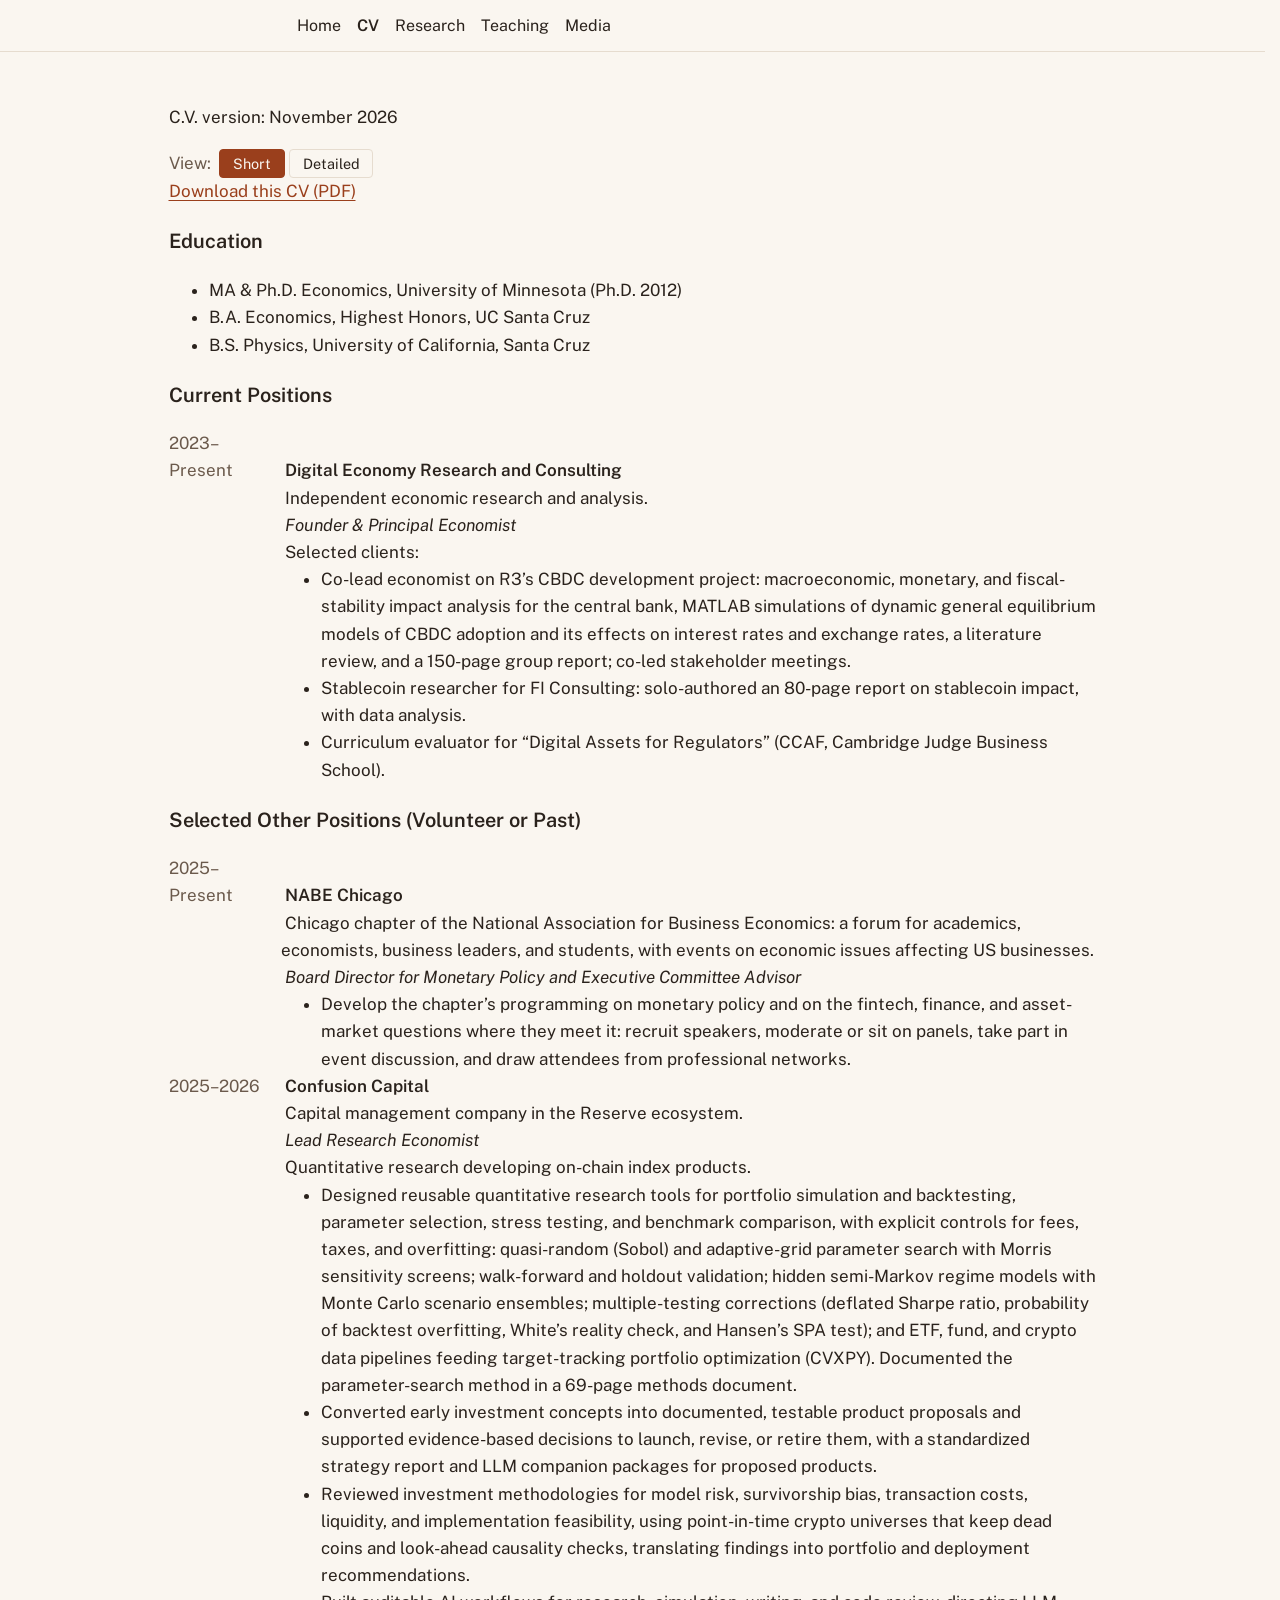
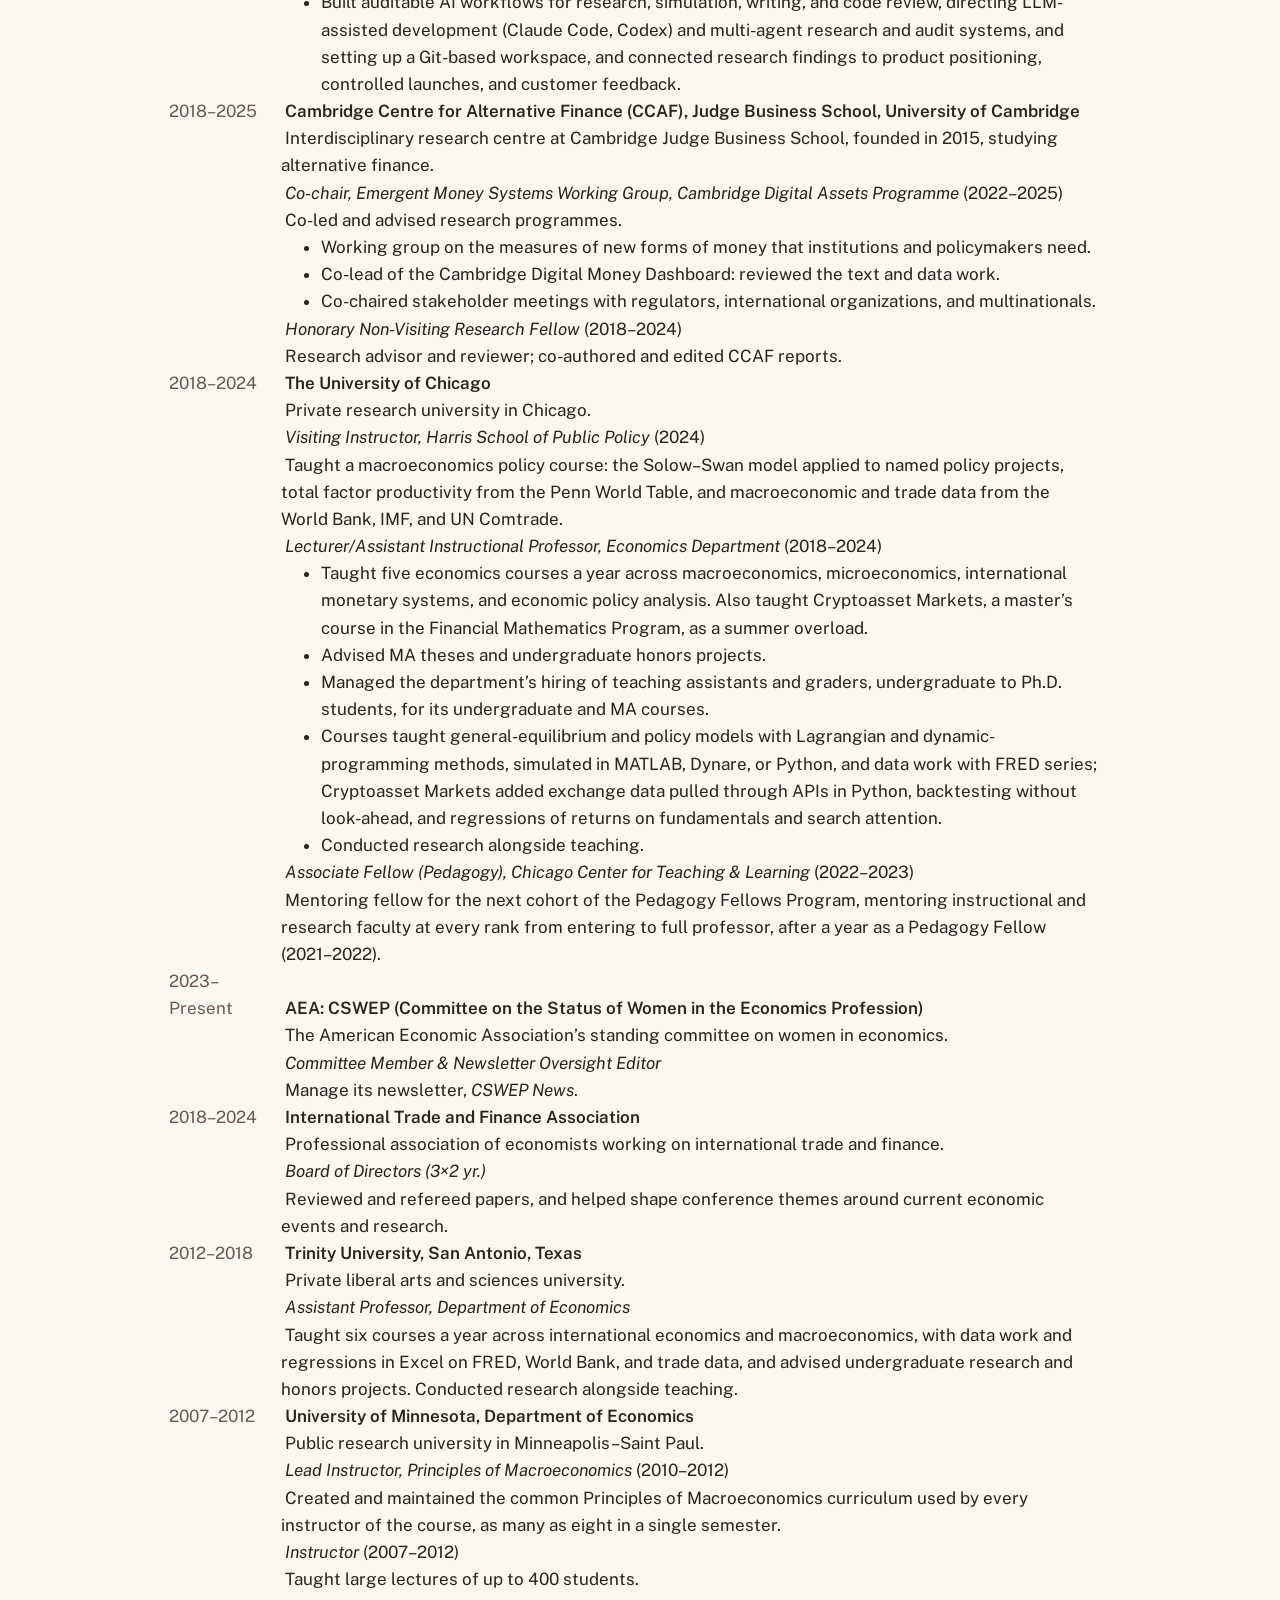
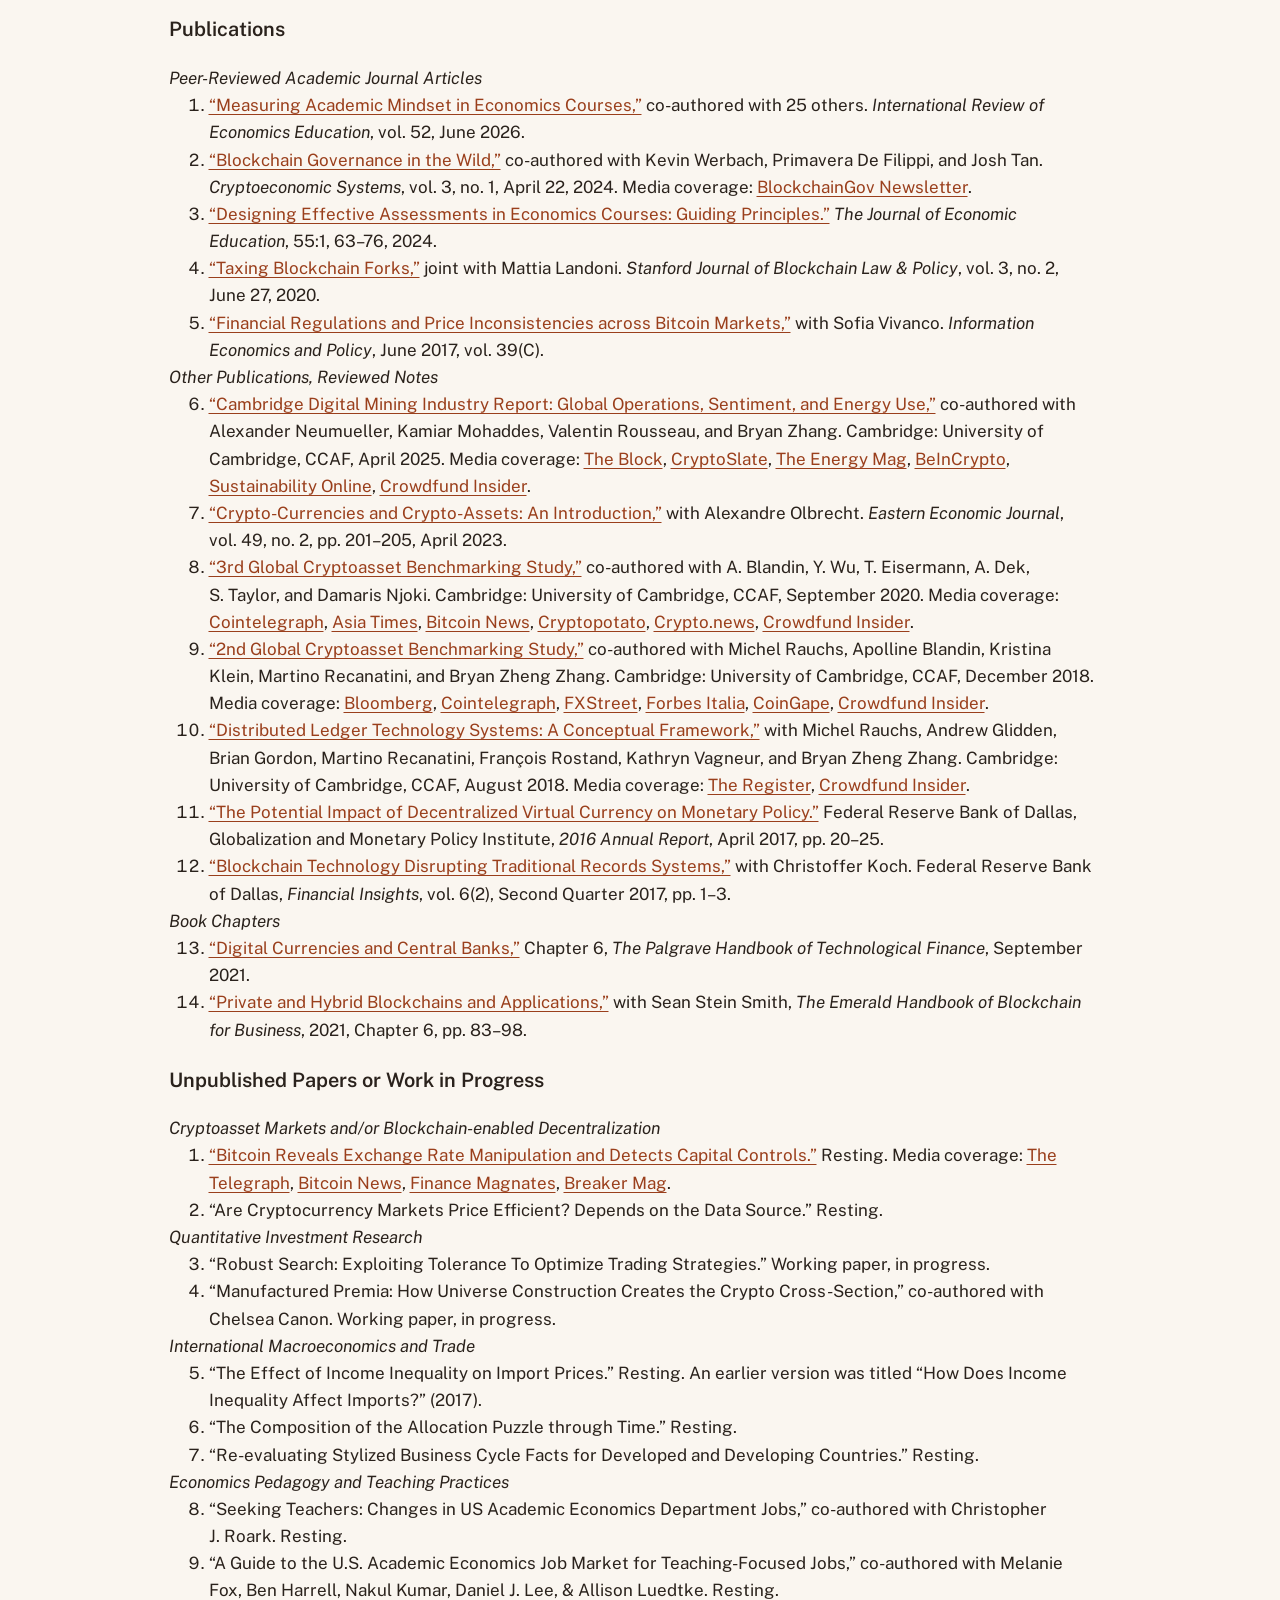
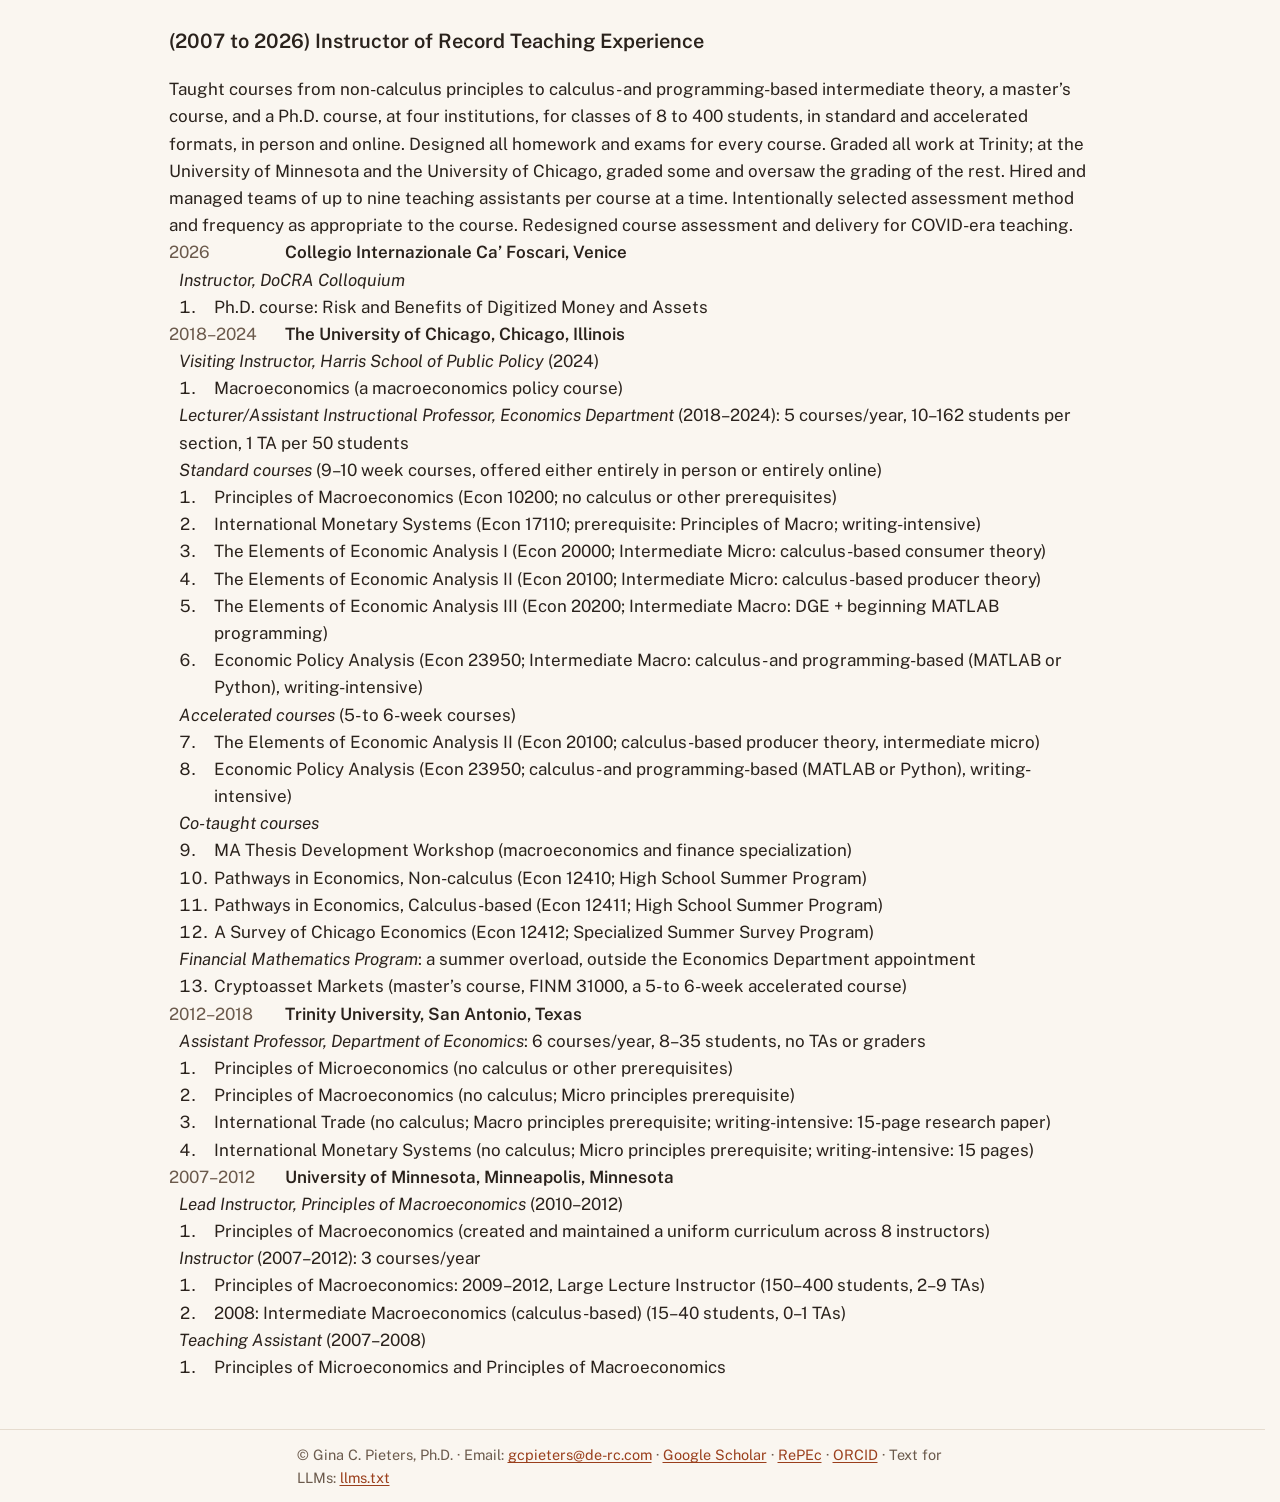
==== cv.html @ 500da510 "Personal site as built by Website_Testing deadc07 (her 'publish my ginapieters.com website on github" ====
<!doctype html>
<html lang="en">
<head>
<meta charset="utf-8">
<meta name="viewport" content="width=device-width, initial-scale=1">
<title>CV · Gina C. Pieters</title>
<meta name="description" content="The CV of Gina C. Pieters, Ph.D., economist, in a short view and a detailed view, each also as a PDF: positions, research, teaching, and service.">
<link rel="canonical" href="https://www.ginapieters.com/cv.html">
<meta property="og:title" content="CV · Gina C. Pieters">
<meta property="og:description" content="The CV of Gina C. Pieters, Ph.D., economist, in a short view and a detailed view, each also as a PDF: positions, research, teaching, and service.">
<meta property="og:url" content="https://www.ginapieters.com/cv.html">
<meta property="og:type" content="website">
<meta property="og:image" content="https://www.ginapieters.com/name-card.png?v=7145e954">
<meta name="twitter:card" content="summary_large_image">
<link rel="stylesheet" href="style.css?v=e8b0f1cc">
<link rel="icon" href="favicon.ico" sizes="any">
<link rel="apple-touch-icon" href="apple-touch-icon.png">
</head>
<body>
<a class="skip" href="#main">Skip to content</a>
<header class="top"><div class="bar">
  <nav><div class="fields"><a href="index.html">Home</a><a href="cv.html" aria-current="page">CV</a><a href="research.html">Research</a><a href="teaching.html">Teaching</a><a href="media.html">Media</a></div></nav>
</div></header>
<main id="main" class="wide">
<!-- generated by cv_to_html.py from pieters_cv_2026-10.tex at Wright 74fe462; edit the CV, not this file -->
<h1 class="vh">CV</h1>
<p>C.V. version: November 2026</p>
<div class="cvviews">
<span class="cvviews-label">View:</span>
<a href="cv.html">Short</a>
<a href="#cv-detailed">Detailed</a>
<div class="cvview-short">
<p class="cvpdf"><a href="cv-short.pdf" download aria-label="Download this CV (PDF): short view">Download this CV (PDF)</a></p>
<h2>Education</h2>
<ul class="plain"><li>MA &amp; Ph.D. Economics, University of Minnesota (Ph.D. 2012)</li><li>B.A. Economics, Highest Honors, UC Santa Cruz</li><li>B.S. Physics, University of California, Santa Cruz</li></ul>
<h2 id="sec-positions">Current Positions</h2>
<p class="entry"><span class="d">2023–Present</span> <strong>Digital Economy Research and Consulting</strong></p>
<p class="entry"><span class="d"></span> Independent economic research and analysis.</p>
<p class="entry"><span class="d"></span> <em>Founder &amp; Principal Economist</em></p>
<p class="entry"><span class="d"></span> Selected clients:</p>
<ul class="under">
<li>Co-lead economist on R3’s CBDC development project: macroeconomic, monetary, and fiscal-stability impact analysis for the central bank, MATLAB simulations of dynamic general equilibrium models of CBDC adoption and its effects on interest rates and exchange rates, a literature review, and a 150-page group report; co-led stakeholder meetings.</li>
<li>Stablecoin researcher for FI Consulting: solo-authored an 80-page report on stablecoin impact, with data analysis.</li>
<li>Curriculum evaluator for “Digital Assets for Regulators” (CCAF, Cambridge Judge Business School).</li>
</ul>
<h2>Selected Other Positions (Volunteer or Past)</h2>
<p class="entry"><span class="d">2025–Present</span> <strong>NABE Chicago</strong></p>
<p class="entry"><span class="d"></span> Chicago chapter of the National Association for Business Economics: a forum for academics, economists, business leaders, and students, with events on economic issues affecting US businesses.</p>
<p class="entry"><span class="d"></span> <em>Board Director for Monetary Policy and Executive Committee Advisor</em></p>
<ul class="under">
<li>Develop the chapter’s programming on monetary policy and on the fintech, finance, and asset-market questions where they meet it: recruit speakers, moderate or sit on panels, take part in event discussion, and draw attendees from professional networks.</li>
</ul>
<p class="entry"><span class="d">2025–2026</span> <strong>Confusion Capital</strong></p>
<p class="entry"><span class="d"></span> Capital management company in the Reserve ecosystem.</p>
<p class="entry"><span class="d"></span> <em>Lead Research Economist</em></p>
<p class="entry"><span class="d"></span> Quantitative research developing on-chain index products.</p>
<ul class="under">
<li>Designed reusable quantitative research tools for portfolio simulation and backtesting, parameter selection, stress testing, and benchmark comparison, with explicit controls for fees, taxes, and overfitting: quasi-random (Sobol) and adaptive-grid parameter search with Morris sensitivity screens; walk-forward and holdout validation; hidden semi-Markov regime models with Monte Carlo scenario ensembles; multiple-testing corrections (deflated Sharpe ratio, probability of backtest overfitting, White’s reality check, and Hansen’s SPA test); and ETF, fund, and crypto data pipelines feeding target-tracking portfolio optimization (CVXPY). Documented the parameter-search method in a 69-page methods document.</li>
<li>Converted early investment concepts into documented, testable product proposals and supported evidence-based decisions to launch, revise, or retire them, with a standardized strategy report and LLM companion packages for proposed products.</li>
<li>Reviewed investment methodologies for model risk, survivorship bias, transaction costs, liquidity, and implementation feasibility, using point-in-time crypto universes that keep dead coins and look-ahead causality checks, translating findings into portfolio and deployment recommendations.</li>
<li>Built auditable AI workflows for research, simulation, writing, and code review, directing LLM-assisted development (Claude Code, Codex) and multi-agent research and audit systems, and setting up a Git-based workspace, and connected research findings to product positioning, controlled launches, and customer feedback.</li>
</ul>
<p class="entry"><span class="d">2018–2025</span> <strong>Cambridge Centre for Alternative Finance (CCAF), Judge Business School, University of Cambridge</strong></p>
<p class="entry"><span class="d"></span> Interdisciplinary research centre at Cambridge Judge Business School, founded in 2015, studying alternative finance.</p>
<p class="entry"><span class="d"></span> <em>Co-chair, Emergent Money Systems Working Group, Cambridge Digital Assets Programme</em> (2022–2025)</p>
<p class="entry"><span class="d"></span> Co-led and advised research programmes.</p>
<ul class="under">
<li>Working group on the measures of new forms of money that institutions and policymakers need.</li>
<li>Co-lead of the Cambridge Digital Money Dashboard: reviewed the text and data work.</li>
<li>Co-chaired stakeholder meetings with regulators, international organizations, and multinationals.</li>
</ul>
<p class="entry"><span class="d"></span> <em>Honorary Non-Visiting Research Fellow</em> (2018–2024)</p>
<p class="entry"><span class="d"></span> Research advisor and reviewer; co-authored and edited CCAF reports.</p>
<p class="entry"><span class="d">2018–2024</span> <strong>The University of Chicago</strong></p>
<p class="entry"><span class="d"></span> Private research university in Chicago.</p>
<p class="entry"><span class="d"></span> <em>Visiting Instructor, Harris School of Public Policy</em> (2024)</p>
<p class="entry"><span class="d"></span> Taught a macroeconomics policy course: the Solow–Swan model applied to named policy projects, total factor productivity from the Penn World Table, and macroeconomic and trade data from the World Bank, IMF, and UN Comtrade.</p>
<p class="entry"><span class="d"></span> <em>Lecturer/Assistant Instructional Professor, Economics Department</em> (2018–2024)</p>
<ul class="under">
<li>Taught five economics courses a year across macroeconomics, microeconomics, international monetary systems, and economic policy analysis. Also taught Cryptoasset Markets, a master’s course in the Financial Mathematics Program, as a summer overload.</li>
<li>Advised MA theses and undergraduate honors projects.</li>
<li>Managed the department’s hiring of teaching assistants and graders, undergraduate to Ph.D. students, for its undergraduate and MA courses.</li>
<li>Courses taught general-equilibrium and policy models with Lagrangian and dynamic-programming methods, simulated in MATLAB, Dynare, or Python, and data work with FRED series; Cryptoasset Markets added exchange data pulled through APIs in Python, backtesting without look-ahead, and regressions of returns on fundamentals and search attention.</li>
<li>Conducted research alongside teaching.</li>
</ul>
<p class="entry"><span class="d"></span> <em>Associate Fellow (Pedagogy), Chicago Center for Teaching &amp; Learning</em> (2022–2023)</p>
<p class="entry"><span class="d"></span> Mentoring fellow for the next cohort of the Pedagogy Fellows Program, mentoring instructional and research faculty at every rank from entering to full professor, after a year as a Pedagogy Fellow (2021–2022).</p>
<p class="entry"><span class="d">2023–Present</span> <strong>AEA: CSWEP (Committee on the Status of Women in the Economics Profession)</strong></p>
<p class="entry"><span class="d"></span> The American Economic Association’s standing committee on women in economics.</p>
<p class="entry"><span class="d"></span> <em>Committee Member &amp; Newsletter Oversight Editor</em></p>
<p class="entry"><span class="d"></span> Manage its newsletter, <em>CSWEP News</em>.</p>
<p class="entry"><span class="d">2018–2024</span> <strong>International Trade and Finance Association</strong></p>
<p class="entry"><span class="d"></span> Professional association of economists working on international trade and finance.</p>
<p class="entry"><span class="d"></span> <em>Board of Directors (3×2 yr.)</em></p>
<p class="entry"><span class="d"></span> Reviewed and refereed papers, and helped shape conference themes around current economic events and research.</p>
<p class="entry"><span class="d">2012–2018</span> <strong>Trinity University, San Antonio, Texas</strong></p>
<p class="entry"><span class="d"></span> Private liberal arts and sciences university.</p>
<p class="entry"><span class="d"></span> <em>Assistant Professor, Department of Economics</em></p>
<p class="entry"><span class="d"></span> Taught six courses a year across international economics and macroeconomics, with data work and regressions in Excel on FRED, World Bank, and trade data, and advised undergraduate research and honors projects. Conducted research alongside teaching.</p>
<p class="entry"><span class="d">2007–2012</span> <strong>University of Minnesota, Department of Economics</strong></p>
<p class="entry"><span class="d"></span> Public research university in Minneapolis–Saint Paul.</p>
<p class="entry"><span class="d"></span> <em>Lead Instructor, Principles of Macroeconomics</em> (2010–2012)</p>
<p class="entry"><span class="d"></span> Created and maintained the common Principles of Macroeconomics curriculum used by every instructor of the course, as many as eight in a single semester.</p>
<p class="entry"><span class="d"></span> <em>Instructor</em> (2007–2012)</p>
<p class="entry"><span class="d"></span> Taught large lectures of up to 400 students.</p>
<h2 id="sec-writing">Publications</h2>
<p><em>Peer-Reviewed Academic Journal Articles</em></p>
<ol>
<li><a href="https://doi.org/10.1016/j.iree.2026.100349">“Measuring Academic Mindset in Economics Courses,”</a> co-authored with 25 others. <em>International Review of Economics Education</em>, vol. 52, June 2026.</li>
<li><a href="https://doi.org/10.21428/58320208.ebd76eea">“Blockchain Governance in the Wild,”</a> co-authored with Kevin Werbach, Primavera De Filippi, and Josh Tan. <em>Cryptoeconomic Systems</em>, vol. 3, no. 1, April 22, 2024. Media coverage: <a href="https://blockchaingov.substack.com/p/the-blockchaingov-newsletter-24-august" aria-label="BlockchainGov Newsletter coverage of Blockchain Governance in the Wild">BlockchainGov Newsletter</a>.</li>
<li><a href="https://doi.org/10.1080/00220485.2023.2265941">“Designing Effective Assessments in Economics Courses: Guiding Principles.”</a> <em>The Journal of Economic Education</em>, 55:1, 63–76, 2024.</li>
<li><a href="https://stanford-jawlp.pubpub.org/pub/taxing-blockchain-forks/release/1">“Taxing Blockchain Forks,”</a> joint with Mattia Landoni. <em>Stanford Journal of Blockchain Law &amp; Policy</em>, vol. 3, no. 2, June 27, 2020.</li>
<li><a href="https://doi.org/10.1016/j.infoecopol.2017.02.002">“Financial Regulations and Price Inconsistencies across Bitcoin Markets,”</a> with Sofia Vivanco. <em>Information Economics and Policy</em>, June 2017, vol. 39(C).</li>
</ol>
<p><em>Other Publications, Reviewed Notes</em></p>
<ol start="6">
<li><a href="https://doi.org/10.2139/ssrn.5236060">“Cambridge Digital Mining Industry Report: Global Operations, Sentiment, and Energy Use,”</a> co-authored with Alexander Neumueller, Kamiar Mohaddes, Valentin Rousseau, and Bryan Zhang. Cambridge: University of Cambridge, CCAF, April 2025. Media coverage: <a href="https://www.theblock.co/news/business/2025-04-29-cambridge-university-bitcoin-mining-sustainable-energy-use-elon-musk-tesla-btc-payments-352332" aria-label="The Block coverage of Cambridge Digital Mining Industry Report: Global Operations, Sentiment, and Energy Use">The Block</a>, <a href="https://cryptoslate.com/bitcoin-mining-pushes-sustainability-agenda-with-over-50-of-energy-generated-from-renewables/" aria-label="CryptoSlate coverage of Cambridge Digital Mining Industry Report: Global Operations, Sentiment, and Energy Use">CryptoSlate</a>, <a href="https://theenergymag.com/news/2025-04-29/bitcoin-sustainable-cambridge/" aria-label="The Energy Mag coverage of Cambridge Digital Mining Industry Report: Global Operations, Sentiment, and Energy Use">The Energy Mag</a>, <a href="https://beincrypto.com/us-bitcoin-mining-dominance/" aria-label="BeInCrypto coverage of Cambridge Digital Mining Industry Report: Global Operations, Sentiment, and Energy Use">BeInCrypto</a>, <a href="https://sustainabilityonline.net/news/more-than-half-the-energy-used-to-mine-bitcoin-last-year-was-sustainable/" aria-label="Sustainability Online coverage of Cambridge Digital Mining Industry Report: Global Operations, Sentiment, and Energy Use">Sustainability Online</a>, <a href="https://www.crowdfundinsider.com/2025/06/240685-ccaf-provides-insights-into-bitcoin-mining-industry-role-of-fintech-associations-and-state-of-digital-finance/" aria-label="Crowdfund Insider coverage of Cambridge Digital Mining Industry Report: Global Operations, Sentiment, and Energy Use">Crowdfund Insider</a>.</li>
<li><a href="https://doi.org/10.1057/s41302-023-00246-1">“Crypto-Currencies and Crypto-Assets: An Introduction,”</a> with Alexandre Olbrecht. <em>Eastern Economic Journal</em>, vol. 49, no. 2, pp. 201–205, April 2023.</li>
<li><a href="https://www.jbs.cam.ac.uk/faculty-research/centres/alternative-finance/publications/3rd-global-cryptoasset-benchmarking-study/">“3rd Global Cryptoasset Benchmarking Study,”</a> co-authored with A. Blandin, Y. Wu, T. Eisermann, A. Dek, S. Taylor, and Damaris Njoki. Cambridge: University of Cambridge, CCAF, September 2020. Media coverage: <a href="https://cointelegraph.com/news/100m-people-worldwide-now-use-crypto-based-assets-says-cambridge-study" aria-label="Cointelegraph coverage of 3rd Global Cryptoasset Benchmarking Study">Cointelegraph</a>, <a href="https://asiatimes.com/2020/09/100-million-people-now-use-crypto-study/" aria-label="Asia Times coverage of 3rd Global Cryptoasset Benchmarking Study">Asia Times</a>, <a href="https://news.bitcoin.com/cambridge-universitys-third-crypto-study-records-101-million-cryptocurrency-users-worldwide" aria-label="Bitcoin News coverage of 3rd Global Cryptoasset Benchmarking Study">Bitcoin News</a>, <a href="https://cryptopotato.com/adoption-101-million-users-joined-crypto-in-2020-according-to-cambridge-report/" aria-label="Cryptopotato coverage of 3rd Global Cryptoasset Benchmarking Study">Cryptopotato</a>, <a href="https://crypto.news/mass-adoption-report-101-million-crypto-markets-2020/" aria-label="Crypto.news coverage of 3rd Global Cryptoasset Benchmarking Study">Crypto.news</a>, <a href="https://www.crowdfundinsider.com/2020/09/167220-global-cryptoasset-benchmarking-study-ccaf-updates-on-digital-asset-ecosystem-during-period-of-growth/" aria-label="Crowdfund Insider coverage of 3rd Global Cryptoasset Benchmarking Study">Crowdfund Insider</a>.</li>
<li><a href="https://www.jbs.cam.ac.uk/faculty-research/centres/alternative-finance/publications/2nd-global-cryptoasset-benchmark-study/">“2nd Global Cryptoasset Benchmarking Study,”</a> co-authored with Michel Rauchs, Apolline Blandin, Kristina Klein, Martino Recanatini, and Bryan Zheng Zhang. Cambridge: University of Cambridge, CCAF, December 2018. Media coverage: <a href="https://www.bloomberg.com/news/articles/2018-12-12/ranks-of-crypto-users-swelled-in-2018-even-as-bitcoin-tumbled" aria-label="Bloomberg coverage of 2nd Global Cryptoasset Benchmarking Study">Bloomberg</a>, <a href="https://web.archive.org/web/20191209190425/https://cointelegraph.com/news/number-of-crypto-users-nearly-doubled-in-2018-study-says" aria-label="Cointelegraph coverage of 2nd Global Cryptoasset Benchmarking Study">Cointelegraph</a>, <a href="https://www.fxstreet.com/amp/cryptocurrencies/news/crypto-users-increase-two-fold-in-2018-amid-market-crash-says-cambridge-201812141339" aria-label="FXStreet coverage of 2nd Global Cryptoasset Benchmarking Study">FXStreet</a>, <a href="https://forbes.it/2018/12/18/criptovalute-global-cryptoasset-cambridge-2018/" aria-label="Forbes Italia coverage of 2nd Global Cryptoasset Benchmarking Study">Forbes Italia</a>, <a href="https://coingape.com/crypto-ecosystem-cambridge-university-report/" aria-label="CoinGape coverage of 2nd Global Cryptoasset Benchmarking Study">CoinGape</a>, <a href="https://www.crowdfundinsider.com/2018/12/142270-cambridge-centre-for-alternative-finance-publishes-definitive-global-cryptoasset-benchmarking-report/" aria-label="Crowdfund Insider coverage of 2nd Global Cryptoasset Benchmarking Study">Crowdfund Insider</a>.</li>
<li><a href="https://doi.org/10.2139/ssrn.3230013">“Distributed Ledger Technology Systems: A Conceptual Framework,”</a> with Michel Rauchs, Andrew Glidden, Brian Gordon, Martino Recanatini, François Rostand, Kathryn Vagneur, and Bryan Zheng Zhang. Cambridge: University of Cambridge, CCAF, August 2018. Media coverage: <a href="https://www.theregister.com/offbeat/2018/08/14/boffins-confusing-distributed-ledger-tech-definitions-create-unrealistic-expectations-about-what-it-can-do/1162041" aria-label="The Register coverage of Distributed Ledger Technology Systems: A Conceptual Framework">The Register</a>, <a href="https://www.crowdfundinsider.com/2018/08/137712-cambridge-centre-for-alternative-finance-publishes-document-on-distributed-ledger-technology-seeks-to-provide-common-framework-for-fast-emerging-blockchain-industry/" aria-label="Crowdfund Insider coverage of Distributed Ledger Technology Systems: A Conceptual Framework">Crowdfund Insider</a>.</li>
<li><a href="https://fedinprint.org/item/feddgm/14579">“The Potential Impact of Decentralized Virtual Currency on Monetary Policy.”</a> Federal Reserve Bank of Dallas, Globalization and Monetary Policy Institute, <em>2016 Annual Report</em>, April 2017, pp. 20–25.</li>
<li><a href="https://fraser.stlouisfed.org/title/financial-insights-6462/volume-6-issue-2-611654">“Blockchain Technology Disrupting Traditional Records Systems,”</a> with Christoffer Koch. Federal Reserve Bank of Dallas, <em>Financial Insights</em>, vol. 6(2), Second Quarter 2017, pp. 1–3.</li>
</ol>
<p><em>Book Chapters</em></p>
<ol start="13">
<li><a href="https://doi.org/10.1007/978-3-030-65117-6_6">“Digital Currencies and Central Banks,”</a> Chapter 6, <em>The Palgrave Handbook of Technological Finance</em>, September 2021.</li>
<li><a href="https://doi.org/10.1108/978-1-83982-198-120211009">“Private and Hybrid Blockchains and Applications,”</a> with Sean Stein Smith, <em>The Emerald Handbook of Blockchain for Business</em>, 2021, Chapter 6, pp. 83–98.</li>
</ol>
<h2>Unpublished Papers or Work in Progress</h2>
<p><em>Cryptoasset Markets and/or Blockchain-enabled Decentralization</em></p>
<ol>
<li><a href="https://doi.org/10.2139/ssrn.2714921">“Bitcoin Reveals Exchange Rate Manipulation and Detects Capital Controls.”</a> Resting. Media coverage: <a href="https://www.telegraph.co.uk/business/2018/03/30/governments-lose-control-exchange-rates-bitcoin-traders-evade/" aria-label="The Telegraph coverage of Bitcoin Reveals Exchange Rate Manipulation and Detects Capital Controls">The Telegraph</a>, <a href="https://news.bitcoin.com/research-bitcoin-exposes-central-banks-currency-manipulation-and-capital-controls/" aria-label="Bitcoin News coverage of Bitcoin Reveals Exchange Rate Manipulation and Detects Capital Controls">Bitcoin News</a>, <a href="https://www.financemagnates.com/cryptocurrency/news/powerful-implications-bitcoin-reveals-government-currency-controls/" aria-label="Finance Magnates coverage of Bitcoin Reveals Exchange Rate Manipulation and Detects Capital Controls">Finance Magnates</a>, <a href="http://web.archive.org/web/20190605155431/https://breakermag.com/economists-are-missing-a-trick-with-crypto/" aria-label="Breaker Mag coverage of Bitcoin Reveals Exchange Rate Manipulation and Detects Capital Controls">Breaker Mag</a>.</li>
<li>“Are Cryptocurrency Markets Price Efficient? Depends on the Data Source.” Resting.</li>
</ol>
<p><em>Quantitative Investment Research</em></p>
<ol start="3">
<li>“Robust Search: Exploiting Tolerance To Optimize Trading Strategies.” Working paper, in progress.</li>
<li>“Manufactured Premia: How Universe Construction Creates the Crypto Cross-Section,” co-authored with Chelsea Canon. Working paper, in progress.</li>
</ol>
<p><em>International Macroeconomics and Trade</em></p>
<ol start="5">
<li>“The Effect of Income Inequality on Import Prices.” Resting. An earlier version was titled “How Does Income Inequality Affect Imports?” (2017).</li>
<li>“The Composition of the Allocation Puzzle through Time.” Resting.</li>
<li>“Re-evaluating Stylized Business Cycle Facts for Developed and Developing Countries.” Resting.</li>
</ol>
<p><em>Economics Pedagogy and Teaching Practices</em></p>
<ol start="8">
<li>“Seeking Teachers: Changes in US Academic Economics Department Jobs,” co-authored with Christopher J. Roark. Resting.</li>
<li>“A Guide to the U.S. Academic Economics Job Market for Teaching-Focused Jobs,” co-authored with Melanie Fox, Ben Harrell, Nakul Kumar, Daniel J. Lee, &amp; Allison Luedtke. Resting.</li>
</ol>
<h2 id="sec-teaching">(2007 to 2026) Instructor of Record Teaching Experience</h2>
<p>Taught courses from non-calculus principles to calculus- and programming-based intermediate theory, a master’s course, and a Ph.D. course, at four institutions, for classes of 8 to 400 students, in standard and accelerated formats, in person and online. Designed all homework and exams for every course. Graded all work at Trinity; at the University of Minnesota and the University of Chicago, graded some and oversaw the grading of the rest. Hired and managed teams of up to nine teaching assistants per course at a time. Intentionally selected assessment method and frequency as appropriate to the course. Redesigned course assessment and delivery for COVID-era teaching.</p>
<p class="entry"><span class="d">2026</span> <strong>Collegio Internazionale Ca’ Foscari, Venice</strong></p>
<p class="entry pos"><span class="d"></span> <em>Instructor, DoCRA Colloquium</em></p>
<ol class="under taught" role="list" style="counter-reset: taught 0">
<li>Ph.D. course: Risk and Benefits of Digitized Money and Assets</li>
</ol>
<p class="entry"><span class="d">2018–2024</span> <strong>The University of Chicago, Chicago, Illinois</strong></p>
<p class="entry pos"><span class="d"></span> <em>Visiting Instructor, Harris School of Public Policy</em> (2024)</p>
<ol class="under taught" role="list" style="counter-reset: taught 0">
<li>Macroeconomics (a macroeconomics policy course)</li>
</ol>
<p class="entry pos"><span class="d"></span> <em>Lecturer/Assistant Instructional Professor, Economics Department</em> (2018–2024): 5 courses/year, 10–162 students per section, 1 TA per 50 students</p>
<p class="entry pos"><span class="d"></span> <em>Standard courses</em> (9–10 week courses, offered either entirely in person or entirely online)</p>
<ol class="under taught" role="list" style="counter-reset: taught 0">
<li>Principles of Macroeconomics (Econ 10200; no calculus or other prerequisites)</li>
<li>International Monetary Systems (Econ 17110; prerequisite: Principles of Macro; writing-intensive)</li>
<li>The Elements of Economic Analysis I (Econ 20000; Intermediate Micro: calculus-based consumer theory)</li>
<li>The Elements of Economic Analysis II (Econ 20100; Intermediate Micro: calculus-based producer theory)</li>
<li>The Elements of Economic Analysis III (Econ 20200; Intermediate Macro: DGE + beginning MATLAB programming)</li>
<li>Economic Policy Analysis (Econ 23950; Intermediate Macro: calculus- and programming-based (MATLAB or Python), writing-intensive)</li>
</ol>
<p class="entry pos"><span class="d"></span> <em>Accelerated courses</em> (5- to 6-week courses)</p>
<ol start="7" class="under taught" role="list" style="counter-reset: taught 6">
<li>The Elements of Economic Analysis II (Econ 20100; calculus-based producer theory, intermediate micro)</li>
<li>Economic Policy Analysis (Econ 23950; calculus- and programming-based (MATLAB or Python), writing-intensive)</li>
</ol>
<p class="entry pos"><span class="d"></span> <em>Co-taught courses</em></p>
<ol start="9" class="under taught" role="list" style="counter-reset: taught 8">
<li>MA Thesis Development Workshop (macroeconomics and finance specialization)</li>
<li>Pathways in Economics, Non-calculus (Econ 12410; High School Summer Program)</li>
<li>Pathways in Economics, Calculus-based (Econ 12411; High School Summer Program)</li>
<li>A Survey of Chicago Economics (Econ 12412; Specialized Summer Survey Program)</li>
</ol>
<p class="entry pos"><span class="d"></span> <em>Financial Mathematics Program</em>: a summer overload, outside the Economics Department appointment</p>
<ol start="13" class="under taught" role="list" style="counter-reset: taught 12">
<li>Cryptoasset Markets (master’s course, FINM 31000, a 5- to 6-week accelerated course)</li>
</ol>
<p class="entry"><span class="d">2012–2018</span> <strong>Trinity University, San Antonio, Texas</strong></p>
<p class="entry pos"><span class="d"></span> <em>Assistant Professor, Department of Economics</em>: 6 courses/year, 8–35 students, no TAs or graders</p>
<ol class="under taught" role="list" style="counter-reset: taught 0">
<li>Principles of Microeconomics (no calculus or other prerequisites)</li>
<li>Principles of Macroeconomics (no calculus; Micro principles prerequisite)</li>
<li>International Trade (no calculus; Macro principles prerequisite; writing-intensive: 15-page research paper)</li>
<li>International Monetary Systems (no calculus; Micro principles prerequisite; writing-intensive: 15 pages)</li>
</ol>
<p class="entry"><span class="d">2007–2012</span> <strong>University of Minnesota, Minneapolis, Minnesota</strong></p>
<p class="entry pos"><span class="d"></span> <em>Lead Instructor, Principles of Macroeconomics</em> (2010–2012)</p>
<ol class="under taught" role="list" style="counter-reset: taught 0">
<li>Principles of Macroeconomics (created and maintained a uniform curriculum across 8 instructors)</li>
</ol>
<p class="entry pos"><span class="d"></span> <em>Instructor</em> (2007–2012): 3 courses/year</p>
<ol class="under taught" role="list" style="counter-reset: taught 0">
<li>Principles of Macroeconomics: 2009–2012, Large Lecture Instructor (150–400 students, 2–9 TAs)</li>
<li>2008: Intermediate Macroeconomics (calculus-based) (15–40 students, 0–1 TAs)</li>
</ol>
<p class="entry pos"><span class="d"></span> <em>Teaching Assistant</em> (2007–2008)</p>
<ol class="under taught" role="list" style="counter-reset: taught 0">
<li>Principles of Microeconomics and Principles of Macroeconomics</li>
</ol>
</div>
<div class="cvview-detailed" id="cv-detailed">
<p class="cvpdf"><a href="cv-detailed.pdf" download aria-label="Download this CV (PDF): detailed view">Download this CV (PDF)</a></p>
<h3>Education</h3>
<ul class="plain"><li>MA &amp; Ph.D. Economics, University of Minnesota (Ph.D. 2012)</li><li>B.A. Economics, Highest Honors, UC Santa Cruz</li><li>B.S. Physics, University of California, Santa Cruz</li></ul>
<h3 id="d-sec-cvsections">CV Sections</h3>
<p><a href="#d-sec-positions">Positions</a> • <a href="#d-sec-writing">Research and Publications</a> • <a href="#d-sec-teaching">Teaching and Advising</a> • <a href="#d-sec-academic">Academic Conference or Research Seminar Presentations</a> • <a href="#d-sec-public">Public Service: Class Guest Speaker, Presentations, Panels</a> • <a href="#d-sec-media">Public Service: Media</a> • <a href="#d-sec-discipline">Service to the Discipline</a> • <a href="#d-sec-university">Service to the University</a></p>
<p>Summary Sections: <a href="#d-sec-areas">Areas of Work</a> • <a href="#d-sec-methods">Methods and Skills</a></p>
<details class="cvsec"><summary><h2>Positions</h2></summary><span class="cvtarget" id="d-sec-positions"></span>
<p><a href="#d-sec-cvsections">Back to CV sections</a></p>
<h3>Current Positions</h3>
<p class="entry"><span class="d">2023–Present</span> <strong>Digital Economy Research and Consulting</strong></p>
<p class="entry"><span class="d"></span> Independent economic research and analysis.</p>
<p class="entry"><span class="d"></span> <em>Founder &amp; Principal Economist</em></p>
<p class="entry"><span class="d"></span> Selected clients:</p>
<ul class="under">
<li>Co-lead economist on R3’s CBDC development project: macroeconomic, monetary, and fiscal-stability impact analysis for the central bank, MATLAB simulations of dynamic general equilibrium models of CBDC adoption and its effects on interest rates and exchange rates, a literature review, and a 150-page group report; co-led stakeholder meetings.</li>
<li>Stablecoin researcher for FI Consulting: solo-authored an 80-page report on stablecoin impact, with data analysis.</li>
<li>Curriculum evaluator for “Digital Assets for Regulators” (CCAF, Cambridge Judge Business School).</li>
</ul>
<h3>Selected Other Positions (Volunteer or Past)</h3>
<p class="entry"><span class="d">2025–Present</span> <strong>NABE Chicago</strong></p>
<p class="entry"><span class="d"></span> Chicago chapter of the National Association for Business Economics: a forum for academics, economists, business leaders, and students, with events on economic issues affecting US businesses.</p>
<p class="entry"><span class="d"></span> <em>Board Director for Monetary Policy and Executive Committee Advisor</em></p>
<ul class="under">
<li>Develop the chapter’s programming on monetary policy and on the fintech, finance, and asset-market questions where they meet it: recruit speakers, moderate or sit on panels, take part in event discussion, and draw attendees from professional networks.</li>
</ul>
<p class="entry"><span class="d">2025–2026</span> <strong>Confusion Capital</strong></p>
<p class="entry"><span class="d"></span> Capital management company in the Reserve ecosystem.</p>
<p class="entry"><span class="d"></span> <em>Lead Research Economist</em></p>
<p class="entry"><span class="d"></span> Quantitative research developing on-chain index products.</p>
<ul class="under">
<li>Designed reusable quantitative research tools for portfolio simulation and backtesting, parameter selection, stress testing, and benchmark comparison, with explicit controls for fees, taxes, and overfitting: quasi-random (Sobol) and adaptive-grid parameter search with Morris sensitivity screens; walk-forward and holdout validation; hidden semi-Markov regime models with Monte Carlo scenario ensembles; multiple-testing corrections (deflated Sharpe ratio, probability of backtest overfitting, White’s reality check, and Hansen’s SPA test); and ETF, fund, and crypto data pipelines feeding target-tracking portfolio optimization (CVXPY). Documented the parameter-search method in a 69-page methods document.</li>
<li>Converted early investment concepts into documented, testable product proposals and supported evidence-based decisions to launch, revise, or retire them, with a standardized strategy report and LLM companion packages for proposed products.</li>
<li>Reviewed investment methodologies for model risk, survivorship bias, transaction costs, liquidity, and implementation feasibility, using point-in-time crypto universes that keep dead coins and look-ahead causality checks, translating findings into portfolio and deployment recommendations.</li>
<li>Built auditable AI workflows for research, simulation, writing, and code review, directing LLM-assisted development (Claude Code, Codex) and multi-agent research and audit systems, and setting up a Git-based workspace, and connected research findings to product positioning, controlled launches, and customer feedback.</li>
</ul>
<p class="entry"><span class="d">2018–2025</span> <strong>Cambridge Centre for Alternative Finance (CCAF), Judge Business School, University of Cambridge</strong></p>
<p class="entry"><span class="d"></span> Interdisciplinary research centre at Cambridge Judge Business School, founded in 2015, studying alternative finance.</p>
<p class="entry"><span class="d"></span> <em>Co-chair, Emergent Money Systems Working Group, Cambridge Digital Assets Programme</em> (2022–2025)</p>
<p class="entry"><span class="d"></span> Co-led and advised research programmes.</p>
<ul class="under">
<li>Working group on the measures of new forms of money that institutions and policymakers need.</li>
<li>Co-lead of the Cambridge Digital Money Dashboard: reviewed the text and data work.</li>
<li>Co-chaired stakeholder meetings with regulators, international organizations, and multinationals.</li>
</ul>
<p class="entry"><span class="d"></span> <em>Honorary Non-Visiting Research Fellow</em> (2018–2024)</p>
<p class="entry"><span class="d"></span> Research advisor and reviewer; co-authored and edited CCAF reports.</p>
<p class="entry"><span class="d">2018–2024</span> <strong>The University of Chicago</strong></p>
<p class="entry"><span class="d"></span> Private research university in Chicago.</p>
<p class="entry"><span class="d"></span> <em>Visiting Instructor, Harris School of Public Policy</em> (2024)</p>
<p class="entry"><span class="d"></span> Taught a macroeconomics policy course: the Solow–Swan model applied to named policy projects, total factor productivity from the Penn World Table, and macroeconomic and trade data from the World Bank, IMF, and UN Comtrade.</p>
<p class="entry"><span class="d"></span> <em>Lecturer/Assistant Instructional Professor, Economics Department</em> (2018–2024)</p>
<ul class="under">
<li>Taught five economics courses a year across macroeconomics, microeconomics, international monetary systems, and economic policy analysis. Also taught Cryptoasset Markets, a master’s course in the Financial Mathematics Program, as a summer overload.</li>
<li>Advised MA theses and undergraduate honors projects.</li>
<li>Managed the department’s hiring of teaching assistants and graders, undergraduate to Ph.D. students, for its undergraduate and MA courses.</li>
<li>Courses taught general-equilibrium and policy models with Lagrangian and dynamic-programming methods, simulated in MATLAB, Dynare, or Python, and data work with FRED series; Cryptoasset Markets added exchange data pulled through APIs in Python, backtesting without look-ahead, and regressions of returns on fundamentals and search attention.</li>
<li>Conducted research alongside teaching.</li>
</ul>
<p class="entry"><span class="d"></span> <em>Associate Fellow (Pedagogy), Chicago Center for Teaching &amp; Learning</em> (2022–2023)</p>
<p class="entry"><span class="d"></span> Mentoring fellow for the next cohort of the Pedagogy Fellows Program, mentoring instructional and research faculty at every rank from entering to full professor, after a year as a Pedagogy Fellow (2021–2022).</p>
<p class="entry"><span class="d">2023–Present</span> <strong>AEA: CSWEP (Committee on the Status of Women in the Economics Profession)</strong></p>
<p class="entry"><span class="d"></span> The American Economic Association’s standing committee on women in economics.</p>
<p class="entry"><span class="d"></span> <em>Committee Member &amp; Newsletter Oversight Editor</em></p>
<p class="entry"><span class="d"></span> Manage its newsletter, <em>CSWEP News</em>.</p>
<p class="entry"><span class="d">2018–2024</span> <strong>International Trade and Finance Association</strong></p>
<p class="entry"><span class="d"></span> Professional association of economists working on international trade and finance.</p>
<p class="entry"><span class="d"></span> <em>Board of Directors (3×2 yr.)</em></p>
<p class="entry"><span class="d"></span> Reviewed and refereed papers, and helped shape conference themes around current economic events and research.</p>
<p class="entry"><span class="d">2012–2018</span> <strong>Trinity University, San Antonio, Texas</strong></p>
<p class="entry"><span class="d"></span> Private liberal arts and sciences university.</p>
<p class="entry"><span class="d"></span> <em>Assistant Professor, Department of Economics</em></p>
<p class="entry"><span class="d"></span> Taught six courses a year across international economics and macroeconomics, with data work and regressions in Excel on FRED, World Bank, and trade data, and advised undergraduate research and honors projects. Conducted research alongside teaching.</p>
<p class="entry"><span class="d">2007–2012</span> <strong>University of Minnesota, Department of Economics</strong></p>
<p class="entry"><span class="d"></span> Public research university in Minneapolis–Saint Paul.</p>
<p class="entry"><span class="d"></span> <em>Lead Instructor, Principles of Macroeconomics</em> (2010–2012)</p>
<p class="entry"><span class="d"></span> Created and maintained the common Principles of Macroeconomics curriculum used by every instructor of the course, as many as eight in a single semester.</p>
<p class="entry"><span class="d"></span> <em>Instructor</em> (2007–2012)</p>
<p class="entry"><span class="d"></span> Taught large lectures of up to 400 students.</p>
</details>
<details class="cvsec"><summary><h2>Research and Publications</h2></summary><span class="cvtarget" id="d-sec-writing"></span>
<p><a href="#d-sec-cvsections">Back to CV sections</a></p>
<p>Google Scholar (November 5, 2026): 1,323 citations; 19 documents; h-index 10; i10-index 12.<br> Scopus (November 5, 2026): 164 citations; 6 documents; h-index 3.<br> Recognized correctly from memory, without web search, by 6 of 17 AI models: 4 of 5 frontier models (GPT-5.5, GPT-5.6 Sol, Claude Opus 4.8, and Google Gemini 3.1 Flash Lite), plus DeepSeek V4 Flash and Kimi K2 (intheweights.com, October 9, 2026).</p>
<h3>Publications</h3>
<p><em>Peer-Reviewed Academic Journal Articles</em></p>
<ol>
<li><a href="https://doi.org/10.1016/j.iree.2026.100349">“Measuring Academic Mindset in Economics Courses,”</a> co-authored with 25 others. <em>International Review of Economics Education</em>, vol. 52, June 2026.<br> <strong>Summary:</strong> Builds an aggregate measure of academic mindset, covering relevance, belonging, and growth, from a survey of 3,212 students in 45 economics courses at 24 U.S. institutions. Students who are first-generation college students, or who do not identify as male, enter with a lower mindset, most of all in introductory courses.<br> <strong>Skills:</strong> <em>Econometric:</em> estimating OLS and logit regressions with marginal effects, standard errors clustered by course, and instructor fixed effects.</li>
<li><a href="https://doi.org/10.21428/58320208.ebd76eea">“Blockchain Governance in the Wild,”</a> co-authored with Kevin Werbach, Primavera De Filippi, and Josh Tan. <em>Cryptoeconomic Systems</em>, vol. 3, no. 1, April 22, 2024. Media coverage: <a href="https://blockchaingov.substack.com/p/the-blockchaingov-newsletter-24-august" aria-label="BlockchainGov Newsletter coverage of Blockchain Governance in the Wild">BlockchainGov Newsletter</a>.<br> <strong>Summary:</strong> Surveys the history of blockchain governance, then uses a common questionnaire to compare how blockchain communities govern themselves, with each other and with non-blockchain organizations such as Wikipedia.<br> <strong>Skills:</strong> <em>Data:</em> interpreting non-numeric data.</li>
<li><a href="https://doi.org/10.1080/00220485.2023.2265941">“Designing Effective Assessments in Economics Courses: Guiding Principles.”</a> <em>The Journal of Economic Education</em>, 55:1, 63–76, 2024.<br> <strong>Summary:</strong> A guide for new instructors: it summarizes the pedagogical theory of sound assessment design, applies it to economics courses, and collects examples of assessments from the economics literature.<br> <strong>Skills:</strong> <em>Conceptual:</em> applying the revised Bloom taxonomy and the Women’s Ways of Knowing augmented Perry model.</li>
<li><a href="https://stanford-jawlp.pubpub.org/pub/taxing-blockchain-forks/release/1">“Taxing Blockchain Forks,”</a> joint with Mattia Landoni. <em>Stanford Journal of Blockchain Law &amp; Policy</em>, vol. 3, no. 2, June 27, 2020.<br> <strong>Summary:</strong> Identifies four tax problems that blockchain forks create and compares three approaches to taxing assets acquired without a purchase. Japan’s zero-basis approach is the least problematic; the US treatment of new coins as realized income is the most.<br> <strong>Skills:</strong> <em>Data:</em> compiling Bitcoin forks from two public lists; assembling price and trade data for 17 chain splits, through July 31, 2019; ranking daily returns.</li>
<li><a href="https://doi.org/10.1016/j.infoecopol.2017.02.002">“Financial Regulations and Price Inconsistencies across Bitcoin Markets,”</a> with Sofia Vivanco. <em>Information Economics and Policy</em>, June 2017, vol. 39(C).<br> <strong>Summary:</strong> Documents systematic bitcoin price differences across 11 exchanges and finds that exchanges without know-your-customer requirements are more likely to deviate from representative prices, so standard financial regulation can matter for the bitcoin market.<br> <strong>Skills:</strong> <em>Research computing:</em> Stata. <em>Data:</em> assembling bitcoin exchange prices and a bitcoin price index, interpolating missing prices, with FRED controls. <em>Econometric:</em> testing for unit roots (DF-GLS, KPSS) and cointegration (Johansen trace, Pesaran–Shin–Smith bounds); estimating a vector error correction model with SBIC lag selection and an LM autocorrelation test; testing Granger causality in a VAR; estimating OLS with robust standard errors and date fixed effects.</li>
</ol>
<p><em>Other Publications, Reviewed Notes</em></p>
<ol start="6">
<li><a href="https://doi.org/10.2139/ssrn.5236060">“Cambridge Digital Mining Industry Report: Global Operations, Sentiment, and Energy Use,”</a> co-authored with Alexander Neumueller, Kamiar Mohaddes, Valentin Rousseau, and Bryan Zhang. Cambridge: University of Cambridge, CCAF, April 2025. Media coverage: <a href="https://www.theblock.co/news/business/2025-04-29-cambridge-university-bitcoin-mining-sustainable-energy-use-elon-musk-tesla-btc-payments-352332" aria-label="The Block coverage of Cambridge Digital Mining Industry Report: Global Operations, Sentiment, and Energy Use">The Block</a>, <a href="https://cryptoslate.com/bitcoin-mining-pushes-sustainability-agenda-with-over-50-of-energy-generated-from-renewables/" aria-label="CryptoSlate coverage of Cambridge Digital Mining Industry Report: Global Operations, Sentiment, and Energy Use">CryptoSlate</a>, <a href="https://theenergymag.com/news/2025-04-29/bitcoin-sustainable-cambridge/" aria-label="The Energy Mag coverage of Cambridge Digital Mining Industry Report: Global Operations, Sentiment, and Energy Use">The Energy Mag</a>, <a href="https://beincrypto.com/us-bitcoin-mining-dominance/" aria-label="BeInCrypto coverage of Cambridge Digital Mining Industry Report: Global Operations, Sentiment, and Energy Use">BeInCrypto</a>, <a href="https://sustainabilityonline.net/news/more-than-half-the-energy-used-to-mine-bitcoin-last-year-was-sustainable/" aria-label="Sustainability Online coverage of Cambridge Digital Mining Industry Report: Global Operations, Sentiment, and Energy Use">Sustainability Online</a>, <a href="https://www.crowdfundinsider.com/2025/06/240685-ccaf-provides-insights-into-bitcoin-mining-industry-role-of-fintech-associations-and-state-of-digital-finance/" aria-label="Crowdfund Insider coverage of Cambridge Digital Mining Industry Report: Global Operations, Sentiment, and Energy Use">Crowdfund Insider</a>.<br> <strong>Summary:</strong> Surveys digital mining firms that together supplied nearly half of the Bitcoin network’s computing power and estimates Bitcoin mining’s annual electricity use at about 138 TWh, with about 39.8 MtCO2e of greenhouse-gas emissions. The United States is the largest mining hub, and sustainable sources supply most of the electricity, with natural gas the largest single source.</li>
<li><a href="https://doi.org/10.1057/s41302-023-00246-1">“Crypto-Currencies and Crypto-Assets: An Introduction,”</a> with Alexandre Olbrecht. <em>Eastern Economic Journal</em>, vol. 49, no. 2, pp. 201–205, April 2023.<br> <strong>Summary:</strong> The guest editors’ introduction to a special issue on the economics of crypto-currencies and crypto-assets: a guide to the field and to how the issue’s four papers contribute to it.</li>
<li><a href="https://www.jbs.cam.ac.uk/faculty-research/centres/alternative-finance/publications/3rd-global-cryptoasset-benchmarking-study/">“3rd Global Cryptoasset Benchmarking Study,”</a> co-authored with A. Blandin, Y. Wu, T. Eisermann, A. Dek, S. Taylor, and Damaris Njoki. Cambridge: University of Cambridge, CCAF, September 2020. Media coverage: <a href="https://cointelegraph.com/news/100m-people-worldwide-now-use-crypto-based-assets-says-cambridge-study" aria-label="Cointelegraph coverage of 3rd Global Cryptoasset Benchmarking Study">Cointelegraph</a>, <a href="https://asiatimes.com/2020/09/100-million-people-now-use-crypto-study/" aria-label="Asia Times coverage of 3rd Global Cryptoasset Benchmarking Study">Asia Times</a>, <a href="https://news.bitcoin.com/cambridge-universitys-third-crypto-study-records-101-million-cryptocurrency-users-worldwide" aria-label="Bitcoin News coverage of 3rd Global Cryptoasset Benchmarking Study">Bitcoin News</a>, <a href="https://cryptopotato.com/adoption-101-million-users-joined-crypto-in-2020-according-to-cambridge-report/" aria-label="Cryptopotato coverage of 3rd Global Cryptoasset Benchmarking Study">Cryptopotato</a>, <a href="https://crypto.news/mass-adoption-report-101-million-crypto-markets-2020/" aria-label="Crypto.news coverage of 3rd Global Cryptoasset Benchmarking Study">Crypto.news</a>, <a href="https://www.crowdfundinsider.com/2020/09/167220-global-cryptoasset-benchmarking-study-ccaf-updates-on-digital-asset-ecosystem-during-period-of-growth/" aria-label="Crowdfund Insider coverage of 3rd Global Cryptoasset Benchmarking Study">Crowdfund Insider</a>.<br> <strong>Summary:</strong> Tracks the global cryptoasset industry since the 2nd study of December 2018, from surveys of 280 entities in 59 countries: closer regulatory scrutiny after the initial coin offering bubble, new infrastructure for institutional investors, and financial engineering in mining.</li>
<li><a href="https://www.jbs.cam.ac.uk/faculty-research/centres/alternative-finance/publications/2nd-global-cryptoasset-benchmark-study/">“2nd Global Cryptoasset Benchmarking Study,”</a> co-authored with Michel Rauchs, Apolline Blandin, Kristina Klein, Martino Recanatini, and Bryan Zheng Zhang. Cambridge: University of Cambridge, CCAF, December 2018. Media coverage: <a href="https://www.bloomberg.com/news/articles/2018-12-12/ranks-of-crypto-users-swelled-in-2018-even-as-bitcoin-tumbled" aria-label="Bloomberg coverage of 2nd Global Cryptoasset Benchmarking Study">Bloomberg</a>, <a href="https://web.archive.org/web/20191209190425/https://cointelegraph.com/news/number-of-crypto-users-nearly-doubled-in-2018-study-says" aria-label="Cointelegraph coverage of 2nd Global Cryptoasset Benchmarking Study">Cointelegraph</a>, <a href="https://www.fxstreet.com/amp/cryptocurrencies/news/crypto-users-increase-two-fold-in-2018-amid-market-crash-says-cambridge-201812141339" aria-label="FXStreet coverage of 2nd Global Cryptoasset Benchmarking Study">FXStreet</a>, <a href="https://forbes.it/2018/12/18/criptovalute-global-cryptoasset-cambridge-2018/" aria-label="Forbes Italia coverage of 2nd Global Cryptoasset Benchmarking Study">Forbes Italia</a>, <a href="https://coingape.com/crypto-ecosystem-cambridge-university-report/" aria-label="CoinGape coverage of 2nd Global Cryptoasset Benchmarking Study">CoinGape</a>, <a href="https://www.crowdfundinsider.com/2018/12/142270-cambridge-centre-for-alternative-finance-publishes-definitive-global-cryptoasset-benchmarking-report/" aria-label="Crowdfund Insider coverage of 2nd Global Cryptoasset Benchmarking Study">Crowdfund Insider</a>.<br> <strong>Summary:</strong> Benchmarks the cryptoasset industry after aggregate market capitalization rose from $30 billion to over $800 billion and fell back to about $200 billion, from surveys of 127 service providers and 57 mining entities.</li>
<li><a href="https://doi.org/10.2139/ssrn.3230013">“Distributed Ledger Technology Systems: A Conceptual Framework,”</a> with Michel Rauchs, Andrew Glidden, Brian Gordon, Martino Recanatini, François Rostand, Kathryn Vagneur, and Bryan Zheng Zhang. Cambridge: University of Cambridge, CCAF, August 2018. Media coverage: <a href="https://www.theregister.com/offbeat/2018/08/14/boffins-confusing-distributed-ledger-tech-definitions-create-unrealistic-expectations-about-what-it-can-do/1162041" aria-label="The Register coverage of Distributed Ledger Technology Systems: A Conceptual Framework">The Register</a>, <a href="https://www.crowdfundinsider.com/2018/08/137712-cambridge-centre-for-alternative-finance-publishes-document-on-distributed-ledger-technology-seeks-to-provide-common-framework-for-fast-emerging-blockchain-industry/" aria-label="Crowdfund Insider coverage of Distributed Ledger Technology Systems: A Conceptual Framework">Crowdfund Insider</a>.<br> <strong>Summary:</strong> Proposes a formal definition of distributed ledger technology systems and the key characteristics that distinguish them from other systems, to give policymakers and developers a shared vocabulary.<br> <strong>Skills:</strong> <em>Conceptual:</em> applying a systems perspective from general systems theory to six case studies.</li>
<li><a href="https://fedinprint.org/item/feddgm/14579">“The Potential Impact of Decentralized Virtual Currency on Monetary Policy.”</a> Federal Reserve Bank of Dallas, Globalization and Monetary Policy Institute, <em>2016 Annual Report</em>, April 2017, pp. 20–25.<br> <strong>Summary:</strong> Explains why decentralized virtual currencies such as bitcoin interest central bankers: they could change how monetary policy is administered worldwide by letting users circumvent capital controls and managed exchange rates.<br> <strong>Skills:</strong> <em>Conceptual:</em> charting how the virtual-currency terms relate. <em>Data:</em> building bitcoin-implied exchange rates (Pieters 2016) from bitcoin prices and official rates; using market capitalizations.</li>
<li><a href="https://fraser.stlouisfed.org/title/financial-insights-6462/volume-6-issue-2-611654">“Blockchain Technology Disrupting Traditional Records Systems,”</a> with Christoffer Koch. Federal Reserve Bank of Dallas, <em>Financial Insights</em>, vol. 6(2), Second Quarter 2017, pp. 1–3.<br> <strong>Summary:</strong> Explains how a blockchain works as a distributed register of all transactions that bypasses centralized channels such as banks, and why it has become a disruptive force in finance and elsewhere.<br> <strong>Skills:</strong> <em>Conceptual:</em> explaining digital signatures, block creation by solving a cryptographic puzzle, the 51% attack by a cartel of dishonest nodes, and commercial ledgers such as R3’s Corda and Ripple’s interledger protocol.</li>
</ol>
<p><em>Book Chapters</em></p>
<ol start="13">
<li><a href="https://doi.org/10.1007/978-3-030-65117-6_6">“Digital Currencies and Central Banks,”</a> Chapter 6, <em>The Palgrave Handbook of Technological Finance</em>, September 2021.<br> <strong>Summary:</strong> Distinguishes digitized currency, digital currency, and distributed ledger technology, sets out a taxonomy of six digital-currency types, and examines the opportunities and challenges they pose for central banks, from privacy to competition between monies and monetary policy.<br> <strong>Skills:</strong> <em>Conceptual:</em> building a taxonomy of six digital-currency types; writing case studies of Sweden’s move toward cashless payment and Kenya’s M-Pesa. <em>Data:</em> using Riksbank statistics and payment surveys, Central Bank of Kenya data, and bitcoin prices.</li>
<li><a href="https://doi.org/10.1108/978-1-83982-198-120211009">“Private and Hybrid Blockchains and Applications,”</a> with Sean Stein Smith, <em>The Emerald Handbook of Blockchain for Business</em>, 2021, Chapter 6, pp. 83–98.<br> <strong>Summary:</strong> Defines private and hybrid blockchains against public ones with a general framework and illustrates the differences through several applications.<br> <strong>Skills:</strong> <em>Conceptual:</em> adapting the layer, component, and process framework for distributed ledgers from Rauchs et al. (2018); comparing applications: stablecoins against CBDCs, payment-system projects by monetary authorities, and transportation tracking.</li>
</ol>
<h3>Unpublished Papers or Work in Progress</h3>
<p><em>Cryptoasset Markets and/or Blockchain-enabled Decentralization</em></p>
<ol>
<li><a href="https://doi.org/10.2139/ssrn.2714921">“Bitcoin Reveals Exchange Rate Manipulation and Detects Capital Controls.”</a> Resting. Media coverage: <a href="https://www.telegraph.co.uk/business/2018/03/30/governments-lose-control-exchange-rates-bitcoin-traders-evade/" aria-label="The Telegraph coverage of Bitcoin Reveals Exchange Rate Manipulation and Detects Capital Controls">The Telegraph</a>, <a href="https://news.bitcoin.com/research-bitcoin-exposes-central-banks-currency-manipulation-and-capital-controls/" aria-label="Bitcoin News coverage of Bitcoin Reveals Exchange Rate Manipulation and Detects Capital Controls">Bitcoin News</a>, <a href="https://www.financemagnates.com/cryptocurrency/news/powerful-implications-bitcoin-reveals-government-currency-controls/" aria-label="Finance Magnates coverage of Bitcoin Reveals Exchange Rate Manipulation and Detects Capital Controls">Finance Magnates</a>, <a href="http://web.archive.org/web/20190605155431/https://breakermag.com/economists-are-missing-a-trick-with-crypto/" aria-label="Breaker Mag coverage of Bitcoin Reveals Exchange Rate Manipulation and Detects Capital Controls">Breaker Mag</a>.<br> <strong>Summary:</strong> Shows that bitcoin prices can approximate unofficial exchange rates and, once adjusted for bitcoin-market-specific elements, detect both the existence and the size of capital controls and exchange-rate manipulation, including transitory interventions that low-frequency data miss.<br> <strong>Skills:</strong> <em>Research computing:</em> Stata. <em>Data:</em> constructing bitcoin exchange rates from daily transaction-weighted prices and official rates, for 17 currencies on four exchanges; benchmarking against KAOPEN capital controls and IMF regime classifications. <em>Econometric:</em> removing trends with a Lowess smoother; testing for unit roots (ADF, KPSS) with SBIC lag selection and LM autocorrelation tests; testing cointegration (Johansen trace, Pesaran–Shin–Smith bounds) on vector and conditional error-correction models; testing Toda–Yamamoto Granger causality in a VAR.</li>
<li>“Are Cryptocurrency Markets Price Efficient? Depends on the Data Source.” Resting.<br> <strong>Summary:</strong> Tests bitcoin price efficiency on the five largest exchanges and three price-aggregation sites and finds that the answer depends on the source: some series reject efficiency and others do not, and the disagreement persists as liquidity improves, which limits how far any empirical result generalizes.<br> <strong>Skills:</strong> <em>Theoretical economics:</em> applying Fama’s (1970) definition of an efficient market. <em>Mathematical:</em> decomposing an aggregated price in fragmented markets. <em>Research computing:</em> Stata. <em>Data:</em> comparing price indexes with prices from the largest exchanges; selecting exchanges by trade volumes; computing log returns. <em>Econometric:</em> testing efficiency with Jarque–Bera, Box–Pierce Q, runs, and variance-ratio tests.</li>
</ol>
<p><em>Quantitative Investment Research</em></p>
<ol start="3">
<li>“Robust Search: Exploiting Tolerance To Optimize Trading Strategies.” Working paper, in progress.<br> <strong>Summary:</strong> Presents a parameter sweep for trading strategies that searches only among robust settings: settings that keep passing when every parameter moves at once within a declared tolerance. On a synthetic surface with two robust regions, its first two phases certify both in every run; at six parameters, none of twelve alternatives given the same budget does so in any run.<br> <strong>Skills:</strong> <em>Computational:</em> designing a lattice spaced by the tolerance, a local search that certifies points, and a capped search cascade; building a synthetic test surface with two robust regions, a decoy, and a spike; benchmarking against twelve alternatives, including a scrambled Sobol scatter and four global optimizers, at an equal evaluation budget.</li>
<li>“Manufactured Premia: How Universe Construction Creates the Crypto Cross-Section,” co-authored with Chelsea Canon. Working paper, in progress.<br> <strong>Summary:</strong> Rebuilds four published crypto factor families on a point-in-time universe of the 100 largest tokens each month, booking a 100% loss when a token dies, and on a twin built the published way from end-of-sample survivors. The size and volatility premia on the twin vanish on the point-in-time universe; momentum survives, but not a 50-basis-point trading cost.</li>
</ol>
<p><em>International Macroeconomics and Trade</em></p>
<ol start="5">
<li>“The Effect of Income Inequality on Import Prices.” Resting. An earlier version was titled “How Does Income Inequality Affect Imports?” (2017).<br> <strong>Summary:</strong> Proposes a monopolistic-competition trade model with income-based price discrimination and pricing to market that replicates three documented effects of a destination’s income inequality on its imports: on unit values, on trade value, and on mark-ups. Simulated, it captures half the observed elasticity of trade value to inequality and overstates the unit-value response.<br> <strong>Skills:</strong> <em>Theoretical economics:</em> building a Melitz (2003) heterogeneous-firm model of trade. <em>Mathematical:</em> modeling Pareto productivity draws. <em>Computational:</em> simulating over a grid of resale constraints; solving the model by nonlinear least squares. <em>Research computing:</em> MATLAB. <em>Data:</em> assembling UN COMTRADE HS6 data on U.S. exports (2011), World Development Indicators, U.S. Census income shares, CEPII GeoDist, and the Rauch (1999) differentiation index with WITS concordances. <em>Econometric:</em> estimating trade barriers by Eaton–Kortum gravity least squares; estimating log-linear regressions with HS fixed effects and errors clustered by destination.</li>
<li>“The Composition of the Allocation Puzzle through Time.” Resting.<br> <strong>Summary:</strong> Decomposes capital outflows from developing countries into private savings, public debt, and reserve flows from the start of a growth episode: private outflows lead growth, public savings and reserves lag, and the allocation puzzle disappears after twenty years. None of the proposed solutions matches these facts.<br> <strong>Skills:</strong> <em>Research computing:</em> Stata. <em>Data:</em> constructing capital flows from Lane–Milesi-Ferretti net foreign assets as in Gourinchas and Jeanne (2013), PPP-adjusted as in Hsieh and Klenow (2007), with Penn World Table, IMF International Financial Statistics, and World Development Indicators data; constructing labor-augmenting TFP with Caselli–Feyrer (2007) initial capital; identifying growth accelerations as in Hausmann et al. (2005). <em>Econometric:</em> estimating OLS and annual cross-sectional regressions.</li>
<li>“Re-evaluating Stylized Business Cycle Facts for Developed and Developing Countries.” Resting.<br> <strong>Summary:</strong> Argues that the business-cycle length most filters impose, set by Burns and Mitchell from U.S. data for 1885 to 1931, is outdated, and that using the wrong length misidentifies business-cycle patterns and distorts the imputed volatilities and correlations.<br> <strong>Skills:</strong> <em>Computational:</em> dating turning points with a simplified Bry–Boschan procedure after Harding and Pagan (2002); smoothing with a 5-point Spencer curve; band-pass filtering with country-specific cycle lengths. <em>Research computing:</em> MATLAB. <em>Data:</em> benchmarking against NBER business-cycle dates; using OECD quarterly real GDP.</li>
</ol>
<p><em>Economics Pedagogy and Teaching Practices</em></p>
<ol start="8">
<li>“Seeking Teachers: Changes in US Academic Economics Department Jobs,” co-authored with Christopher J. Roark. Resting.<br> <strong>Summary:</strong> Documents the growth of full-time non-tenure-track positions in U.S. academic economics departments from 2005 to 2018, to about 10% of academic economists, and a 3% annual fall in tenure-track job postings from 2014 to 2019 while postdoc postings doubled. The results question Ph.D. programs that assume a tenure-track outcome.<br> <strong>Skills:</strong> <em>Computational:</em> sorting job postings by location and tenure status with keyword rules. <em>Research computing:</em> Stata. <em>Data:</em> analyzing AEA Universal Academic Questionnaire surveys, 2005 to 2018 (about 298 respondents a year), and the full text and employer-provided characteristics of AEA Job Openings for Economists postings, August 2014 to July 2019.</li>
<li>“A Guide to the U.S. Academic Economics Job Market for Teaching-Focused Jobs,” co-authored with Melanie Fox, Ben Harrell, Nakul Kumar, Daniel J. Lee, &amp; Allison Luedtke. Resting.<br> <strong>Summary:</strong> A guide to teaching-focused academic jobs in economics, which differ from research jobs in several important ways: it describes the main types and how to prepare for and get them, for Ph.D. students, early-career economists, and their mentors.</li>
</ol>
<h3>Research Honors, Awards, and Recognition</h3>
<p class="entry"><span class="d">2016</span> Awarded Trinity University Junior Faculty Sabbatical Leave ($50,000)</p>
<p class="entry"><span class="d">2014</span> Invited and funded attendee, Heller-Hurwicz Economics Institute, “Developing the Next Generation of Economic Models of Climate Change”</p>
<p class="entry"><span class="d">2012–15</span> R.R. Witt Faculty Fellowship, Trinity University</p>
<p class="entry"><span class="d">2010, 11</span> Travel Grant, Department of Economics, University of Minnesota</p>
<p class="entry"><span class="d">2009</span> Second Place, Hardy Third Year Paper Competition, for “Learning about Growth,” joint with Andy Glover, Department of Economics, University of Minnesota</p>
<p class="entry"><span class="d">2009</span> Graduate Research Partnership Program Fellowship, University of Minnesota</p>
<p class="entry"><span class="d">2006</span> Graduate School Fellowship, University of Minnesota</p>
</details>
<details class="cvsec"><summary><h2>Teaching and Advising</h2></summary><span class="cvtarget" id="d-sec-teaching"></span>
<p><a href="#d-sec-cvsections">Back to CV sections</a></p>
<h3>(2007 to 2026) Instructor of Record Teaching Experience</h3>
<p>Taught courses from non-calculus principles to calculus- and programming-based intermediate theory, a master’s course, and a Ph.D. course, at four institutions, for classes of 8 to 400 students, in standard and accelerated formats, in person and online. Designed all homework and exams for every course. Graded all work at Trinity; at the University of Minnesota and the University of Chicago, graded some and oversaw the grading of the rest. Hired and managed teams of up to nine teaching assistants per course at a time. Intentionally selected assessment method and frequency as appropriate to the course. Redesigned course assessment and delivery for COVID-era teaching.</p>
<p class="entry"><span class="d">2026</span> <strong>Collegio Internazionale Ca’ Foscari, Venice</strong></p>
<p class="entry pos"><span class="d"></span> <em>Instructor, DoCRA Colloquium</em></p>
<ol class="under taught" role="list" style="counter-reset: taught 0">
<li>Ph.D. course: Risk and Benefits of Digitized Money and Assets<br><strong>Topics:</strong> CBDC and bank stability: disintermediation, runs and flight to safety, deposit insurance, market power (deposit markdowns, the CBDC-rate sweet spot, competition regimes), feature-based demand (CES money-in-utility), payment or savings design, and reserve requirements; CBDC macro-risk consequences: monetary pass-through, the CBDC trilemma, GDP gains from bond-backed issuance, welfare and the optimal rate against cash, privacy across four regimes, and narrow central banking; stablecoins and financial risk: private money behaving as public money, peg failure, reserve demand, basket backing, and regulation (deposit insurance, capital, narrow banking); open-economy currency competition: uncovered interest parity, the impossible trinity, and first-mover spillovers; crypto monetary theory in three frameworks, positive and normative: proof of work against stake, fixed against rule-based supply, and optimal DeFi monetary and fee policy<br> <strong>Skills taught:</strong> <em>Theoretical economics:</em> an OLG model of a monopolistic bank; Cournot and monopsonistic banking models of deposit-rate markdowns; Euler equations and stochastic discount factors; uncovered interest parity and open-economy algebra; no-arbitrage pricing of a pegged asset; equilibrium selection with global games; welfare analysis; time-consistency analysis, Ramsey against Markov-perfect; evaluating policy under the Lucas critique. <em>Mathematical:</em> first-order conditions; comparative statics; log-linearizing uncovered interest parity. <em>Computational:</em> calibration; re-calibrating a parameter with new data.</li>
</ol>
<p class="entry"><span class="d">2018–2024</span> <strong>The University of Chicago, Chicago, Illinois</strong></p>
<p class="entry pos"><span class="d"></span> <em>Visiting Instructor, Harris School of Public Policy</em> (2024)</p>
<ol class="under taught" role="list" style="counter-reset: taught 0">
<li>Macroeconomics (a macroeconomics policy course)<br><strong>Topics:</strong> method: macro against micro and partial against general equilibrium, structural against parametric models, the Lucas critique, and time-series data; policy: growth and stabilization goals, trade-offs, financing, and financial programming; measurement: GDP (value added, home and informal production, Kuznets’s caution), nominal and real GDP, PPP, GNI, GNDI, and the balance of payments; growth: Malthusian to modern growth, the rule of 70, miracles, disasters, and convergence, growth accounting and TFP, and the Solow–Swan model, its steady state, transition, and consumption–investment trade-off; labor: discrimination, job fit, and TFP, unemployment measures (JOLTS, U1–U6), the Beveridge curve, and labor-market equilibrium; general equilibrium: open- and closed-economy circular flows, and import bans; fiscal policy: loanable funds, crowding out, deficits, debt sustainability, foreign-currency debt, and Ricardian equivalence; international money: exchange-rate regimes and indexes, interest arbitrage, relative PPP, the trilemma, reserves and sterilization, foreign-held Treasuries, fiscal dominance, and spillovers; monetary policy: mandates and targeting, interest-rate policy, M2, neutrality, the quantity theory, money-market equilibrium, and real rates; inflation: price indexes (deflator, CPI, PCE, PPI, trade prices; Laspeyres, Paasche, Fisher), AD–AS inflation, the Phillips curve, rational expectations, and TFP-driven cycles<br> <strong>Skills taught:</strong> <em>Theoretical economics:</em> identifying the macroeconomic accounts and how they are calculated; distinguishing agents, markets, and their interactions in a model; drawing and shifting Solow–Swan, circular-flow, present–future consumption, and leisure–consumption diagrams; applying the Solow–Swan model to named policy projects; evaluating theoretical forecasts ex post; defending true, false, or uncertain claims. <em>Mathematical:</em> choosing among logs, levels, and log-linear trends; computing a break-even oil price from IMF data. <em>Data:</em> computing total factor productivity from the Penn World Table; drawing labeled, captioned multi-series time-series graphs; interpreting time-series graphs; retrieving macroeconomic data from the World Bank, IMF, GASTAT, and UN Comtrade; classifying trade by HS commodity code; downloading, cleaning, and compiling data; cross-checking a series against several sources; choosing benchmark countries as counterfactuals; combining data and theory for policy analysis. <em>Econometric:</em> telling stationary from non-stationary and deterministic from stochastic trends, and spurious correlation from omitted variables.</li>
</ol>
<p class="entry pos"><span class="d"></span> <em>Lecturer/Assistant Instructional Professor, Economics Department</em> (2018–2024): 5 courses/year, 10–162 students per section, 1 TA per 50 students</p>
<p class="entry pos"><span class="d"></span> <em>Standard courses</em> (9–10 week courses, offered either entirely in person or entirely online)</p>
<ol class="under taught" role="list" style="counter-reset: taught 0">
<li>Principles of Macroeconomics (Econ 10200; no calculus or other prerequisites)<br><strong>Topics:</strong> measurement: real and nominal GDP (final and intermediate goods, per capita), its three approaches and limits, the circular flow, and stocks and flows; principles: scarcity, positive and normative analysis, the PPF, indifference curves, interdependence, and market failure; growth: the Solow model (diminishing returns, saving, depreciation, the steady state, subsistence), convergence, growth accounting and the Solow residual, TFP and discrimination, the rule of 70, and Malthusian, Kremerian, and modern growth; AD–AS: why demand slopes down, business-cycle dating, the output gap, and short- and long-run equilibrium; inflation: the deflator, the CPI and its biases, core inflation, PCE, PPI, deflation, demand and supply causes, the Phillips curve, and the sacrifice ratio; trade: rising global trade, comparative advantage, protection and Smoot–Hawley, and net exports and net capital outflow; labor: participation, unemployment types and the natural rate, unemployment insurance, minimum wages, unions, and Okun’s law; schools of thought: classical to real business cycles, stagflation, sticky prices, and animal spirits; fiscal policy: stabilizers, the MPC and multipliers, the 2009 and 2020 stimulus packages, Ricardian equivalence, supply-side policy and the Laffer curve, deficits and debt, and crowding out; finance: loanable funds, interest rates, risk, maturity, bonds, and the yield curve; money: its functions, M1 and M2, fractional reserves, seigniorage, neutrality, the Fisher effect, the zero lower bound, the quantity theory, and Fed tools<br> <strong>Skills taught:</strong> <em>Theoretical economics:</em> building graphical general-equilibrium intuition; decomposing general-equilibrium forces; relating the components of the macroeconomy; evaluating economic policy impacts; analyzing a shock with the Solow diagram; drawing AD–AS, circular-flow, PPF, and indifference-curve diagrams. <em>Mathematical:</em> applying algebra; calculating doubling times by the rule of 70 and convergence times with logs; deflating nominal values with price indices. <em>Data:</em> visualizing and interpreting data; reading data on log axes; predicting a series before looking at the data; retrieving FRED series and building multi-series FRED graphs; reading BLS CPI releases; using World Bank and Gapminder data. <em>Writing and communication:</em> analyzing news events and opinion pieces; critiquing a published commentary with data; defending true, false, or ambiguous claims in writing.</li>
<li>International Monetary Systems (Econ 17110; prerequisite: Principles of Macro; writing-intensive)<br><strong>Topics:</strong> exchange rates: appreciation and depreciation, volatility, bilateral, multilateral, and real rates, the J-curve, and overshooting; regimes: fixed, flexible, and dirty floats, 1873 to 1971 (the gold standard, Bretton Woods, the Nixon shock), misaligned currencies and pegs, capital flight and speculative attacks, dollarization, reserves, currency boards, sterilization, optimal currency areas, and currency unions (EMS, EMU); markets: spot, forwards, swaps, futures, options, and NDFs, arbitrage, interest parity, and the risk premium; money: the law of one price and PPP, monetary policy and exchange rates, crowding out, fiscal dominance, neutrality, and the Fisher equation; open-economy macro: exchange-rate policy in AD–AS, liability dollarization, twin deficits and crises, sovereign debt, GNI, GNDI, and the current account, the international investment position, the savings glut, and intertemporal choice; the system: trilemmas, financial globalization, global banking, the IMF, the World Bank, SDRs, and CBDCs, stablecoins, and cryptocurrencies<br> <strong>Skills taught:</strong> <em>Theoretical economics:</em> building the economic representation of a scenario; solving the representation under different scenarios; extrapolating the implications for economic agents; drawing money-market and foreign-exchange graphs; evaluating practitioners’ statements with theory. <em>Mathematical:</em> deriving first-order Taylor approximations of the parity conditions; computing year-on-year percent changes, averages, and medians. <em>Research computing:</em> graphing downloaded data in a spreadsheet or statistical package. <em>Data:</em> assembling FRED exchange-rate and interest-rate series; comparing data with theory for at least three variables; sketching the time-series implications of a model. <em>Econometric:</em> testing interest-rate parity against data. <em>Writing and communication:</em> writing policy reports within a 750-word cap; finding and summarizing a policy source; reading financial-press articles; citing central-bank and academic literature; drafting sections for feedback.</li>
<li>The Elements of Economic Analysis I (Econ 20000; Intermediate Micro: calculus-based consumer theory)<br><strong>Topics:</strong> foundations: scarcity, price-taking, and purposive behavior; budget sets: endowments, price changes, rationing, taxes, subsidies, the numeraire, and opportunity cost; preferences: the axioms, indifference curves and the MRS, special cases (substitutes, complements, neutral goods, bads, bliss points, non-convex and lexicographic preferences), and ordinal and cardinal utility; demand: utility maximization and duality, Marshallian and Hicksian demand, indirect utility and expenditure functions, Roy’s identity, Shephard’s lemma, the multiplier as the marginal utility of income, and the diamond–water paradox; comparative statics: the law of demand, Slutsky income and substitution effects, Giffen, normal, and inferior goods, gross and net substitutes, Hicksian symmetry, revealed preference, and Engel curves; welfare: compensating and equivalent variation, consumer surplus, deadweight loss, and the endowment effect; time: labor–leisure choice, home production, and pricing non-market activity (crime, marriage, fertility, voting); intertemporal choice: discounting, independent wants, storage, credit markets, the Euler equation, and permanent income; uncertainty: expected utility, risk aversion, insurance, and moral hazard (the Peltzman effect); general equilibrium: the Robinson Crusoe endowment economy, Walras’ law, the Edgeworth box, gains from trade, Pareto optimality, the contract curve, and the core<br> <strong>Skills taught:</strong> <em>Theoretical economics:</em> building a consumer-choice problem from a scenario; translating the problem across analysis settings; solving the problem under different specifications; measuring the welfare effects of taxes and subsidies; drawing indifference curves, budget lines, and the Edgeworth box; proving results graphically with Marshallian and Hicksian demand. <em>Mathematical:</em> applying multivariable calculus; solving with Lagrangians and first-order conditions, or by substitution; testing cases with Karush–Kuhn–Tucker conditions; calculating elasticities; integrating under the demand curve.</li>
<li>The Elements of Economic Analysis II (Econ 20100; Intermediate Micro: calculus-based producer theory)<br><strong>Topics:</strong> technology: production functions (Cobb–Douglas, fixed-proportions, linear, CES), their properties, marginal and average product, Edgeworth complements, output elasticity, returns to scale, technical change, isoquants, the MRTS, and the elasticity of substitution; costs: fixed, variable, and sunk costs, cost curves, the short and long run, economies of scale, cost minimization, conditional factor demands, and Shephard’s lemma; the competitive firm: profit maximization, Hotelling’s lemma, MR = MC, natural monopoly, supply, shutdown, and exit; markets: industry supply, free entry, intensive and extensive margins, interventions (taxes, subsidies, quotas, price controls), incidence, and surplus and deadweight loss; general equilibrium: the Robinson Crusoe production economy, the PPF, Walras’ law, the planner, the representative agent and the Solow residual, social welfare functions and Arrow’s theorem, and the welfare theorems; market failure: externalities, Pigouvian taxes, cap-and-trade, the Coase theorem, and public goods; market power: monopoly, the Lerner index, and price discrimination; games: Nash equilibrium, dominant and mixed strategies, the prisoner’s dilemma, zero-sum games, Bertrand, Cournot, and Stackelberg competition, collusion and repeated games, and subgame perfection; information: signaling, left-digit bias, optimal income taxation, and mechanism design<br> <strong>Skills taught:</strong> <em>Theoretical economics:</em> building a firm-choice or general-equilibrium problem from a scenario; translating the problem across analysis settings; solving the problem under different specifications; finding Nash equilibria, best-response functions, and mixed strategies; solving sequential games by backward induction; converting normal-form games to extensive form; performing graphical comparative statics; drawing isoquant and cost-curve graphs; evaluating a news claim with the model. <em>Mathematical:</em> solving with Lagrangian, first-order, and Karush–Kuhn–Tucker conditions; finding market-clearing prices with the quadratic formula.</li>
<li>The Elements of Economic Analysis III (Econ 20200; Intermediate Macro: DGE + beginning MATLAB programming)<br><strong>Topics:</strong> saving and assets: the two-period model, present value, permanent income, the Euler equation, credit limits, bond markets and the yield curve, general-equilibrium interest rates, equity under uncertainty, complete markets, and the CAPM, C-CAPM, and equity premium puzzle; growth: growth accounting and TFP, human capital and the Lewis turning point, Malthusian, Kremerian, and modern growth, Kaldor’s facts, the Solow–Swan model and the golden rule, and the neoclassical growth model; equilibrium: the representative agent, the planner, the welfare theorems, and GDP and the Lucas critique; business cycles: consumption–labor choice under productivity shocks, trend and cycle facts, real and international real business cycles, and the cost of cycles; fiscal policy: multiplier disputes, Ricardian equivalence, and hand-to-mouth households; labor: unemployment measures, search, the Beveridge curve, Okun’s law, and the Phillips curve; money: cash-in-advance and OLG models, Baumol–Tobin demand, the quantity theory, neutrality, sticky prices, Nash and Ramsey policy equilibria, inflation targeting, Cagan hyperinflation, seigniorage, the Fisher equation, the zero lower bound and negative rates, open market operations, fiscal dominance, and unpleasant monetarist arithmetic<br> <strong>Skills taught:</strong> <em>Theoretical economics:</em> constructing and solving general-equilibrium models and testing them against data; comparing the social planner’s problem with the decentralized market; modifying a theory to evaluate statements or scenarios; drawing Solow and phase diagrams. <em>Mathematical:</em> solving with Lagrangian methods and first-order conditions; deriving Euler equations; applying the transversality condition; approximating growth rates; discounting to present value. <em>Computational:</em> calibrating a parameter to match data. <em>Research computing:</em> computing and plotting model equilibria in MATLAB; solving models in Dynare. <em>Data:</em> computing the return to a college degree from FRED data; adjusting units to build per-capita series.</li>
<li>Economic Policy Analysis (Econ 23950; Intermediate Macro: calculus- and programming-based (MATLAB or Python), writing-intensive)<br><strong>Topics:</strong> foundations: fiscal and monetary policy, theory and measurement, the Lucas critique, the welfare theorems, planner against market, static and dynamic, partial and general equilibrium, RBC facts, the history of macroeconomics, and policy objectives; taxation: lump-sum taxes in steady state and transition, efficiency, proportional taxes on income, capital, labor, and consumption, the Laffer curve, consumption-equivalent welfare, Ramsey taxation and the inverse-elasticity rule, time inconsistency, Mirrlees taxation and incentive compatibility, incidence, and compliance, framing, and enforcement; spending: Keynesian and classical multipliers and the MPC, crowding out, productive spending, Ricardian equivalence and its failure, permanent income, and hand-to-mouth households; intervention: price controls, the minimum wage, monopoly and monopsony, and Pigouvian taxes; debt: the government budget constraint, optimal and foreign-currency debt, and default; redistribution: the Edgeworth box, social welfare functions, pay-as-you-go and funded social security in OLG models, unemployment insurance, and McCall search; money: medium of exchange (Kiyotaki–Wright, barter, the double coincidence of wants), fiat and commodity money, the optimal supply, store of value (cash-in-advance, money-in-utility, Baumol–Tobin, the Friedman rule), the Fisher equation, neutrality and superneutrality, unit of account, and the quantity theory; nonneutrality: sticky prices and wages, the Lucas island model, the Phillips curve, adaptive and rational expectations, and stagflation, Volcker, and the sacrifice ratio; seigniorage: fiscal dominance, the seigniorage Laffer curve, unpleasant arithmetic, and Cagan hyperinflation; international: pre-Fed US monetary history, the gold standard, Bretton Woods, the Nixon shock, exchange-rate regimes, interest parity, the trilemma, and Bitcoin-implied exchange rates; central banking: commitment and the dual mandate, inflation targeting, communication, reserve requirements and the money multiplier, open market operations, Treasuries and inversion, the federal funds rate, interest on reserves, the reverse repo, the discount window, the zero lower bound, and the Taylor rule; cases: universal basic income, wealth taxes, the mortgage-interest deduction, the CARES Act, MMT, competing currencies, cryptocurrencies, and CBDCs<br> <strong>Skills taught:</strong> <em>Theoretical economics:</em> computing elasticity comparative statics of the steady state; comparing policies by consumption equivalent variation; proposing a model of a policy proposal; modifying models to evaluate policy under different environments or assumptions; applying general-equilibrium models to monetary policy. <em>Mathematical:</em> writing the social planner’s Lagrangian; deriving Euler equations; using Bellman equations and dynamic programming; using integration by parts for expectations over a wage distribution; summing present discounted values as geometric series. <em>Computational:</em> simulating tax policy over 200 periods in MATLAB; checking robustness by looping over parameters; synthesizing simulated predictions with data. <em>Research computing:</em> simulating in MATLAB and Dynare; writing loops in MATLAB or Python. <em>Data:</em> adjusting data for inflation and population; building scatter plots and graphs from downloaded data. <em>Econometric:</em> testing the Phillips curve on FRED data; telling correlation from causation. <em>Writing and communication:</em> finding and summarizing primary-source policy documents; working from a Federal Reserve research article; analyzing news events and opinion pieces with economic methods; writing three policy briefs; writing a policy paper with simulations in MATLAB, R, or Python, a code appendix, and graphs from data.</li>
</ol>
<p class="entry pos"><span class="d"></span> <em>Accelerated courses</em> (5- to 6-week courses)</p>
<ol start="7" class="under taught" role="list" style="counter-reset: taught 6">
<li>The Elements of Economic Analysis II (Econ 20100; calculus-based producer theory, intermediate micro)<br>Same topics and tools as the standard course.</li>
<li>Economic Policy Analysis (Econ 23950; calculus- and programming-based (MATLAB or Python), writing-intensive)<br>Same topics and tools as the standard course.</li>
</ol>
<p class="entry pos"><span class="d"></span> <em>Co-taught courses</em></p>
<ol start="9" class="under taught" role="list" style="counter-reset: taught 8">
<li>MA Thesis Development Workshop (macroeconomics and finance specialization)<br><strong>Topics:</strong> the question: literature review and pruning, pitches that are interesting, refined, and feasible, progress reports and cutting losses, the value of a yes or no answer, and its anatomy (decision makers, constraints, equilibrium, qualitative or quantitative, internal and external validity); the design: a critical review of the closest papers, model, data, and identification (exclusion restrictions, instruments); the thesis: proposal.</li>
<li>Pathways in Economics, Non-calculus (Econ 12410; High School Summer Program)<br><strong>Topics</strong> (macroeconomics block)<strong>:</strong> perspectives: economics as a science, inequality, the Phillips curve and the macroeconomic revolution, the Lucas critique and structural models, and behavioral macroeconomics; measurement: national accounts, the circular flow, the deflator, CPI, and PCE (and Social Security indexation), saving, investment, and net exports, GDP against GNP, and unemployment, participation, and wages; growth: Kaldor’s facts, the rule of 70, the Solow model (steady state, transition, the golden rule, technology and balanced growth), endogenous growth and human capital, and convergence; choice: consumption–leisure and labor-market equilibrium, income and substitution effects, the two-period model with borrowers and lenders, and loanable funds; cycles: NBER dating, stylized facts, TFP shocks, consumption smoothing and permanent income, investment volatility, labor over the cycle, and AD–AS; fiscal policy: spending and tax facts, lump-sum and proportional taxes, crowding out, the budget constraint and Ricardian equivalence, the Keynesian cross against the supply-side view, spending against transfers, automatic stabilizers, austerity (the US and Greece, 2009), and optimal procyclical taxes and countercyclical spending; money: real and nominal variables, its functions, Baumol–Tobin, supply, demand, and neutrality, M1, M2, and MZM, the multiplier, the quantity equation, and seigniorage; central banking: goals, open market operations and the federal funds rate, the Friedman and Taylor rules, the zero lower bound, interest on reserves, the reverse repo, quantitative easing, and forward guidance; open economy: interest parity, the impossible trinity, and tariffs<br> <strong>Skills taught:</strong> <em>Theoretical economics:</em> setting up a household optimization problem and deriving its first-order condition; analyzing a Laffer curve; drawing indifference-curve, budget-constraint, labor-market, AD–AS, and money-market diagrams; plotting Solow transition paths. <em>Mathematical:</em> calculating compound growth and doubling times; summing the multiplier as a geometric series; computing GDP by the value-added approach; differentiating implicitly. <em>Data:</em> graphing FRED data per capita and as shares of GDP; estimating a policy saving from two inflation measures; relating the federal funds rate to unemployment and inflation; exploring a data visualizer. <em>Writing and communication:</em> fact-checking an op-ed; critiquing news pieces; summarizing Federal Reserve publications and proposing research questions; researching historical episodes; defending true, false, or uncertain answers.</li>
<li>Pathways in Economics, Calculus-based (Econ 12411; High School Summer Program)<br>Same topics and tools as Econ 12410, with single-variable calculus. Adds optimal distortionary taxation, including a zero capital tax and the time-inconsistency problem, and a cash-in-advance model of money.</li>
<li>A Survey of Chicago Economics (Econ 12412; Specialized Summer Survey Program)<br>Same topics and tools as Econ 12410.</li>
</ol>
<p class="entry pos"><span class="d"></span> <em>Financial Mathematics Program</em>: a summer overload, outside the Economics Department appointment</p>
<ol start="13" class="under taught" role="list" style="counter-reset: taught 12">
<li>Cryptoasset Markets (master’s course, FINM 31000, a 5- to 6-week accelerated course)<br><strong>Topics:</strong> foundations: centralized and decentralized currencies, blockchain and DLT layers (token, network, protocol, data), consensus (proof of work, mining, the 51% attack, proof of stake), MEV, and decentralization in practice; history, 2009 to 2022: the Blocksize War, The DAO, crypto winter, the DeFi and NFT booms, Ethereum and smart contracts, forks (Ethereum Classic), and bridges and wrapped tokens; regulation: who regulates and regulatory arbitrage, ICOs, IEOs, and STOs, taxation and trading in the US and Germany, and tokens as securities; tokens: altcoins, dApps and ERC-20, transaction, utility, governance, and security tokens, and NFTs; valuation: quantity-theory bounds on bitcoin, token against project value, NVT, MVRV, and Metcalfe’s law, and layer-based valuation; returns: calendar effects, distributions and volatility against stocks, factor exposures (currencies, gold, the US macroeconomy, CAPM to Fama–French, geography, industry), fundamentals (energy and computing costs, regulation, network factors), momentum and its sources, attention, sentiment, and a trading-strategy project; market structure: centralized and decentralized exchanges and their hacks (Mt. Gox, Bitfinex, Poly Network), retail against institutional trading, derivatives above spot volume, on-chain, off-chain, and exogenous data, and data reliability (fake volume, wash trading, the Mt. Gox bots, Tether); trading: pump-and-dumps, spatial and triangular arbitrage, perpetual futures and funding-rate arbitrage, and staking; DeFi: oracles, DAOs, total value locked, Uniswap and constant-product AMMs, impermanent loss, yield farming, DAI and liquidations, and reserve-backed and algorithmic stablecoins (Terra–Luna, multiple equilibria)<br> <strong>Skills taught:</strong> <em>Theoretical economics:</em> building Markowitz portfolios and maximizing Sharpe ratios. <em>Conceptual:</em> evaluating a token’s role and market niche; classifying tokens as transaction, utility, governance, or security tokens; analyzing how tax law shapes trading. <em>Computational:</em> forecasting prices with uncertainty bounds; calculating arbitrage profits net of fees and transfer times; designing, backtesting, and coding a trading strategy on API data without look-ahead. <em>Research computing:</em> pulling exchange data through APIs in Python; submitting code and data with each project and citing data sources. <em>Data:</em> evaluating the promise and limits of crypto data; looking up sector and usage data. <em>Econometric:</em> regressing returns on same-month and lagged fundamentals and on search attention; testing for momentum; analyzing time series; building correlation and covariance heat maps; signing expected correlations; replicating published analyses on a new token.</li>
</ol>
<p class="entry"><span class="d">2012–2018</span> <strong>Trinity University, San Antonio, Texas</strong></p>
<p class="entry pos"><span class="d"></span> <em>Assistant Professor, Department of Economics</em>: 6 courses/year, 8–35 students, no TAs or graders</p>
<ol class="under taught" role="list" style="counter-reset: taught 0">
<li>Principles of Microeconomics (no calculus or other prerequisites)</li>
<li>Principles of Macroeconomics (no calculus; Micro principles prerequisite)<br><strong>Topics:</strong> AD–AS: the circular flow, market and command economies, aggregate demand, its slope and shifters, the multiplier and MPC, short- and long-run supply, sticky wages and prices, the natural rate of output, and shocks; measurement: real and nominal GDP, its expenditure components, and the CPI, inflation, and their measurement problems; growth: real GDP per capita, cross-country comparisons, and policy (institutions, human capital, saving, trade, patents); cycles and labor: the GDP gap, unemployment types and the natural rate, US recessions and NBER dating, and the case for stabilization; finance: real and nominal rates, risk and efficient markets, and loanable funds; money: its functions and forms, the gold standard, money demand and equilibrium, fractional reserves and the multiplier, policy tools (open market operations, the reserve ratio, the discount rate, interest on reserves), and the quantity theory; policy: the Phillips curve and the natural-rate hypothesis, rules against discretion, the Taylor rule, central-bank independence, fiscal stabilizers and timing problems, the Laffer curve, deficits and debt, and crowding out; trade: net capital outflow, trade balances, absolute and comparative advantage, the terms of trade, gains from trade, arguments for barriers, tariffs and quotas, nominal and real exchange rates, PPP, and exchange-rate systems<br> <strong>Skills taught:</strong> <em>Theoretical economics:</em> computing consumer, producer, and total surplus; drawing supply–demand, AD–AS, circular-flow, loanable-funds, and Laffer diagrams. <em>Mathematical:</em> solving linear equations; computing growth rates, rule-of-70 doubling times, and compounding; computing index numbers and real GDP; calculating production-function growth; building T-account bank balance sheets and computing money multipliers; computing spending multipliers from the marginal propensity to consume; computing comparative advantage from opportunity-cost tables; computing risk-adjusted returns of college choices; ordering loan repayments under compound interest. <em>Research computing:</em> working with data in Excel, visualizing it and fitting trendlines. <em>Data:</em> using FRED, Gapminder, and College Scorecard data; using Department of Labor minimum-wage history, the Minneapolis Fed CPI calculator, and state tax and federal-spending tables; merging two sources into a ratio, converting units; refuting a policy claim with time-series plots.</li>
<li>International Trade (no calculus; Macro principles prerequisite; writing-intensive: 15-page research paper)<br><strong>Topics:</strong> foundations: the trade balance, autarky, free trade, protectionism, mercantilism, classical against new trade theory, and welfare as real wages; models: relative supply and demand, absolute and comparative advantage, Ricardian trade, specific factors (real wages and rents), Heckscher–Ohlin, Stolper–Samuelson, Rybczynski, migration and wage equalization, and scale economies with monopolistic competition; evidence: Ricardian and Heckscher–Ohlin tests, the Leontief paradox, intra-industry trade, and gravity and border effects; policy: tariffs and quotas under competition and monopoly, customs unions and free-trade areas, trade agreements, tariff games, subsidies (Boeing and Airbus), dumping, non-tariff barriers, and the WTO; development: import substitution and infant industries, export-led growth, and Singer–Prebisch; globalization: offshoring, outsourcing, FDI, and portfolio investment<br> <strong>Skills taught:</strong> <em>Theoretical economics:</em> solving the Ricardian model; working specific-factors and Heckscher–Ohlin comparative statics; finding Nash equilibria in normal-form payoff matrices; drawing tariff graphs; testing which trade model fits a good’s trade flows; testing the Singer–Prebisch hypothesis. <em>Mathematical:</em> computing the intra-industry trade ratio; normalizing a price index. <em>Data:</em> visualizing trade data with log transforms; navigating World Bank, OECD, USA TradeStats, WITS, and BLS data; classifying trade by Harmonized System code; collecting a trade data set of at least 40 points. <em>Econometric:</em> running and interpreting single and multivariate regressions in Excel. <em>Writing and communication:</em> writing a term paper with a proposal, weekly drafts, and an abstract; discussing literature from central banks and academic economists; peer-reviewing drafts in class; writing and answering exam questions; teaching the class in an optional presentation.</li>
<li>International Monetary Systems (no calculus; Micro principles prerequisite; writing-intensive: 15 pages)<br><strong>Topics:</strong> exchange rates: appreciation, effects on profits and trade prices, the foreign-exchange market and arbitrage, foreign returns and risk, the asset approach, the risk premium, and herding; money: money, interest rates, and the exchange rate, long-run neutrality, the law of one price, PPP, the Fisher effect, and overshooting; short run: Mundell–Fleming (IS-LM-FX), the liquidity trap and zero lower bound, the trilemma, and capital controls; pegs: emerging-market depreciation and capital flight, defense by reserves, sterilization, and currency boards, crises, the reasons to peg, and liability dollarization; systems: the gold standard, Bretton Woods, and after; globalization: its gains (smoothing, investment, diversification), national accounts (GDP, GNP, GNDI, the current account), original sin and default, global banking and contagion, Basel capital rules, currency areas, the EMS, EMU, euro criteria, and the Greek crisis, and the IMF (quotas, conditionality, voting, the Troika) and the World Bank; cryptocurrencies: their history, blockchain and mining, exchanges, ICOs, forks, government digital currency, financial stability, money laundering, sanctions evasion, and monetary-policy effectiveness<br> <strong>Skills taught:</strong> <em>Theoretical economics:</em> applying a model to a current news article and testing its policy prescriptions; classifying exchange-rate regimes from graphs; reconciling policymakers’ statements. <em>Mathematical:</em> deriving arbitrage conditions with fees; calculating interest parity; calculating expected returns under risk; calculating currency conversions and profits under fixed and flexible rates; calculating money growth and inflation and drawing their time paths. <em>Data:</em> graphing FRED and World Bank data in Excel; retrieving daily exchange rates; explaining deviations from theory with data. <em>Econometric:</em> testing the law of one price by OLS (a paper option); running Excel regressions with trendlines and p-values. <em>Writing and communication:</em> writing a term paper with weekly drafts; citing literature from central banks, government economists, and academic economists; peer-reviewing drafts in class; writing and answering exam questions; giving an optional presentation.</li>
</ol>
<p class="entry"><span class="d">2007–2012</span> <strong>University of Minnesota, Minneapolis, Minnesota</strong></p>
<p class="entry pos"><span class="d"></span> <em>Lead Instructor, Principles of Macroeconomics</em> (2010–2012)</p>
<ol class="under taught" role="list" style="counter-reset: taught 0">
<li>Principles of Macroeconomics (created and maintained a uniform curriculum across 8 instructors)</li>
</ol>
<p class="entry pos"><span class="d"></span> <em>Instructor</em> (2007–2012): 3 courses/year</p>
<ol class="under taught" role="list" style="counter-reset: taught 0">
<li>Principles of Macroeconomics: 2009–2012, Large Lecture Instructor (150–400 students, 2–9 TAs)</li>
<li>2008: Intermediate Macroeconomics (calculus-based) (15–40 students, 0–1 TAs)</li>
</ol>
<p class="entry pos"><span class="d"></span> <em>Teaching Assistant</em> (2007–2008)</p>
<ol class="under taught" role="list" style="counter-reset: taught 0">
<li>Principles of Microeconomics and Principles of Macroeconomics</li>
</ol>
<h3>Student-Research Advising Experience</h3>
<p class="entry"><span class="d">2018–2024</span> The University of Chicago: advising Economics MA students (3–6 master’s students/year; master’s-level thesis required; placements include UCLA, NYU, and HKU Ph.D. programs); advising undergraduate honors theses (0–1 students/year)</p>
<p class="entry"><span class="d">2012–2018</span> Trinity University: advising undergraduate thesis or research papers, economics or economics-adjacent (0–2 students/year)</p>
<h3>Notable Supervised Undergraduate Research Outcomes</h3>
<p class="entry"><span class="d">2019</span> D. Gale Johnson Award for undergraduate honors thesis (“A Nation of Makers: Endogenous Innovation in Makerspaces” by Won Woo Kim)</p>
<p class="entry"><span class="d">2014</span> 3× acceptance, Economics Scholar Program (presentation and poster sessions); 1× Southwest Social Science Association (presentation)</p>
<h3>In-Discipline Mentoring</h3>
<p class="entry"><span class="d">2019–2024</span> Faculty Advisor, University of Chicago Undergraduate Women in Economics RSO</p>
<p class="entry"><span class="d">2019–2020</span> Research in Color Foundation: undergraduate research mentor for underrepresented students in economics (1 student; research poster presentation required)</p>
<p class="entry"><span class="d">2019–2020</span> Presenter: The University of Chicago College Day Lecture for the Chicago Public High School “Bridge to College” program</p>
<p class="entry"><span class="d">2018–2020</span> Mentor: CSWEP Breakfast for Early Career Economists</p>
<p class="entry"><span class="d">2012–2018</span> Trinity University: advising undergraduate International Economics or General Economics majors (4–8 students/semester); general advising of undeclared-major students (first years until major declaration: 7–10 students/semester)</p>
<h3>Teaching Honors and Awards<sup>*</sup></h3>
<p>University of Minnesota, Minneapolis, Minnesota</p>
<p class="entry"><span class="d">2011</span> Walter W. Heller Outstanding Teaching Award, College of Liberal Arts</p>
<p class="entry"><span class="d">2010</span> Walter W. Heller Outstanding Teaching Award, College of Liberal Arts</p>
<p class="entry"><span class="d">2008–2012</span> Distinguished Instructor, awarded 8 times</p>
<p class="entry"><span class="d">2008</span> Distinguished Teaching Assistant</p>
<p><sup>*</sup>Not eligible for teaching awards at Trinity University or The University of Chicago.</p>
</details>
<details class="cvsec"><summary><h2>Academic Conference or Research Seminar Presentations</h2></summary><span class="cvtarget" id="d-sec-academic"></span>
<p><a href="#d-sec-cvsections">Back to CV sections</a></p>
<p>(self or co-author presentation of original work titled as listed, unless otherwise indicated)</p>
<h3>Cryptoasset Markets and/or Blockchain-enabled Decentralization</h3>
<p>“Cryptocurrencies, Stablecoins, and Central Bank Digital Currency,” session panelist</p>
<ul>
<li>2020: Southern Economic Association (online)</li>
</ul>
<p>“How Have Cryptocurrency Participants Changed?”</p>
<ul>
<li>2019: American Economic Association (Atlanta Meeting); Texas State University</li>
</ul>
<p>“How Global Is the Cryptocurrency Market?”</p>
<ul>
<li>2018: FRB Atlanta: Workshop on Financial Stability Implications of New Technology; Western Economic Association (Vancouver, Canada); International Trade and Finance Association (Beijing, China)</li>
</ul>
<p>“Cryptocurrencies As a New Global Financial Asset”</p>
<ul>
<li>2018: American Economic Association (Philadelphia)</li>
</ul>
<p>“Bitcoin Reveals Exchange Rate Manipulation and Detects Capital Controls” (various working titles)</p>
<ul>
<li>2019: Lafayette College</li>
<li>2018: De Nederlandsche Bank (DNB); Royal Economic Society Conference (University of Sussex, UK); Hobart and William Smith Colleges</li>
<li>2017: Federal Reserve Bank of Dallas; Midwest Macroeconomics Meeting (Fall, University of Pittsburgh); The 49th Money, Macro and Finance Conference (King’s College, London); Liberal Arts Macroeconomics Workshop (Davidson College); Society for Economic Measurement (MIT)</li>
<li>2016: Eastern Economic Association (Washington D.C.); International Trade and Finance Association (Occidental College)</li>
<li>2015: Southern Economic Association (New Orleans)</li>
</ul>
<p>“Financial Regulations and Price Inconsistencies across Bitcoin Markets”</p>
<ul>
<li>2016: Western Economic Association (Portland)</li>
</ul>
<h3>International Macroeconomics and Trade</h3>
<p>“The Effect of Income Inequality on Import Prices” (earlier titled “How Does Income Inequality Affect Imports?”)</p>
<ul>
<li>2017: Midwest Macroeconomics Meeting (Spring, Louisiana State University); Western Economic Association (San Diego)</li>
</ul>
<h3>Economics Pedagogy and Teaching Practices</h3>
<p>“Authentic Assessments”</p>
<ul>
<li>2025: De La Salle University – Manila</li>
</ul>
<p>“Relevance, Belonging, and Growth in Economic Education,” discussant</p>
<ul>
<li>2025: American Economic Association (San Francisco) [session by AEA Committee on Economic Education]</li>
</ul>
<p>“Assessing and Using Prior Student Knowledge in 9 Weeks,” panelist</p>
<ul>
<li>2024: The University of Chicago Center for Teaching and Learning</li>
</ul>
<p>“Teaching Courses in Macroeconomics and Monetary Policy Through Active Learning,” discussant</p>
<ul>
<li>2023: AEA Conference on Teaching and Research in Economic Education (Portland)</li>
</ul>
<p>“Practical Assessment Design: How to Make Assignments Work for You and Your Students”</p>
<ul>
<li>2023: The University of Chicago Center for Teaching and Learning</li>
</ul>
<p>“The Ancillaries of Undergraduate Economics Program: The Extras Can Make All the Difference,” discussant</p>
<ul>
<li>2023: American Economic Association (New Orleans) [session by AEA Committee on Economic Education]</li>
</ul>
<p>“Avalanche! A Method to Facilitate Discourse in Classes of Any Size”</p>
<ul>
<li>2022: Southern Economic Association (Fort Lauderdale) [Presidential Session]</li>
</ul>
<p>“Actively Selecting Assessment Techniques: Asking the Why”</p>
<ul>
<li>2022: American Economic Association (Boston)</li>
</ul>
<p>“Inspiring Ideas in Economics Education,” session chair</p>
<ul>
<li>2021: TeachECONference 2021</li>
</ul>
<p>“Exploratory Teaching Groups Colloquium, Economics Teaching Group”</p>
<ul>
<li>2021: The University of Chicago Center for Teaching and Learning</li>
</ul>
<p>“Seeking Teachers: Changes in US Academic Economics Department Jobs” (original title “Changes in US Academic Economics Departments”)</p>
<ul>
<li>2021: Southern Economic Association (Houston); Robert Morris University 32nd Annual Teaching Economics Conference</li>
<li>2020: Troy University Teaching Symposium in Economics (cancelled due to COVID)</li>
</ul>
<p>“Social Media Broadens Reach: Our Responsibilities in an Open Classroom,” panel chair and organizer</p>
<ul>
<li>2021: AEA Conference on Teaching and Research in Economic Education</li>
</ul>
<p>“Formative and Summative Assessment Strategies”</p>
<ul>
<li>2019: The University of Chicago Center for Teaching and Learning</li>
</ul>
<p>“Efficient Strategies for Writing Effective Exams”</p>
<ul>
<li>2019: The University of Chicago Center for Teaching and Learning</li>
</ul>
<h3>Funded, Invitation-Only and/or Competitive Professional Development Workshops</h3>
<p class="entry"><span class="d">2023</span> EnCOREage Workshop, Center for Advanced Study in the Behavioral Sciences, Stanford University</p>
<p class="entry"><span class="d">2022–2023</span> Associate Fellow (aka Mentoring/Sr. Fellow), Pedagogy Fellows Program, Chicago Center for Teaching and Learning (CCTL), The University of Chicago</p>
<p class="entry"><span class="d">2021–2022</span> Pedagogy Fellow, Pedagogy Fellows Program, CCTL, The University of Chicago</p>
<p class="entry"><span class="d">2019</span> Wharton Cryptogovernance Workshop, San Francisco</p>
<p class="entry"><span class="d">2017</span> Liberty and the War on Cash, sponsored by Liberty Fund, San Antonio</p>
<p class="entry"><span class="d">2015</span> CeMENT Mentoring for Junior Faculty at Liberal Arts, sponsored by CSWEP (Committee on the Status of Women in the Economics Profession), New Orleans</p>
</details>
<details class="cvsec"><summary><h2>Public Service: Class Guest Speaker, Non-Academic Presentations or Panels</h2></summary><span class="cvtarget" id="d-sec-public"></span>
<p><a href="#d-sec-cvsections">Back to CV sections</a></p>
<h3>Presentations or Panel Member for a Non-Academic/Policymaker Audience</h3>
<p class="entry"><span class="d">2026</span> NABE Chicago, panel moderator, “New Rules &amp; Landscapes: Stablecoins, the GENIUS Act, and the Future of Payments” (October 5)</p>
<p class="entry"><span class="d">2026</span> EconVue, panel member, <a href="https://plus.econvue.com/p/replay-econvue-panel-stablecoins">“Stablecoins: The View from Chicago”</a> (January 7)</p>
<p class="entry"><span class="d">2025</span> Monetarium 2 (Washington DC)</p>
<p class="entry"><span class="d">2023</span> DFW Association for Business Economics (online); R3 CordaDay (New York City)</p>
<p class="entry"><span class="d">2021</span> Chicago Financial Forum; Wharton Crypto-Governance Group (online)</p>
<p class="entry"><span class="d">2020</span> Chicago Financial Exchange (online)</p>
<p class="entry"><span class="d">2019</span> DEconomy (Seoul, South Korea); Chicago University Blockchain Symposium (Northwestern University)</p>
<p class="entry"><span class="d">2018</span> Blockchain &amp; Cryptocurrency Education Sessions at Geekdom (San Antonio); University of Cambridge, Centre for Alternative Finance launch of Global Cryptoasset Reports (hosted by CME Group, Chicago); National Association for Business Economics (NABE), Dallas Chapter; San Antonio Texas A&amp;M Club; FinTech DC (IMF, Washington DC)</p>
<p class="entry"><span class="d">2017</span> San Antonio Business and Economics Society (SABES) luncheon speaker</p>
<p class="entry"><span class="d">2015</span> Faculty research presentation for Delta Sigma Pi Fraternity, Trinity University</p>
<h3>Invited Guest Speaker in a University Class</h3>
<p class="entry"><span class="d">2021</span> The Ohio State University, Principles of Macroeconomics</p>
<p class="entry"><span class="d">2020</span> The University of Chicago, LAWS 42505: Blockchain and Cryptocurrencies; The University of Chicago, Econ 13000: Money and Banking; Pitzer College, Economics Senior Seminar</p>
<p class="entry"><span class="d">2019</span> University of Illinois at Urbana-Champaign, Finance 490: Fintech; Pitzer College, Economics Senior Seminar; The University of Chicago, Econ 13000: Money and Banking; The University of Chicago, Econ 23040; The University of Chicago, Cryptocurrencies; The University of Chicago, MPCS 56600: Intro to Blockchain (MPCS = Masters Program in Computer Science)</p>
<p class="entry"><span class="d">2018</span> The University of Chicago, Research Experience for Undergraduates (Economics Department)</p>
</details>
<details class="cvsec"><summary><h2>Public Service: Media</h2></summary><span class="cvtarget" id="d-sec-media"></span>
<p><a href="#d-sec-cvsections">Back to CV sections</a></p>
<h3>Media Interview: Radio, Podcast, or Television</h3>
<ol>
<li>BBC: Outside Source, <a href="https://www.bbc.co.uk/programmes/m0018dr8">“The current crash in the crypto markets”</a> (live television interview, June 13, 2022)</li>
<li>Canadian Broadcasting Corporation (CBC) Tai Asks Why, <a href="https://www.cbc.ca/radio/taiaskswhy/what-will-money-look-like-in-the-future-1.6413635">“What will money look like in the future?”</a> (April 27, 2022)</li>
<li>BBC Business Daily Podcast, <a href="https://www.bbc.co.uk/programmes/w3csz79q">“Why does Bitcoin consume so much energy?”</a> (February 26, 2021)</li>
<li>Made in Tech, “Vibrant cryptocurrency growth has excited many. Can regulation spoil it?” (February 12, 2021)</li>
<li>British Broadcasting Corporation (BBC): The Digital Human, <a href="https://www.bbc.co.uk/programmes/m000fpnk">“Oops!”</a> (February 24, 2020)</li>
<li>WBEZ Chicago – Worldview: <a href="https://www.wbez.org/shows/worldview/what-is-blockchain-technology-and-why-should-we-care/57b48e61-6cd3-4256-b55f-0fbad4b28f81">“What Is Blockchain Technology and Why Should We Care?”</a> (July 30, 2018)</li>
<li>Scholars’ Circle Radio Show, <a href="http://www.armoudian.com/wp43/wp-content/uploads/interviews/scholarscircleinsighters_20180414.mp3">“Cryptocurrency, Insights from Scholars”</a> (April 15, 2018)</li>
<li>Texas Public Radio (TPR) The Source, <a href="https://www.tpr.org/show/the-source/2018-01-02/cash-credit-cryptocurrency-how-do-you-choose-to-pay">“Cash, Credit, Cryptocurrency: How Do You Choose to Pay?”</a> (panel member on a call-in show, January 2, 2018)</li>
<li>National Public Radio (NPR) Marketplace: <a href="https://www.marketplace.org/episode/2017/05/15/05-15-2017-why-pay-a-ransom-in-bitcoin">“Why pay a ransom in bitcoin?”</a> (May 15, 2017)</li>
<li>NPR Marketplace Tech: <a href="https://www.marketplace.org/episode/2017/06/22/06-22-2017-the-rise-of-cryptocurrencies">“The rise of cryptocurrencies”</a> (June 22, 2017)</li>
</ol>
<h3>Media Interview: Written or Quoted</h3>
<ol>
<li>Bloomberg Government: <a href="https://news.bgov.com/bloomberg-government-news/texas-seeks-crypto-capital-status-among-state-bitcoin-reserves">“Texas seeks ‘Crypto Capital’ status among state Bitcoin Reserves”</a> (May 22, 2025)</li>
<li>BBC News: <a href="https://www.bbc.com/news/business-65861096">“Is the US trying to kill crypto?”</a> (June 15, 2023)</li>
<li>Global Finance: <a href="https://www.gfmag.com/magazine/february-2023/central-bank-digital-currencies-crossroads">“Central Bank Digital Currencies at a Crossroads”</a> (February 6, 2023)</li>
<li>Chicago Tribune: <a href="https://www.chicagotribune.com/2022/12/12/ftx-collapse-shakes-up-chicago-crypto-market-where-its-us-trading-platform-was-going-to-be-the-next-big-thing/">“FTX collapse shakes up Chicago crypto market”</a> (December 12, 2022)</li>
<li>CoinDesk: <a href="https://www.coindesk.com/layer2/2022/09/29/crypto-goes-to-college">“Crypto Goes to College”</a> (September 29, 2022)</li>
<li>BBC News: <a href="https://www.bbc.com/news/business-60680786">“Will the US crack down on cryptocurrency?”</a> (March 9, 2022)</li>
<li>Cointelegraph Magazine: <a href="https://cointelegraph.com/magazine/crypto-public-good-22nd-century">“Crypto as a ‘public good’ in the 22nd Century”</a> (October 22, 2021)</li>
<li>Cointelegraph Magazine: <a href="https://cointelegraph.com/magazine/cryptocurrency-epicenter-moving-from-east-asia">“Is the cryptocurrency epicenter moving away from East Asia?”</a> (August 10, 2021)</li>
<li>Cointelegraph: <a href="https://cointelegraph.com/magazine/terrorists-still-raise-money-through-crypto-but-the-impact-is-limited">“Terrorists still raise money through crypto, but the impact is limited”</a> (April 9, 2021)</li>
<li>BBC Science: <a href="https://www.bbc.com/news/science-environment-56215787">“How Bitcoin’s vast energy use could burst its bubble”</a> (February 27, 2021)</li>
<li>Cointelegraph: <a href="https://cointelegraph.com/magazine/happy-birthday-dear-bitcoin-crypto-s-first-white-paper-turns-12">“Happy Birthday Dear Bitcoin: Crypto’s first white paper turns 12”</a> (October 2020)</li>
<li>Nikkei: <a href="https://www.nikkei.com/article/DGXMZO54684210S0A120C2000000/">“Digital currency collaborative research, interviews with American experts”</a> (January 22, 2020)</li>
<li>The Block: <a href="https://web.archive.org/web/20190823064933/https://www.theblockcrypto.com/2019/08/07/mad-crypto-hypothesizing-bitcoin-in-a-downcycle/">“Mad Crypto: Hypothesizing bitcoin in a downcycle”</a> (August 7, 2019)</li>
<li>Breaker Mag: <a href="http://web.archive.org/web/20190605155431/https://breakermag.com/economists-are-missing-a-trick-with-crypto/">“Economists Are Missing a Trick With Crypto”</a> (April 15, 2019)</li>
<li>The Street: <a href="https://web.archive.org/web/20171005192230/https://www.thestreet.com/story/14264409/1/how-fidelity-is-normalizing-bitcoin.html">“This Is Why Fidelity Is Diving Into Bitcoin Even Though It Has $6.2 Trillion in Assets”</a> (August 10, 2017)</li>
<li>Experian: <a href="https://web.archive.org/web/20190103133244/https://www.experian.com/blogs/ask-experian/what-is-bitcoin-and-should-you-buy-it/">“What is Bitcoin and should you buy it?”</a> (September 12, 2017)</li>
</ol>
<h3>Opinion Pieces</h3>
<ol>
<li>CSWEP News: <a href="https://www.aeaweb.org/content/file?id=16549">“The Job Market for Non-Tenure Track Academic Economists”</a> (Issue II, 2022), co-authored with Dr. Chris Roark</li>
<li>CoinDesk: <a href="https://www.coindesk.com/markets/2019/12/31/what-is-a-cryptocurrency-we-need-clearer-definitions">“What Is a Cryptocurrency? We Need Clearer Definitions”</a> (December 31, 2019)</li>
</ol>
</details>
<details class="cvsec"><summary><h2>Service to the Discipline</h2></summary><span class="cvtarget" id="d-sec-discipline"></span>
<p><a href="#d-sec-cvsections">Back to CV sections</a></p>
<h3>Editor, Selection Committee Member, or Session Organizer for Conferences and Journals</h3>
<p class="entry"><span class="d">2025</span> Conference Selection Committee member: The Crypto Asset Lab Conference – Investments, Economics, and Regulation for Bitcoin, Crypto-Assets, and CBDCs (hosted by the University of Milano-Bicocca, joint with DG Joint Research Centre, European Commission)</p>
<p class="entry"><span class="d">2024</span> Conference Selection Committee member: The Crypto Asset Lab Conference – Investments, Economics, and Regulation for Bitcoin and Crypto-Assets (hosted by the University of Milano-Bicocca, joint with DG Joint Research Centre, European Commission)</p>
<p class="entry"><span class="d">2023</span> Conference Selection Committee member: 3 × AEA 2024 CSWEP sessions; Conference Selection Committee member: Tokenomics: International Conference on Blockchain Economics, Security, and Protocols (hosted by Columbia University)</p>
<p class="entry"><span class="d">2022</span> Co-Editor: special edition of the <em>Eastern Economic Journal</em>, “The Economics of Cryptoassets”</p>
<p class="entry"><span class="d">2021</span> Conference Selection Committee member: The Crypto Asset Lab Conference – Investments, Economics, and Regulation for Bitcoin and Crypto-Assets (hosted by the University of Milano-Bicocca, joint with DG Joint Research Centre, European Commission)</p>
<p class="entry"><span class="d">2019</span> Conference Selection Committee member: Tokenomics: International Conference on Blockchain Economics, Security, and Protocols (hosted by École Normale Supérieure); Conference Selection Committee member: International Trade and Finance Association Annual Conference (hosted by Università di Pisa); Panel Organizer: DEconomy Panel on Central Bank Digital Currencies</p>
<p class="entry"><span class="d">2018</span> Session Organizer: International Banking, Economics and Finance Association cryptocurrency sessions (2) at the Western Economic Association meeting (Vancouver, Canada)</p>
<h3>Referee/Reviewer Service</h3>
<p>British Journal of Management • Computational Economics • Czech Science Foundation • Eastern Economic Journal • Economics Bulletin • Economic Theory • European Accounting Review • European Journal of Finance • Frontiers in Blockchain Research • Global Finance Journal • Information Economics and Policy • International Review of Economics Education • Journal of Economic Insight • Journal of International Economics • Journal of International Money and Finance • Sage Open • Swiss National Science Foundation • Quarterly Review of Economics and Finance</p>
<h3>Textbook Reviewer</h3>
<ul>
<li>Sachs, Jeffrey and Gordon McCord, 2009: <em>Principles of Economics and Global Sustainable Development</em>, Addison-Wesley: Boston (prospectus review)</li>
<li>Cowen, Tyler and Alex Tabarrok, 2009: <em>Modern Principles of Economics</em>, Worth Publishers: New York</li>
<li>Williamson, Stephen, 2009: <em>Macroeconomics</em>, 3rd edition, Addison-Wesley: Boston (pre-revision review)</li>
</ul>
</details>
<details class="cvsec"><summary><h2>Service to the University</h2></summary><span class="cvtarget" id="d-sec-university"></span>
<p><a href="#d-sec-cvsections">Back to CV sections</a></p>
<h3>The University of Chicago</h3>
<p class="entry"><span class="d">2023–2024</span> Committee Chair: Econ MA Thesis (3 papers); Committee Member: Econ MA Thesis (1 paper); Faculty Advisor: Blockchain Chicago RSO; Faculty Advisor: Undergraduate Women in Economics RSO; Letters of Recommendation (13 students, most with multiple letters); Mentor: Professional Development Lunch for Female PhD Students, Post Docs, Senior Research Associates and Faculty; Organizer: oversaw undergraduate and MA department TA and grader hiring; Organizer: Fall Macro MA Thesis Workshop; Reviewer: MAPSS-Econ applications (79 applications); Preceptor-Advisor: Econ MA students (6 advisees); MA Thesis Advisor (4 advisees)</p>
<p class="entry"><span class="d">2022–2023</span> Associate Fellow: Chicago Center for Teaching and Learning; Committee Member: Ad-Hoc Committee on Exam Accommodation for Students with Disabilities; Committee Member: Econ MA Thesis (3 papers); Committee Member: Public Policy MA Thesis (1 paper); Faculty Advisor: Blockchain Chicago RSO; Faculty Advisor: Undergraduate Women in Economics RSO; Letters of Recommendation (22 students, most with multiple letters); Mentor: Professional Development Lunch for Female PhD Students, Post Docs, Senior Research Associates and Faculty; Organizer: oversaw undergraduate and MA department TA and grader hiring; Organizer: Fall Macro MA Thesis Workshop; Reviewer: MAPSS-Econ applications (43 applications); Preceptor-Advisor: Econ MA students (5 advisees)</p>
<p class="entry"><span class="d">2021–2022</span> Committee Chair: Econ MA Thesis (6 papers); Committee Member: Econ MA Thesis (4 papers); Faculty Advisor: Blockchain Chicago RSO; Faculty Advisor: Undergraduate Women in Economics RSO; Feedback: MAPSS MA Thesis proposal presentations; Grader: Undergraduate Economics Placement Exam; Letters of Recommendation (9 students, some with multiple letters); Organizer: oversaw all undergraduate and MA department TA and grader hiring; Mentor: Professional Development Lunch for Female PhD Students, Post Docs, Senior Research Associates and Faculty; Reviewer: MAPSS-Econ applications (37 applications); Organizer: Fall Macro MA Thesis Workshop; Preceptor-Advisor: Econ MA students (5 advisees)</p>
<p class="entry"><span class="d">2020–2021</span> Faculty Advisor: Undergraduate Women in Economics RSO; Feedback: MAPSS MA Thesis proposal presentations; Grader: Undergraduate Economics Placement Exam; Judge: Oeconomica Metrics Game; Letters of Recommendation (14 students, some with multiple letters); Mentor: Professional Development Lunch for Female PhD Students, Post Docs, Senior Research Associates and Faculty; Organizer: oversaw all undergraduate and MA department TA and grader hiring; Preceptor-Advisor: Econ MA students (5 advisees); Reviewer: MAPSS-Econ applications (41 applications); Thesis 2nd Reader: MAPSS Econ MA Thesis (2 papers)</p>
<p class="entry"><span class="d">2019–2020</span> Committee Member: Macroeconomics Curriculum Review; Contributor: online-teaching methods and materials documents for the UChicago Economics department; Faculty Advisor: Undergraduate Women in Economics RSO; Grader: Undergraduate Economics Placement Exam; Feedback: Mock Presentation of UChicago Fed Challenge Team; Feedback: MAPSS MA Thesis proposal presentations; Interviewer, on-campus: Economics Lecturer, Rank 3 (4 candidates); Judge: Oeconomica Metrics Game (cancelled); Letters of Recommendation (13 students, some with multiple letters); Mentor: Professional Development Lunch for Female PhD Students, Post Docs, Senior Research Associates and Faculty; Organizer: created and implemented a method for all department TA and grader hiring; Preceptor-Advisor: Econ MA students (4 advisees); Presenter: Fall Family Weekend model class “Cryptocurrencies and Blockchain”; Post-address colloquium: Aims of Education; Reviewer: MAPSS-Econ applications (23 applicants); Thesis 2nd Reader: MAPSS Econ MA Thesis (5 papers); Trainer: how to use Gradescope for online assignments</p>
<p class="entry"><span class="d">2018–2019</span> Examiner: Undergraduate Economics Placement Exam; Feedback: Mock Presentation of UChicago Fed Challenge Team; Feedback: MAPSS MA Thesis proposal presentations; Interviewer, first round: Lecturer Recruitment (Economics Dept.); Interviewer, on-campus round: Lecturer Recruitment (Economics Dept.); Judge: Oeconomica Metrics Game (first round); Letters of Recommendation (3 students, some with multiple letters); Organizer: Summer Teaching Schedule; Preceptor-Advisor: Econ MA students (6 advisees); Reviewer: MAPSS-Econ applications (36 applicants); Thesis 2nd Reader: MAPSS Econ MA Thesis (5 papers)</p>
<h3>Trinity University (selected service)</h3>
<p class="entry"><span class="d">2012–2018</span> Founder and Organizer of the Trinity University Junior Faculty Research Workshop; Junior Faculty Recruitment (Economics Dept.); University Lecturers &amp; Visiting Scholars Committee; Department Representative for various events</p>
</details>
<details class="cvsec"><summary><h2>Areas of Work</h2></summary><span class="cvtarget" id="d-sec-areas"></span>
<p><a href="#d-sec-cvsections">Back to CV sections</a></p>
<ul>
<li><strong>Digital-asset markets and their data:</strong> price differences across Bitcoin exchanges, and what Bitcoin prices reveal about exchange-rate manipulation and capital controls; whether market-efficiency findings depend on the price source, with a survey of the price sources used in earlier Bitcoin studies; global cryptoasset benchmarking and digital-mining energy studies; a master’s course on cryptoasset markets; co-editor of an <em>Eastern Economic Journal</em> special issue on the economics of cryptoassets (Research and Publications; Teaching and Advising; Service to the Discipline).</li>
<li><strong>Central-bank digital currency, stablecoin and monetary-policy analysis:</strong> Federal Reserve Bank of Dallas publications, a Palgrave chapter, and presentations at De Nederlandsche Bank and the Federal Reserve Banks of Atlanta and Dallas; a Ph.D. course on the risks and benefits of digitized money; stablecoin panels for NABE Chicago and EconVue; co-editor of an <em>Eastern Economic Journal</em> special issue on the economics of cryptoassets, reviewing its CBDC submission; reviewing CBDC submissions for the Crypto Asset Lab conference selection committee (Research and Publications; Presentations; Current Positions; Teaching and Advising; Public Service; Service to the Discipline).</li>
<li><strong>Monetary-instrument design and quantitative investment research:</strong> a CPI-indexed asset-backed currency, designed, simulated, and tested; portfolio modeling, parameter search, and walk-forward validation; working papers on robust parameter search and on how universe construction creates the crypto cross-section (Methods and Skills; Selected Other Positions; Research and Publications).</li>
<li><strong>Blockchain governance, tax and regulation, as economic analysis:</strong> peer-reviewed governance and blockchain-forks articles; co-editor of an <em>Eastern Economic Journal</em> special issue with papers on Bitcoin forks and the environmental costs of proof of work (Research and Publications; Service to the Discipline).</li>
<li><strong>Public explanation of digital money:</strong> 10 audio interviews and 16 written or quoted media items; a CoinDesk opinion piece; talks and panels for non-academic audiences; Board Director for Monetary Policy and Executive Committee Advisor, NABE Chicago (Media; Selected Other Positions; Public Service).</li>
<li><strong>International capital flows and growth:</strong> when private savings, public debt and reserve flows move around a developing country’s growth episode, and how the positive link between growth and capital outflows fades over twenty years (Research and Publications).</li>
<li><strong>International trade:</strong> how income inequality in the importing country changes the value, quantity and unit value of imported goods, in a model where firms price-discriminate by consumers’ income (Research and Publications; Presentations).</li>
<li><strong>Business cycles across developed and developing economies:</strong> cycle lengths dated country by country, and the stylized facts re-estimated on them (Research and Publications).</li>
<li><strong>Assessment and evaluation design:</strong> a <em>Journal of Economic Education</em> article on assessment design, a multi-institution study of academic mindset in economics courses, to which I contributed review and suggestions (<em>International Review of Economics Education</em>), and instructor training (Research and Publications; Teaching; Presentations).</li>
<li><strong>The economics profession:</strong> changes in US academic economics department jobs, and a guide to the teaching-focused academic job market; a <em>CSWEP News</em> piece on the job market for non-tenure-track academic economists (Research and Publications; Media).</li>
<li><strong>Research review:</strong> referee for 18 journals and funders; co-editor of an <em>Eastern Economic Journal</em> special issue; conference selection committees (Crypto Asset Lab, Tokenomics, International Trade and Finance Association, AEA CSWEP sessions) (Service to the Discipline).</li>
<li><strong>Economics teaching:</strong> courses from non-calculus principles to a Ph.D. course, across macroeconomics, microeconomics, international economics, policy analysis, and cryptoasset markets, at four institutions (Teaching and Advising).</li>
<li><strong>AI-assisted research systems:</strong> a multi-agent research system for replication, data pipelines, and writing; comparisons of models and review cascades, scored for accuracy, unsupported claims, and cost (Methods and Skills).</li>
</ul>
</details>
<details class="cvsec"><summary><h2>Methods and Skills</h2></summary><span class="cvtarget" id="d-sec-methods"></span>
<p><a href="#d-sec-cvsections">Back to CV sections</a></p>
<h3>Mathematical Economic Theory, Modeling, and Computation</h3>
<h4>Theory models</h4>
<ul>
<li>Consumer and producer theory (utility maximization, the Slutsky decomposition, expected utility).</li>
<li>General equilibrium of endowment and production economies.</li>
<li>Oligopoly (Cournot, Bertrand, Stackelberg).</li>
<li>Solow and neoclassical growth.</li>
<li>Real business cycles (RBC, IRBC).</li>
<li>Money (cash-in-advance, money-in-utility, OLG, Baumol–Tobin, seigniorage).</li>
<li>Optimal taxation and government debt.</li>
<li>The central-bank commitment problem.</li>
<li>Heterogeneous-firm trade (Melitz).</li>
<li>Ricardian, specific-factors, and Heckscher–Ohlin trade.</li>
<li>Game theory (Nash equilibria, backward induction).</li>
<li>Banking models of deposit-rate markdowns, including an OLG model of a monopolistic bank.</li>
<li>Global games.</li>
<li>Ramsey and Markov-perfect policy.</li>
<li>Asset pricing (Markowitz portfolios, CAPM, C-CAPM).</li>
</ul>
<h4>Solution methods</h4>
<ul>
<li>Lagrangian and Karush–Kuhn–Tucker conditions.</li>
<li>Bellman equations and dynamic programming.</li>
<li>Value-function iteration.</li>
<li>Log-linearization.</li>
<li>Calibration.</li>
<li>Machine-checked proofs in Lean 4 (directed): 13 for the guarantees of a parameter-search method and 3 for the tests behind a stablecoin-flow risk signal.</li>
</ul>
<h4>Model building and computational simulation</h4>
<ul>
<li>Built and simulated dynamic general equilibrium (DGE) models in MATLAB of CBDC adoption and its effects on interest rates and exchange rates, for a central-bank client.</li>
<li>Solved and simulated a bilateral 55-country Melitz model with Pareto productivity, non-homothetic preferences, and income-based price discrimination, calibrating its resale constraint by grid search and minimum distance to elasticities estimated from 2011 HS6 US export data.</li>
<li>Built a Bayesian-learning growth model of a small open economy in MATLAB: beliefs about the components of TFP updated by a Kalman filter, TFP components estimated by GMM, and the model solved by value-function iteration on belief grids.</li>
<li>Programmed teaching models in MATLAB: dynamic general equilibrium, RBC and IRBC, and money models; policy models solved for steady states and transition paths.</li>
</ul>
<h3>Econometrics, Time-Series Analysis, and Data</h3>
<h4>Empirical economics</h4>
<ul>
<li>Pooled and country-by-industry OLS with fixed effects and clustered errors.</li>
<li>Eaton–Kortum gravity estimation of trade barriers.</li>
<li>Event-time cross-sectional regressions around growth episodes.</li>
<li>Christiano–Fitzgerald band-pass filtering on country-specific windows.</li>
<li>Jarque–Bera, Box–Pierce portmanteau, runs, and variance-ratio tests of the random walk.</li>
<li>Unit-root and cointegration tests (DF-GLS, ADF, KPSS, Johansen trace, Pesaran–Shin–Smith bounds), vector error-correction models, and Granger and Toda–Yamamoto causality tests.</li>
<li>OLS and logit regressions with marginal effects and clustered errors.</li>
<li>Newey–West t-statistics and Fama–MacBeth regressions.</li>
<li>Lowess detrending.</li>
<li>GMM, nonlinear least squares, and minimum-distance estimation.</li>
<li>Bayesian learning with the Kalman filter.</li>
<li>Causal-inference designs (difference-in-differences, instrumental variables, and synthetic control), including directing their use in many MA theses.</li>
</ul>
<h4>Data</h4>
<ul>
<li>Product-level trade (UN Comtrade, with CEPII distance and language data).</li>
<li>Macroeconomic series (Penn World Table, World Development Indicators, OECD, IMF, external-wealth positions of Lane and Milesi-Ferretti).</li>
<li>Exchange-level and aggregated cryptoasset prices and perpetual-futures funding rates.</li>
<li>FRED and BLS series.</li>
<li>AEA Job Openings for Economists and Universal Academic Questionnaire data.</li>
<li>Central-bank statistics.</li>
</ul>
<h4>Macroeconomic, trade, and labor-market studies</h4>
<ul>
<li>Constructed perpetual-inventory capital stocks (Caselli–Feyrer initial stocks, Penn World Table 7.1), labor-augmenting TFP, and a split of Lane–Milesi-Ferretti net foreign assets into public debt (WDI), reserves (IMF IFS), and a private residual, for 36 developing countries.</li>
<li>Implemented a business-cycle turning-point algorithm on quarterly real GDP: a simplified Harding–Pagan version of Bry–Boschan, with Spencer-curve and moving-average rounds and censoring rules.</li>
<li>Dated growth accelerations with a modified Hausmann et al. rule (77 episodes in 36 countries) and ran event-time regressions of capital flows around them, in eight specifications.</li>
<li>Cleaned HS6 product-level trade data (unit-value trims, products sold to fewer than five destinations dropped, Rauch and BEC classifications merged) and estimated Eaton–Kortum trade barriers.</li>
<li>Compiled central-bank series by hand for a CBDC book chapter.</li>
<li>With Christopher J. Roark, classified 9,600 Job Openings for Economists postings by keyword in Stata, and built a representative economics department from the AEA’s Universal Academic Questionnaire tables, for “Seeking Teachers.”</li>
</ul>
<h4>Cryptoasset-market studies</h4>
<ul>
<li>Built a daily bitcoin exchange-rate panel from prices in 52 currencies, matched to official rates from the IMF, BIS, FRED, and a commercial database (33 currencies kept), and tested it with DF-GLS, ADF, Phillips–Perron, and KPSS unit-root tests, VAR and Granger-causality tests, and a VECM.</li>
<li>Cleaned trade-level records into exchange-rate series and measured the clustering of five-minute price moves.</li>
<li>Validated the bitcoin-based measures of “Bitcoin Reveals Exchange Rate Manipulation and Detects Capital Controls” against Chinn–Ito capital openness and the IMF’s exchange-rate regime classifications.</li>
<li>Assembled daily prices from 11 bitcoin exchanges with an outlier rule, hand-collected 22 characteristics of each exchange, and tested the law of one price with Johansen trace, PSS bounds, and Toda–Yamamoto tests, and with split-sample cointegration tests around a suspected structural break.</li>
<li>Pulled daily price histories for about 38,000 series from an API in Python, hand-collected one day’s trading volume for every pairing, on every exchange, of the 50 largest cryptocurrencies, and computed each currency’s exposure in the global crypto market.</li>
<li>Regressed search series on bitcoin price, trading volume, and active addresses, to test whether attention turns into buying.</li>
<li>With Ricardo T. Fernholz and Christoffer Koch, contributed to a daily crypto market-capitalization history for a study of power laws in crypto market caps.</li>
<li>Compiled Bitcoin forks from two public lists and assembled price and trade data for 17 chain splits.</li>
<li>Compared bitcoin prices from three price-aggregation sites with prices from the five largest exchanges, and computed log returns for each series.</li>
</ul>
<h3>Quantitative Research and Strategy Validation</h3>
<h4>Quantitative investment methods</h4>
<ul>
<li>Systematic strategy design.</li>
<li>Backtesting.</li>
<li>Multi-objective parameter optimization.</li>
<li>Sobol and quasi-random search.</li>
<li>Stationary block bootstrap.</li>
<li>Walk-forward and holdout validation.</li>
<li>Overfitting diagnostics (deflated Sharpe ratio, probability of backtest overfitting, White’s reality check, Hansen’s SPA test).</li>
<li>Morris sensitivity screens.</li>
<li>Regime-switching scenario generation and Monte Carlo stress tests.</li>
<li>Point-in-time universe construction.</li>
<li>Concentration, specialization, and diversity measures (inverse Herfindahl indices).</li>
</ul>
<h4>Portfolio and monetary-instrument design</h4>
<ul>
<li>Designed, simulated, and tested a modular, CPI-indexed asset-backed currency with a selectable basket of backing assets (sole designer) on AWS compute, and developed an inflation-tracking portfolio model screening 4,000+ assets.</li>
<li>Developed the inflation-tracking model’s monthly recommendations from roughly 4,167 assets, with beta screens, comparisons of loss functions, rolling validation, deduplication by principal components, and selection over millions of candidate portfolios.</li>
<li>Directed speed-ups that cut the model’s selection step from six hours to five minutes and an estimated full run from 3.1 years to 4.8 days, and raised the portfolios generated from about 25,000 in a three-day run to about 300,000 in one day.</li>
<li>Designed a monthly portfolio data pipeline: ETF, fund, and crypto data, screens, and CVXPY optimization against inflation, crypto market-cap, and S&amp;P 500 targets.</li>
</ul>
<h4>Strategy research and robustness testing</h4>
<ul>
<li>Developed parameter-search and robustness-testing methods (Sobol sampling, local-stability checks, walk-forward optimization) for investment-strategy research.</li>
<li>Scoped and ran a strategy-family study: 37 base strategies (moving-average strategies and signal strategies, such as RSI mean reversion and breakouts) and 1,052 variants, with fees and taxes, and a go/no-go assessment for a bitcoin trend-following product.</li>
<li>Researched a stablecoin-flow risk signal and directed its strategy harness, write-up, and deployment specification.</li>
<li>Designed a nine-step parameter-sweep pipeline with a six-phase adaptive grid, Hansen’s SPA test, and automated reports.</li>
<li>Developed the Robust Search method: a 69-page methods document, a working package, a standalone parameter-selection engine benchmarked against one live product and three proposed strategies, and team training.</li>
<li>Directed robustness tooling: pre-test gates, a look-ahead causality check, multiple-testing corrections (deflated Sharpe ratio, probability of backtest overfitting, White’s reality check, Hansen’s SPA), a Morris sensitivity screen, a parameter adviser, and a champion–challenger registry.</li>
<li>Directed a scenario-stress engine: a hidden semi-Markov regime generator with Monte Carlo ensembles.</li>
<li>Directed a synthetic tokenized-gold price history, a reconciliation of differences between backtests, and a walk-forward study of bitcoin–gold rotation, which found no selection skill.</li>
<li>Directed attention-driven rotation backtests (page views, volume spikes), point-in-time, with dead coins kept.</li>
<li>Contributed a robustness module and a cost model to the team’s shared backtester, and designed a standardized PDF strategy report.</li>
<li>Assessed factor-ablation tests for index methodology.</li>
</ul>
<h3>AI Research Systems, Evaluation, and Tools</h3>
<h4>AI and engineering</h4>
<ul>
<li>LLM research pipelines.</li>
<li>Multi-agent orchestration with Git-based handoffs.</li>
<li>Source-grounded LLM assistants.</li>
<li>Claude Code, Codex.</li>
<li>AWS compute.</li>
<li>Git.</li>
<li>LaTeX.</li>
<li>MATLAB, Dynare, Excel, and Stata.</li>
<li>Lean 4 (directed machine-checked proofs).</li>
<li>Python and other languages through LLM-directed development.</li>
</ul>
<h4>Research systems and infrastructure</h4>
<ul>
<li>Designed and direct a multi-agent AI research system for replication, data pipelines, and writing.</li>
<li>Built an AI-assisted research pipeline across 6,000+ academic papers, turning an initial 600 studies into testable investment ideas.</li>
<li>Migrated research code to LLM-assisted development (Claude Code, Codex) and validated the rewrite by reproducing the prior baseline portfolio before adding features.</li>
<li>Built LLM companion packages for three proposed products.</li>
<li>Set up a consolidated, Git-based local workspace to avoid lock-in to a single IDE or model provider.</li>
</ul>
<h4>Evaluation</h4>
<ul>
<li>Directed comparisons of Claude models (Haiku, Sonnet, Opus) and multi-model review cascades across several tasks, including document drafting, research code, and the agents’ own self-testing, scored for accuracy, unsupported claims, and cost, and used separation between agents as a quality control.</li>
<li>Directed a multi-agent audit of the team’s code and testing results.</li>
<li>Directed synthetic-user personas to test a natural-language strategy workflow (identifying potential strategies from user prompts, and which strategies may appeal); the workflow had little success at either.</li>
</ul>
</details>
</div>
</div>
</main>
<footer><div class="bar">© Gina C. Pieters, Ph.D. · Email: <a href="mailto:gcpieters@de-rc.com">gcpieters@de-rc.com</a> · <a href="https://scholar.google.com/citations?user=Z5_8XZcAAAAJ">Google Scholar</a> · <a href="https://ideas.repec.org/f/ppi307.html">RePEc</a> · <a href="https://orcid.org/0000-0001-7778-514X">ORCID</a> · Text for LLMs: <a href="llms.txt">llms.txt</a></div></footer>
</body>
</html>
---- style.css ----
/* Fresh personal site (W2), Builder, 2026-10-30. Layout: one reading column; sentence clusters on the home page; each field
   page is F4 (her "Use F4 for all four fields", 10-31): a lead, then cards (2026-10-31).
   Fonts are self-hosted (OFL, fonts/OFL-*.txt), so the site makes no third-party request and opens offline. */

@font-face { font-family: "Spectral"; font-weight: 600; font-style: normal; font-display: swap;
             src: url("fonts/spectral-latin-600-normal.woff2") format("woff2"); }
@font-face { font-family: "Public Sans"; font-weight: 400; font-style: normal; font-display: swap;
             src: url("fonts/public-sans-latin-400-normal.woff2") format("woff2"); }
@font-face { font-family: "Public Sans"; font-weight: 400; font-style: italic; font-display: swap;
             src: url("fonts/public-sans-latin-400-italic.woff2") format("woff2"); }
@font-face { font-family: "Public Sans"; font-weight: 600; font-style: normal; font-display: swap;
             src: url("fonts/public-sans-latin-600-normal.woff2") format("woff2"); }

:root {
  /* design A, "Warm paper" (her "I like A", 10-30): cream paper, warm ink, one terracotta accent (links), and a soft glow behind the home page's name. Every text colour is at least 5.6:1 on paper and card. */
  --paper: #faf6f0;
  --ink: #2a221c;
  --muted: #6b5a4c;
  --rule: #e6dccf;
  --accent: #9a3f1c;
  --card: #fffdf9;
  --glow: #f3dcc4;
  --display: "Spectral", Georgia, "Times New Roman", serif;
  --body: "Public Sans", "Segoe UI", system-ui, sans-serif;
  color-scheme: light dark;
}
@media (prefers-color-scheme: dark) {
  :root { --paper: #1c1814; --ink: #efe7dd; --muted: #b9aa9b; --rule: #3a322b; --accent: #e7a07f; --card: #25201b;
          --glow: #3a2a1f; }
}

* { box-sizing: border-box; }
html { -webkit-text-size-adjust: 100%; }
html { scrollbar-gutter: stable; }   /* a short page keeps the scrollbar's room, so the centred column does not shift between pages (her 11-07 "27 yes") */
body { margin: 0; background: var(--paper); color: var(--ink); font: 400 1.0625rem/1.6 var(--body); }
/* a page shorter than the window keeps its footer at the window's foot; a longer one, right after the content (her 11-08
   "38. yes", via PM) */
body { display: flex; flex-direction: column; min-height: 100vh; }
footer { margin-top: auto; }
a { color: var(--accent); text-underline-offset: .15em; }
a:focus-visible { outline: 2px solid var(--accent); outline-offset: 2px; }
main a, footer a { overflow-wrap: anywhere; }
h1, h2 { font-family: var(--display); font-weight: 600; line-height: 1.2; }
h1 { font-size: 2.1rem; margin: 0 0 .6rem; }
h2 { font-size: 1.25rem; margin: 0 0 .4rem; }
h4 { font-size: 1em; font-style: italic; font-weight: 400; margin: .8rem 0 .2rem; }   /* the CV's Methods subheads, as in the PDF: the size of their own bullets */
h4 .tag { font-style: normal; }
cite { font-style: italic; }

.vh { position: absolute; width: 1px; height: 1px; overflow: hidden; clip: rect(0 0 0 0); white-space: nowrap; }   /* read, not shown: the inner pages' titles (her "33 yes"; the DERC site's rule) */
.skip { position: absolute; left: -999px; }
.skip:focus { left: 1rem; top: 1rem; background: var(--card); padding: .4rem .7rem; }

/* the name and the menu both on the left, on every page (her 11-07: "the switch from the links being on the left to
   the right is not human optimal. Keep on left.") */
.bar { max-width: 44rem; margin: 0 auto; padding: .8rem 1rem; display: flex; flex-wrap: wrap; gap: .4rem 1.6rem;
       align-items: baseline; justify-content: flex-start; }
.top { border-bottom: 1px solid var(--rule); }
.brand { font-family: var(--display); font-weight: 600; font-size: 1.1rem; color: var(--ink); text-decoration: none; }
nav { display: flex; flex-wrap: wrap; gap: .3rem .8rem; font-size: .92rem; }   /* eight items fit one line at 44rem */
nav a { color: var(--muted); text-decoration: none; }
nav a[aria-current="page"] { color: var(--ink); font-weight: 600; }
nav a:hover { color: var(--accent); }
/* menu design A's main group (her "I like design A the most.", 10-31), now the whole menu: CV, Research, Teaching,
   Media (her 11-07 order); on the home page, which has no name above the menu, it starts at the left like the rest */
nav { align-items: baseline; gap: .3rem 1rem; }
nav .fields { display: flex; flex-wrap: wrap; gap: .3rem 1rem; }
nav .fields a { color: var(--ink); font-size: 1rem; }
.button { color: var(--accent); }

main { width: 100%; max-width: 44rem; margin: 0 auto; padding: 2.2rem 1rem 3rem; }   /* width: a flex item with auto margins would shrink to its text */
main.wide { max-width: 60rem; }   /* the CV page, her 11-05 "a bigger span" */
.lede { font-size: 1.2rem; color: var(--muted); margin: 0 0 2rem; }

/* the home page's head (design A): her round photo beside the name and descriptor, on plain paper like every page
   (her 11-07 "25 2b", via PM: the glow behind it is gone, and with it Teaching's, which its .intro paragraphs had caught) */
.intro { display: flex; gap: 1.8rem; align-items: center; margin: .4rem 0 2.4rem; }
.intro .lede { margin: 0; }
.portrait { display: block; flex: none; width: 10rem; height: 10rem; border-radius: 50%; object-fit: cover;
            object-position: 50% 25%; box-shadow: 0 0 0 6px var(--card), 0 8px 24px rgba(60, 40, 20, .18); }
@media (max-width: 34rem) { .intro { flex-direction: column; align-items: flex-start; gap: 1.2rem; }
                            .portrait { width: 7.5rem; height: 7.5rem; } }

/* the home page's pages, as plain sentence clusters (her 11-04: the cards were "a little bit too polished"); each
   cluster a paragraph, its links in the text */
.clusters { margin: 0 0 1.8rem; }
.clusters p { margin: 0 0 1.1rem; }
.more { color: var(--muted); }
.contact { border-top: 1px solid var(--rule); margin-top: 2rem; padding-top: 1.4rem; }
.contact p { margin: .3rem 0; }

/* field pages, F4: the lead is "What I do" beside one of her research figures (alone where no figure fits), stacked
   on a phone. The figure sits on white in both modes, so its caption colour is fixed (8.5:1 on white) */
/* Teaching's lead at the other pages' first-paragraph margin and the site's text size (her 11-08 "teaching top gap:
   match", "39 match", via PM) */
.lead { display: grid; grid-template-columns: 1fr 1fr; gap: 1.6rem; align-items: center; margin: 1em 0 1rem; }
.lead > div:only-child { grid-column: 1 / -1; }
.lead p { margin: 0; }
.lead h2 { font-size: 1.05rem; color: var(--muted); }
figure { margin: 0; background: #fff; border-radius: 12px; padding: .6rem; box-shadow: 0 8px 22px rgba(60, 40, 20, .08); }
figure img { display: block; width: 100%; height: auto; }
figure a { display: block; cursor: zoom-in; }   /* her "option a" (11-02): the figure opens full size */
figcaption { color: #5a4a3d; font-size: .85rem; margin-top: .4rem; }
@media (max-width: 40rem) { .lead { grid-template-columns: 1fr; } }
/* Teaching: the text wraps around the figure (her 11-07), floated right where the grid put it; stacked on a phone, as
   the Papers thumbnails are */
.lead.wrap { display: flow-root; }
.lead.wrap figure { float: right; width: 45%; margin: .2rem 0 .8rem 1.6rem; }
.lead.wrap p + p { margin-top: .7rem; }
@media (max-width: 40rem) { .lead.wrap figure { float: none; width: auto; margin: 0 0 1rem; } }
@media (max-width: 34rem) { h1 { font-size: 1.75rem; } }

/* then cards, paired from 40rem, a .wide one across the column. Each card's top edge and bullets share one hue: the
   site's terracotta by default, then her consulting palette's slate, teal, sage, lilac and copper (the AA-darkened
   shades on paper, the live ones on the dark ground). The edges carry no text. A .band is the consulting link */
:root { --slate: #446478; --teal: #3b6768; --sage: #47675f; --lilac: #685c6f; --copper: #7c593e; }
@media (prefers-color-scheme: dark) {   /* teal: no live shade is recorded, so a lightened one of mine */
  :root { --slate: #6391ae; --teal: #6b9c9d; --sage: #639085; --lilac: #887891; --copper: #b7845c; } }
.cards { display: grid; gap: 1.1rem; margin-top: 1.8rem; }
@media (min-width: 40rem) { .cards { grid-template-columns: 1fr 1fr; } .cards .wide { grid-column: 1 / -1; } }
.cards section { --edge: var(--accent); background: var(--card); border-radius: 14px; border-top: 5px solid var(--edge);
                 padding: 1.1rem 1.4rem .8rem; transition: transform .15s, box-shadow .15s;
                 box-shadow: 0 1px 2px rgba(60, 40, 20, .06), 0 8px 22px rgba(60, 40, 20, .08); }
.cards .slate { --edge: var(--slate); } .cards .teal { --edge: var(--teal); } .cards .sage { --edge: var(--sage); }
.cards .lilac { --edge: var(--lilac); } .cards .copper { --edge: var(--copper); }
.cards .band { background: var(--glow); }
.cards h2 { font-size: 1.4rem; margin-bottom: .6rem; }
.cards p, .cards ul { margin: 0 0 .5rem; }
.cards ul { padding-left: 1.1rem; }
.cards li { margin-bottom: .5rem; }
.cards li::marker { color: var(--edge); }
/* a card that holds a link lifts under the pointer or keyboard focus */
.cards section:has(a):hover, .cards section:focus-within {
  transform: translateY(-3px); box-shadow: 0 2px 4px rgba(60, 40, 20, .08), 0 14px 32px rgba(60, 40, 20, .16); }
/* her "drop downs only" (11-02): a field page's areas are collapsible sections, closed until clicked; plain, as the
   Research page's are, not cards (her 11-07 "25 2b", via PM); --edge stays the bullets' and course triangles' hue */
.allwork { margin-top: 1.8rem; }
.allwork details { --edge: var(--accent); scroll-margin-top: 1rem; }
.allwork .slate { --edge: var(--slate); } .allwork .teal { --edge: var(--teal); } .allwork .sage { --edge: var(--sage); }
.allwork .lilac { --edge: var(--lilac); } .allwork .copper { --edge: var(--copper); }
.allwork summary span { color: var(--muted); }   /* a course title at the site's 17px, as Research's titles (her "39 match") */
.allwork ul { padding-left: 1.1rem; margin: 0 0 .9rem; }
.allwork h3 { font-size: 1rem; margin: .4rem 0 .4rem; }   /* a group label inside a section (her "by audience") */
.allwork hr { border: 0; border-top: 1px solid var(--rule); margin: .2rem 0 .8rem; }   /* role lines after the groups */
.allwork li { margin-bottom: .5rem; }
.allwork li::marker { color: var(--edge); }
/* Digital money's final layout (her 11-03): a label over each band of sections in the band's colour (her "Can "Output",
   "Tools", "Engagement", "Evaluation" be written on the groups"); a paper's or course's line is itself a drop-down whose
   triangle is its bullet (her "A with fuller dropdown", "can the symbol be used as the bullet point?"); a draft carries a
   Work in progress flag where its link will go */
.allwork .kind { color: var(--edge, var(--accent)); font-size: .8rem; font-weight: 700; letter-spacing: .1em;
                 text-transform: uppercase; margin: 1.4rem 0 .45rem; padding-left: .2rem; }
.allwork .kind:first-child { margin-top: .4rem; }
.allwork .intro { margin: 0 0 .6rem; }
.allwork details.paper { --edge: inherit; background: none; border: 0; border-radius: 0; margin: 0; padding: 0; }
.allwork li:has(> details.paper) { list-style: none; }
.allwork details.paper > summary { display: list-item; list-style: disclosure-closed outside; padding: 0; cursor: pointer; }
.allwork details.paper[open] > summary { list-style-type: disclosure-open; }
.allwork details.paper > summary::marker { color: var(--edge); }
.allwork .ptitle { color: var(--accent); text-decoration: underline dotted; text-underline-offset: 3px; }
.allwork details.paper > summary:hover .ptitle { text-decoration-style: solid; }
.allwork details.paper[open] .ptitle { text-decoration: none; font-weight: 600; }
.allwork details.paper p { margin: .4rem 0 .3rem; padding-left: .8rem; border-left: 2px solid var(--rule); }   /* the site's 17px, its Syllabus line too, as Research's link lines (her "39 match") */
.allwork .pfig { margin: .5rem 0 .6rem .8rem; }
.wip { display: inline-block; color: var(--muted); font-size: .8rem; font-style: italic; padding: 0 .45rem;
       border: 1px solid currentColor; border-radius: .6rem; }

/* the shared pages (research, media, archive) keep their original classes */
.note, .pending { color: var(--muted); font-size: .95rem; }
.blue { background: #dce8fb; }   /* a line for her read before it is final (house style BLUE); its title says why */
@media (prefers-color-scheme: dark) { .blue { background: #23324a; } }
.draft { color: #1a56b0; }   /* a draft awaiting her accept-or-strike, tagged [draft] (Wright, 11-05) */
details.cvsec > summary { list-style: none; cursor: pointer; }   /* a CV section as a drop-down (her 11-05) */
details.cvsec > summary::-webkit-details-marker { display: none; }
/* each triangle twice: drawn, then drawn with empty alternative text so a screen reader does not say it (her "35. yes",
   via PM); a browser without the second form keeps the first */
details.cvsec > summary h2::before { content: "▸ "; content: "▸ " / ""; color: var(--muted); }
details.cvsec[open] > summary h2::before { content: "▾ "; content: "▾ " / ""; }
details.cvsec > .cvtarget { display: block; scroll-margin-top: 3.5rem; }   /* a CV Sections link lands here and opens the section, its heading in view */
@media (prefers-color-scheme: dark) { .draft { color: #9cbcff; } }
/* the CV page's two views, her 11-06 "show the toggle": two links show one, short by default, no script. The detailed
   view shows while it or anything in it is the target, so its own section links keep it (her 11-07 "29 a", via PM) */
.cvviews-label { color: var(--muted); margin-right: .3rem; }
.cvviews > a { display: inline-block; padding: .15rem .8rem; border: 1px solid var(--rule); border-radius: 4px; color: var(--ink); text-decoration: none; font-family: var(--body); font-size: .9rem; }
.cvviews:not(:has(.cvview-detailed:target, .cvview-detailed :target)) > a[href="cv.html"],
.cvviews:has(.cvview-detailed:target, .cvview-detailed :target) > a[href="#cv-detailed"] { background: var(--accent); border-color: var(--accent); color: var(--paper); }
.cvview-detailed { display: none; scroll-margin-top: 3rem; }   /* on a click the switch stays in view above it */
.cvviews:has(.cvview-detailed:target, .cvview-detailed :target) .cvview-detailed { display: block; }
.cvviews:has(.cvview-detailed:target, .cvview-detailed :target) .cvview-short { display: none; }
.cvview-short :is(p, ol, ul) { margin: 0; }   /* her 11-06: "in the short cv there is a lot of empty space between lines" */
.cvview-short h2 { font-family: inherit; font-size: 1.17em; font-weight: 700; line-height: inherit; margin: 1em 0; }   /* as the default h3: the short view's headings are h2 (axe heading-order) */
.tag { color: var(--muted); font-size: .8rem; }   /* which private CV line a blue line comes from */
.entry { padding-left: 7rem; text-indent: -7rem; }
.entry .d { display: inline-block; width: 7rem; text-indent: 0; color: var(--muted); }
ul.under { margin-left: 7rem; }   /* a list under a position: in the entries' text column */
/* her 11-08 "align the position under teaching with the numbering (i.e. instructor aligns with the numbering)", and
   "Positions move left": in Instructor of Record each number starts, left-aligned, where the position line starts */
.entry.pos { padding-left: .6em; text-indent: 0; }
.entry.pos .d { display: none; }
ol.taught { list-style: none; padding-left: 2.7em; }
ol.taught > li { counter-increment: taught; }
ol.taught > li::before { content: counter(taught) "."; display: inline-block; width: 2.1em; margin-left: -2.1em;
  font-variant-numeric: tabular-nums; }
.topics { display: flex; flex-wrap: wrap; gap: .3rem 1rem; margin-bottom: 1rem; font-size: .95rem; }
/* the Teaching page's evaluations tables, her 11-07 (wright-670); on a phone they scroll sideways inside their box, not the
   page. Set out to the list's left edge and tight enough that Chicago's columns (eight until her 11-08 cut, six now) fit the text column on a desktop */
.allwork li.evaltable { list-style: none; overflow-x: auto; margin-left: -1.1rem; }
.evaltable table { border-collapse: collapse; width: 100%; font-size: .8rem; }
.evaltable caption { text-align: left; color: var(--muted); padding-bottom: .4rem; }
.evaltable th, .evaltable td { text-align: left; vertical-align: top; padding: .3rem; border-bottom: 1px solid var(--rule); }
.evaltable td:nth-child(3), .evaltable td:nth-child(4) { white-space: nowrap; }
/* the Research page by field, her 11-07 (wright-670): each field a drop-down; each work's figure left, then right.
   Teaching's sections take the same drawn triangle (her "25 2b"), and every section's line, the CV's too, the hand
   pointer and the h2's plain margin (her "31 yes", via PM) */
:is(details.field, .allwork > details) > summary { list-style: none; cursor: pointer; }
:is(details.field, .allwork > details) > summary::-webkit-details-marker { display: none; }
:is(details.field, .allwork > details) > summary :is(h2, h3)::before { content: "▸ "; content: "▸ " / ""; color: var(--muted); }
:is(details.field, .allwork > details)[open] > summary :is(h2, h3)::before { content: "▾ "; content: "▾ " / ""; }
ul.works { list-style: none; padding: 0; }
/* the figure floats, so the text wraps beneath it; a click shows its large copy over the page (her 11-07) */
.work { display: flow-root; margin: 0 0 1.8rem; } .work > div p { margin: 0 0 .5rem; }
.fig { position: relative; float: left; width: 10rem; margin: .2rem 1.2rem .6rem 0; cursor: zoom-in; }
.work.right .fig { float: right; margin: .2rem 0 .6rem 1.2rem; }
.fig img { display: block; width: 100%; height: auto; border: 1px solid var(--rule); background: #fff; }
.fig input { position: absolute; top: 0; left: 0; width: 1px; height: 1px; opacity: 0; }
.fig input:focus-visible + img { outline: 2px solid var(--text, currentColor); outline-offset: 2px; }
.fig img.large { display: none; }
.fig input:checked ~ img.large { display: block; position: fixed; inset: 0; margin: auto; width: auto; height: auto; max-width: min(95vw, 1200px); max-height: 92vh; z-index: 100; box-shadow: 0 0 0 100vmax rgba(0, 0, 0, .75); cursor: zoom-out; }
@media (max-width: 34rem) { .fig, .work.right .fig { float: none; width: 12rem; margin: 0 0 .6rem; } }
@media (max-width: 34rem) { .entry { padding-left: 0; text-indent: 0; } .entry .d { display: block; width: auto; } ul.under { margin-left: 0; } }

footer { border-top: 1px solid var(--rule); color: var(--muted); font-size: .9rem; }
footer .bar { display: block; }   /* one line of text that wraps, not the header's spread-out flex row */
@media (prefers-reduced-motion: reduce) { * { transition: none !important; } }
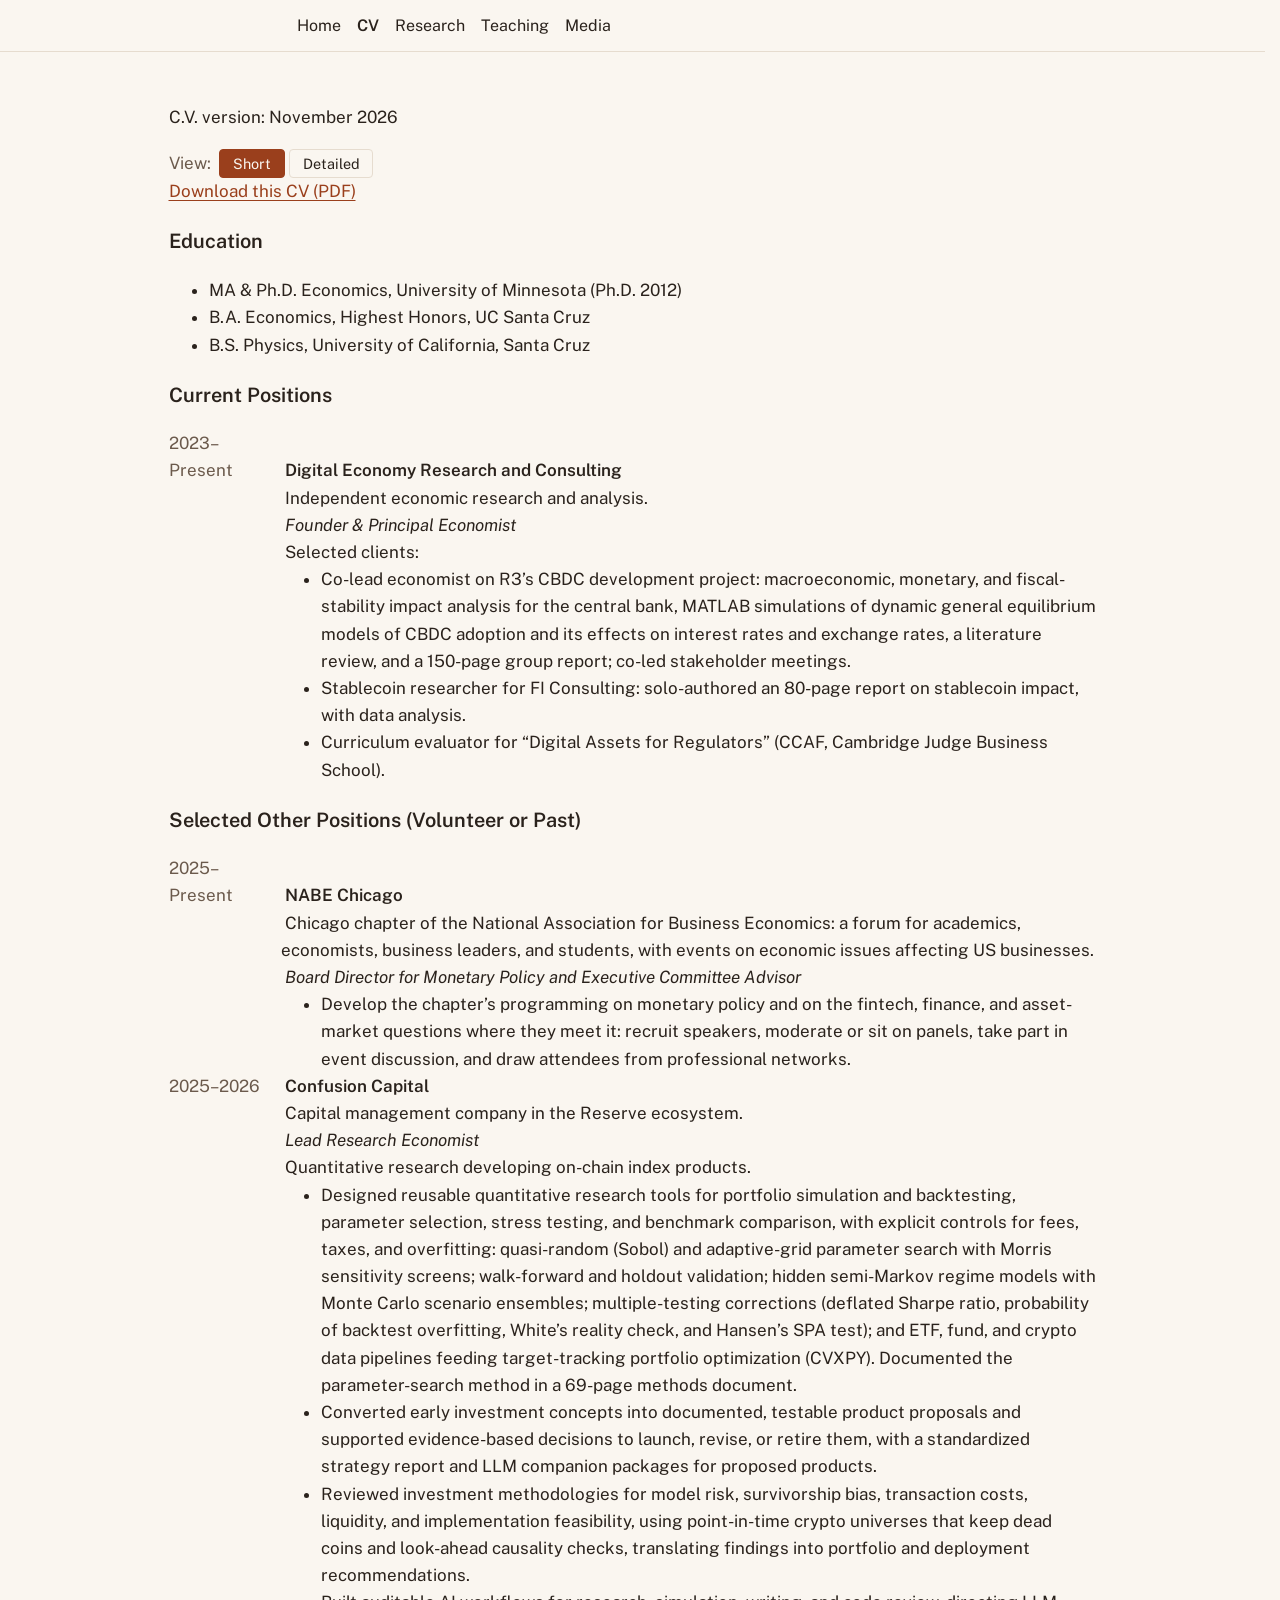
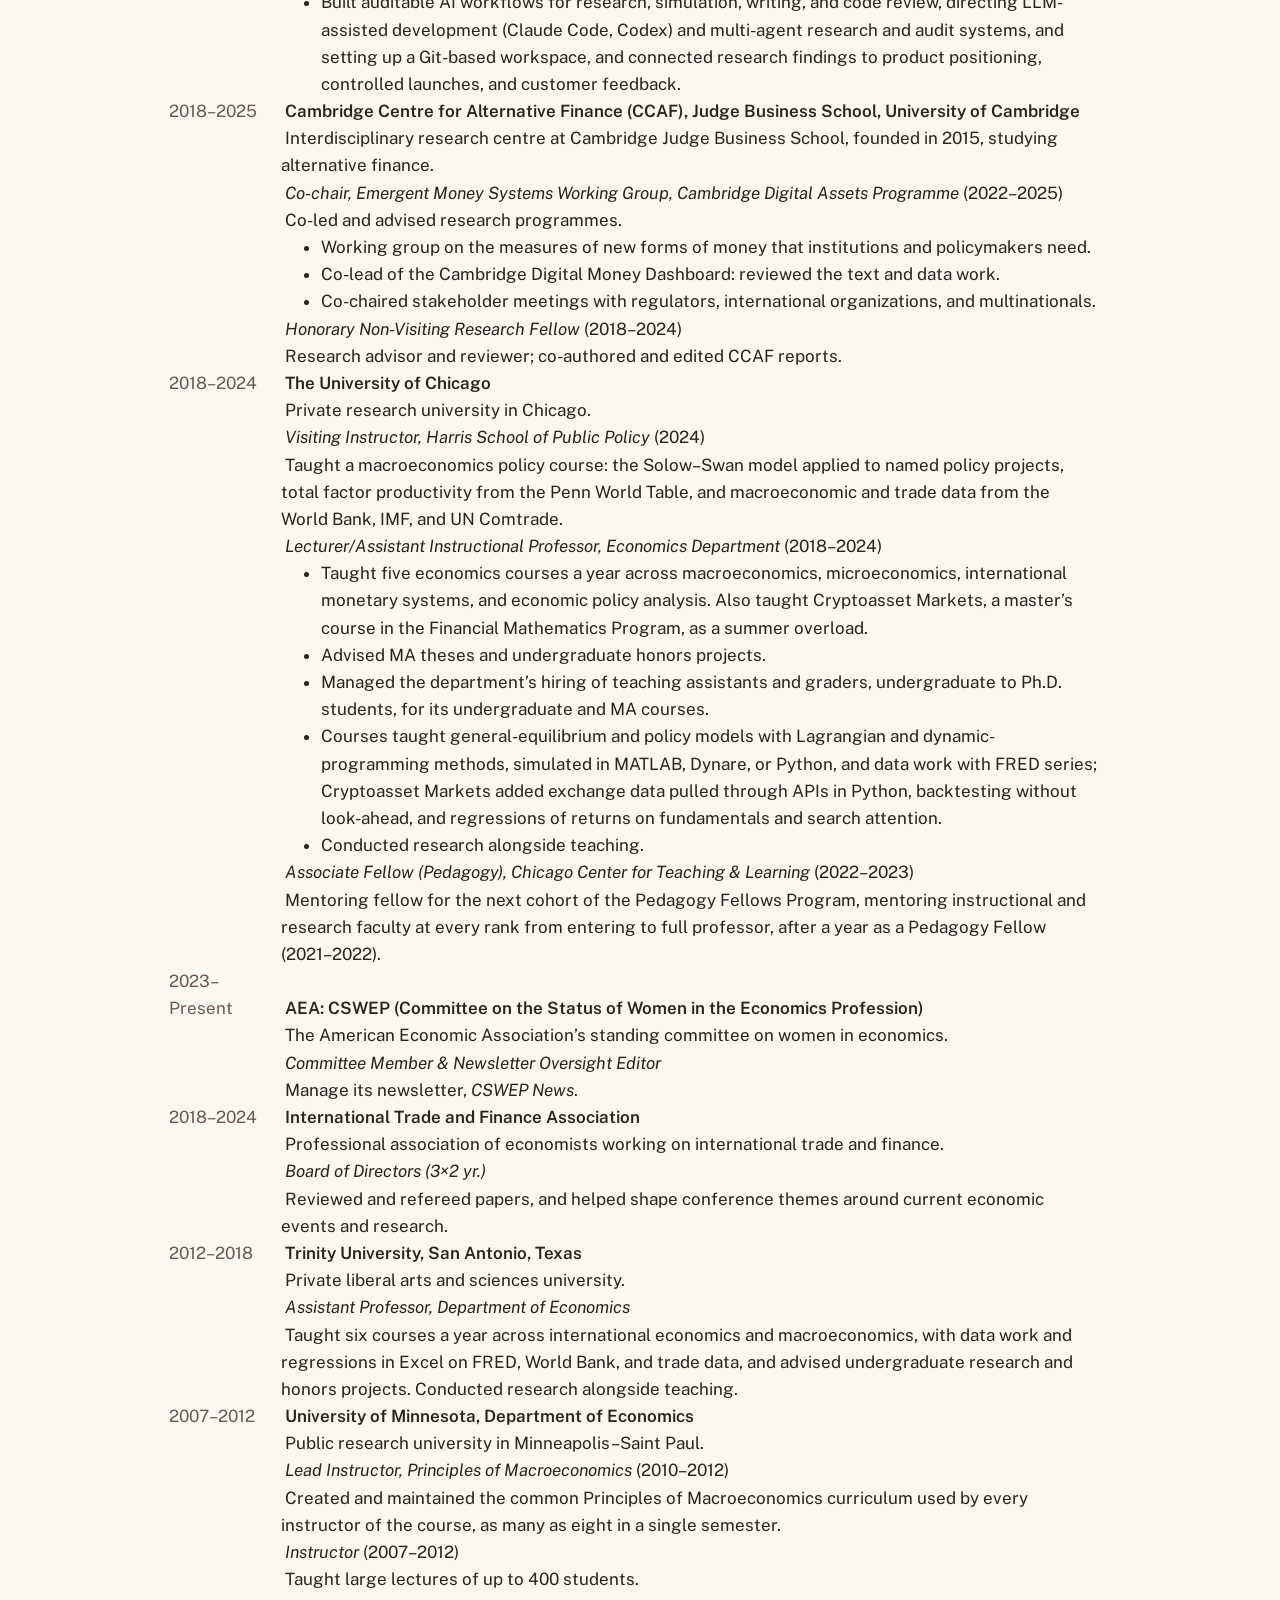
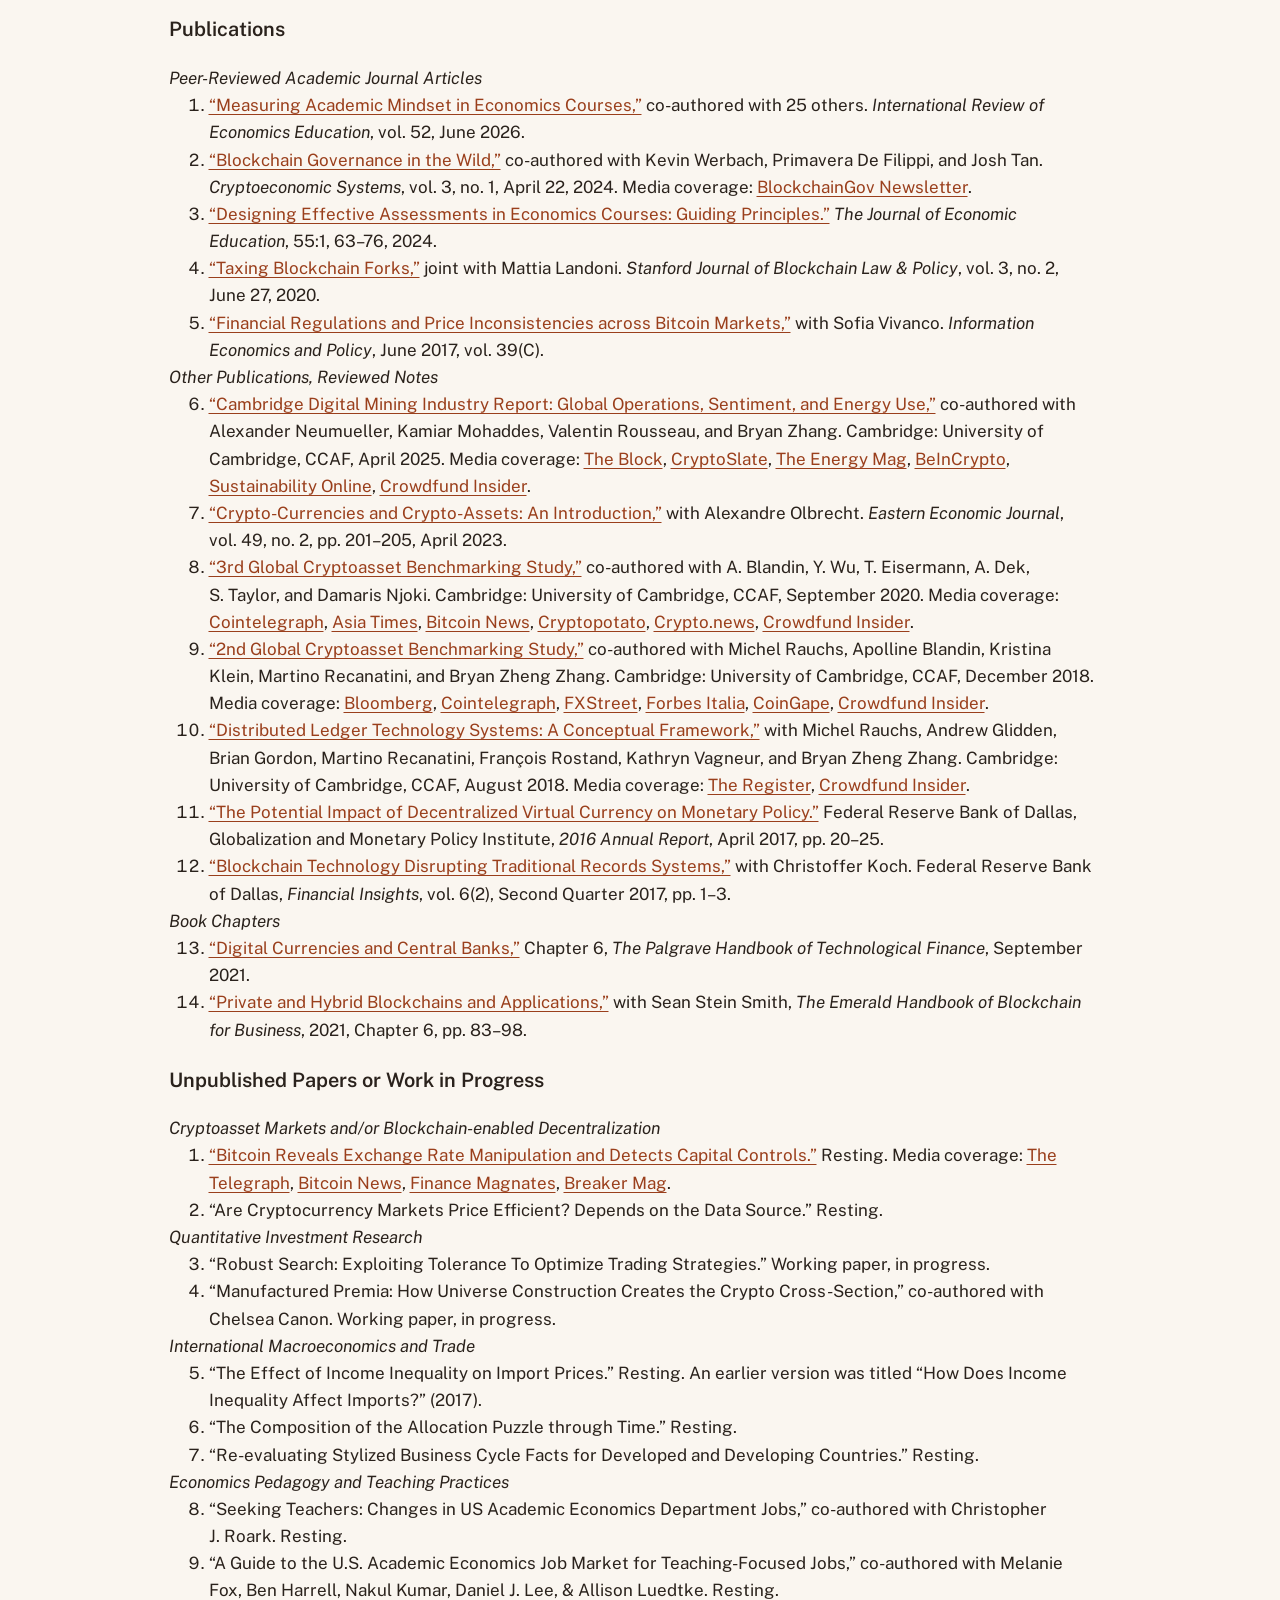
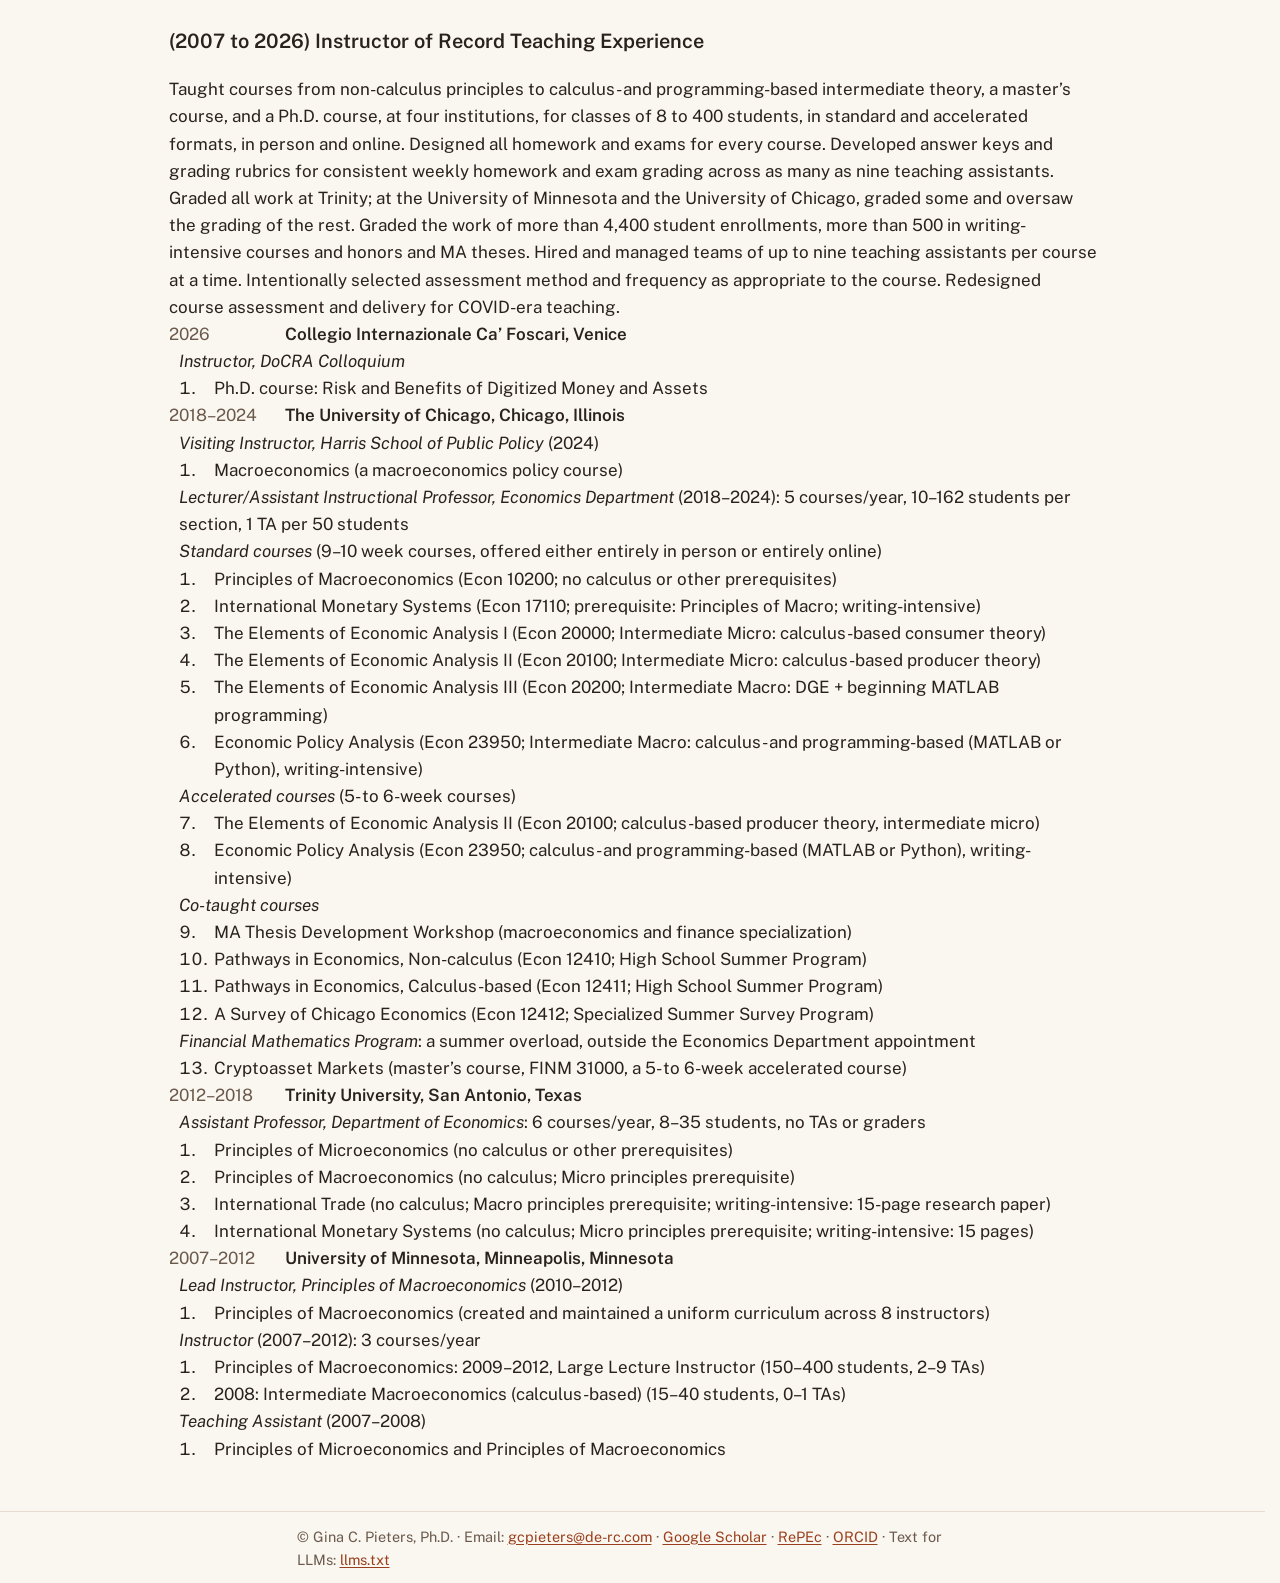
==== commit a5e322e6: "Personal site as built by Website_Testing ee0aa40 (her 'Push and publish', 11-10): CV grading counts" ====
--- a/cv.html
+++ b/cv.html
@@ -22,7 +22,7 @@
   <nav><div class="fields"><a href="index.html">Home</a><a href="cv.html" aria-current="page">CV</a><a href="research.html">Research</a><a href="teaching.html">Teaching</a><a href="media.html">Media</a></div></nav>
 </div></header>
 <main id="main" class="wide">
-<!-- generated by cv_to_html.py from pieters_cv_2026-10.tex at Wright 74fe462; edit the CV, not this file -->
+<!-- generated by cv_to_html.py from pieters_cv_2026-10.tex at Wright a75e016; edit the CV, not this file -->
 <h1 class="vh">CV</h1>
 <p>C.V. version: November 2026</p>
 <div class="cvviews">
@@ -150,7 +150,7 @@
 <li>“A Guide to the U.S. Academic Economics Job Market for Teaching-Focused Jobs,” co-authored with Melanie Fox, Ben Harrell, Nakul Kumar, Daniel J. Lee, &amp; Allison Luedtke. Resting.</li>
 </ol>
 <h2 id="sec-teaching">(2007 to 2026) Instructor of Record Teaching Experience</h2>
-<p>Taught courses from non-calculus principles to calculus- and programming-based intermediate theory, a master’s course, and a Ph.D. course, at four institutions, for classes of 8 to 400 students, in standard and accelerated formats, in person and online. Designed all homework and exams for every course. Graded all work at Trinity; at the University of Minnesota and the University of Chicago, graded some and oversaw the grading of the rest. Hired and managed teams of up to nine teaching assistants per course at a time. Intentionally selected assessment method and frequency as appropriate to the course. Redesigned course assessment and delivery for COVID-era teaching.</p>
+<p>Taught courses from non-calculus principles to calculus- and programming-based intermediate theory, a master’s course, and a Ph.D. course, at four institutions, for classes of 8 to 400 students, in standard and accelerated formats, in person and online. Designed all homework and exams for every course. Developed answer keys and grading rubrics for consistent weekly homework and exam grading across as many as nine teaching assistants. Graded all work at Trinity; at the University of Minnesota and the University of Chicago, graded some and oversaw the grading of the rest. Graded the work of more than 4,400 student enrollments, more than 500 in writing-intensive courses and honors and MA theses. Hired and managed teams of up to nine teaching assistants per course at a time. Intentionally selected assessment method and frequency as appropriate to the course. Redesigned course assessment and delivery for COVID-era teaching.</p>
 <p class="entry"><span class="d">2026</span> <strong>Collegio Internazionale Ca’ Foscari, Venice</strong></p>
 <p class="entry pos"><span class="d"></span> <em>Instructor, DoCRA Colloquium</em></p>
 <ol class="under taught" role="list" style="counter-reset: taught 0">
@@ -351,7 +351,7 @@
 <details class="cvsec"><summary><h2>Teaching and Advising</h2></summary><span class="cvtarget" id="d-sec-teaching"></span>
 <p><a href="#d-sec-cvsections">Back to CV sections</a></p>
 <h3>(2007 to 2026) Instructor of Record Teaching Experience</h3>
-<p>Taught courses from non-calculus principles to calculus- and programming-based intermediate theory, a master’s course, and a Ph.D. course, at four institutions, for classes of 8 to 400 students, in standard and accelerated formats, in person and online. Designed all homework and exams for every course. Graded all work at Trinity; at the University of Minnesota and the University of Chicago, graded some and oversaw the grading of the rest. Hired and managed teams of up to nine teaching assistants per course at a time. Intentionally selected assessment method and frequency as appropriate to the course. Redesigned course assessment and delivery for COVID-era teaching.</p>
+<p>Taught courses from non-calculus principles to calculus- and programming-based intermediate theory, a master’s course, and a Ph.D. course, at four institutions, for classes of 8 to 400 students, in standard and accelerated formats, in person and online. Designed all homework and exams for every course. Developed answer keys and grading rubrics for consistent weekly homework and exam grading across as many as nine teaching assistants. Graded all work at Trinity; at the University of Minnesota and the University of Chicago, graded some and oversaw the grading of the rest. Graded the work of more than 4,400 student enrollments, more than 500 in writing-intensive courses and honors and MA theses. Hired and managed teams of up to nine teaching assistants per course at a time. Intentionally selected assessment method and frequency as appropriate to the course. Redesigned course assessment and delivery for COVID-era teaching.</p>
 <p class="entry"><span class="d">2026</span> <strong>Collegio Internazionale Ca’ Foscari, Venice</strong></p>
 <p class="entry pos"><span class="d"></span> <em>Instructor, DoCRA Colloquium</em></p>
 <ol class="under taught" role="list" style="counter-reset: taught 0">
@@ -614,6 +614,7 @@
 <details class="cvsec"><summary><h2>Service to the University</h2></summary><span class="cvtarget" id="d-sec-university"></span>
 <p><a href="#d-sec-cvsections">Back to CV sections</a></p>
 <h3>The University of Chicago</h3>
+<p>Totals, 2018–2024: reviewed 259 MAPSS-Econ applications and chaired committees for 9 Econ MA theses.</p>
 <p class="entry"><span class="d">2023–2024</span> Committee Chair: Econ MA Thesis (3 papers); Committee Member: Econ MA Thesis (1 paper); Faculty Advisor: Blockchain Chicago RSO; Faculty Advisor: Undergraduate Women in Economics RSO; Letters of Recommendation (13 students, most with multiple letters); Mentor: Professional Development Lunch for Female PhD Students, Post Docs, Senior Research Associates and Faculty; Organizer: oversaw undergraduate and MA department TA and grader hiring; Organizer: Fall Macro MA Thesis Workshop; Reviewer: MAPSS-Econ applications (79 applications); Preceptor-Advisor: Econ MA students (6 advisees); MA Thesis Advisor (4 advisees)</p>
 <p class="entry"><span class="d">2022–2023</span> Associate Fellow: Chicago Center for Teaching and Learning; Committee Member: Ad-Hoc Committee on Exam Accommodation for Students with Disabilities; Committee Member: Econ MA Thesis (3 papers); Committee Member: Public Policy MA Thesis (1 paper); Faculty Advisor: Blockchain Chicago RSO; Faculty Advisor: Undergraduate Women in Economics RSO; Letters of Recommendation (22 students, most with multiple letters); Mentor: Professional Development Lunch for Female PhD Students, Post Docs, Senior Research Associates and Faculty; Organizer: oversaw undergraduate and MA department TA and grader hiring; Organizer: Fall Macro MA Thesis Workshop; Reviewer: MAPSS-Econ applications (43 applications); Preceptor-Advisor: Econ MA students (5 advisees)</p>
 <p class="entry"><span class="d">2021–2022</span> Committee Chair: Econ MA Thesis (6 papers); Committee Member: Econ MA Thesis (4 papers); Faculty Advisor: Blockchain Chicago RSO; Faculty Advisor: Undergraduate Women in Economics RSO; Feedback: MAPSS MA Thesis proposal presentations; Grader: Undergraduate Economics Placement Exam; Letters of Recommendation (9 students, some with multiple letters); Organizer: oversaw all undergraduate and MA department TA and grader hiring; Mentor: Professional Development Lunch for Female PhD Students, Post Docs, Senior Research Associates and Faculty; Reviewer: MAPSS-Econ applications (37 applications); Organizer: Fall Macro MA Thesis Workshop; Preceptor-Advisor: Econ MA students (5 advisees)</p>
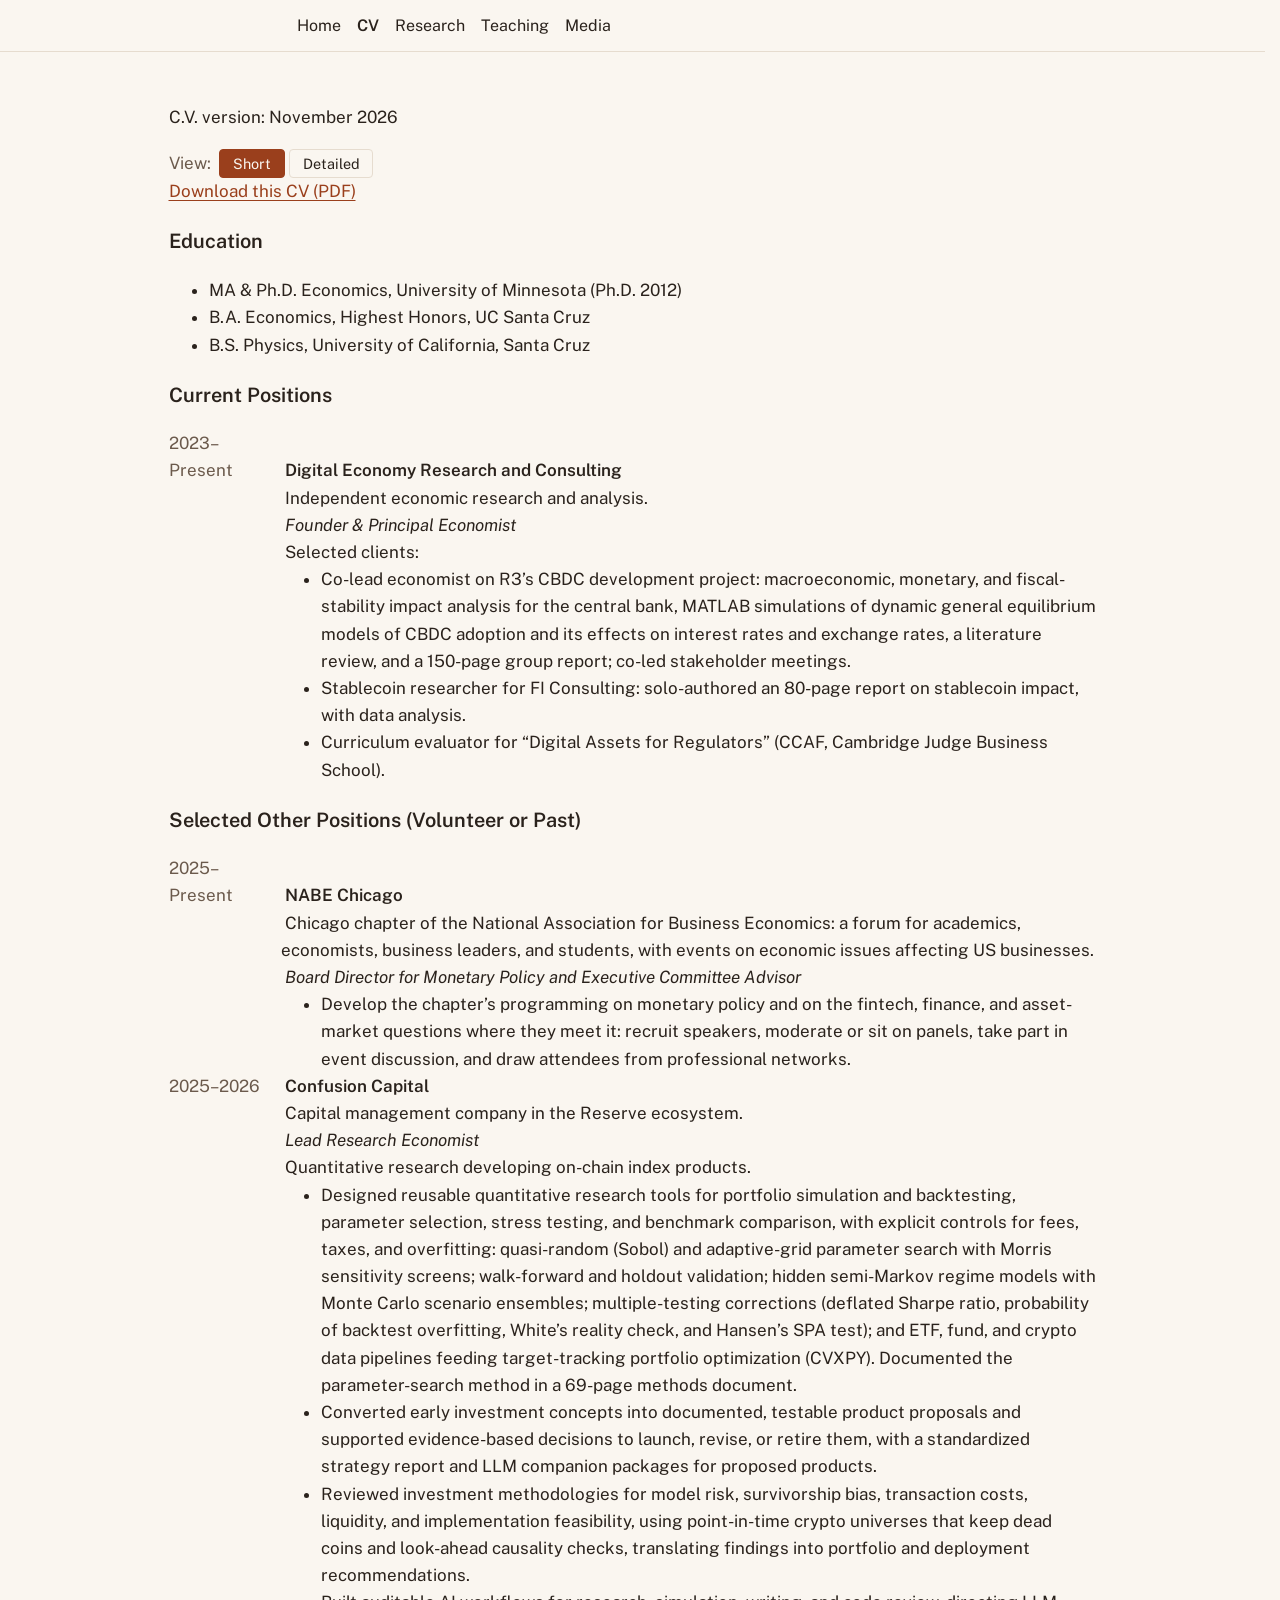
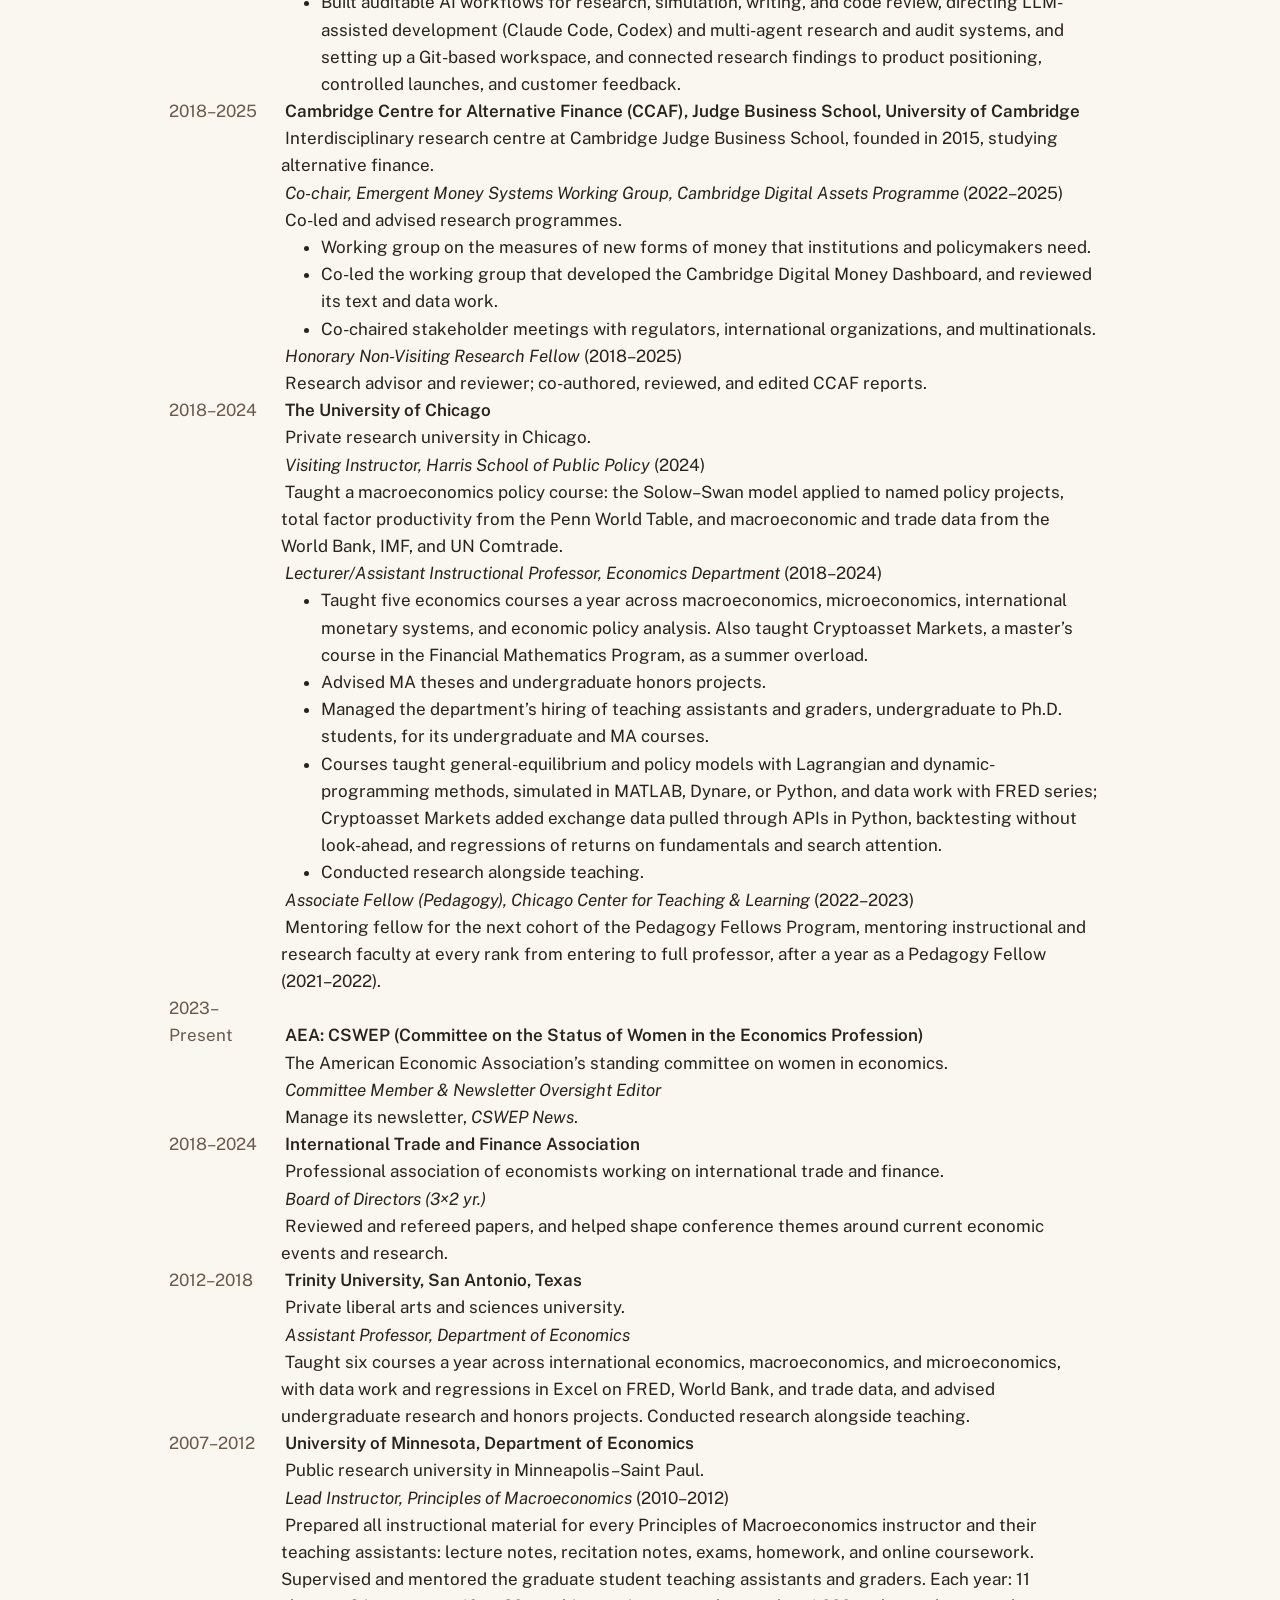
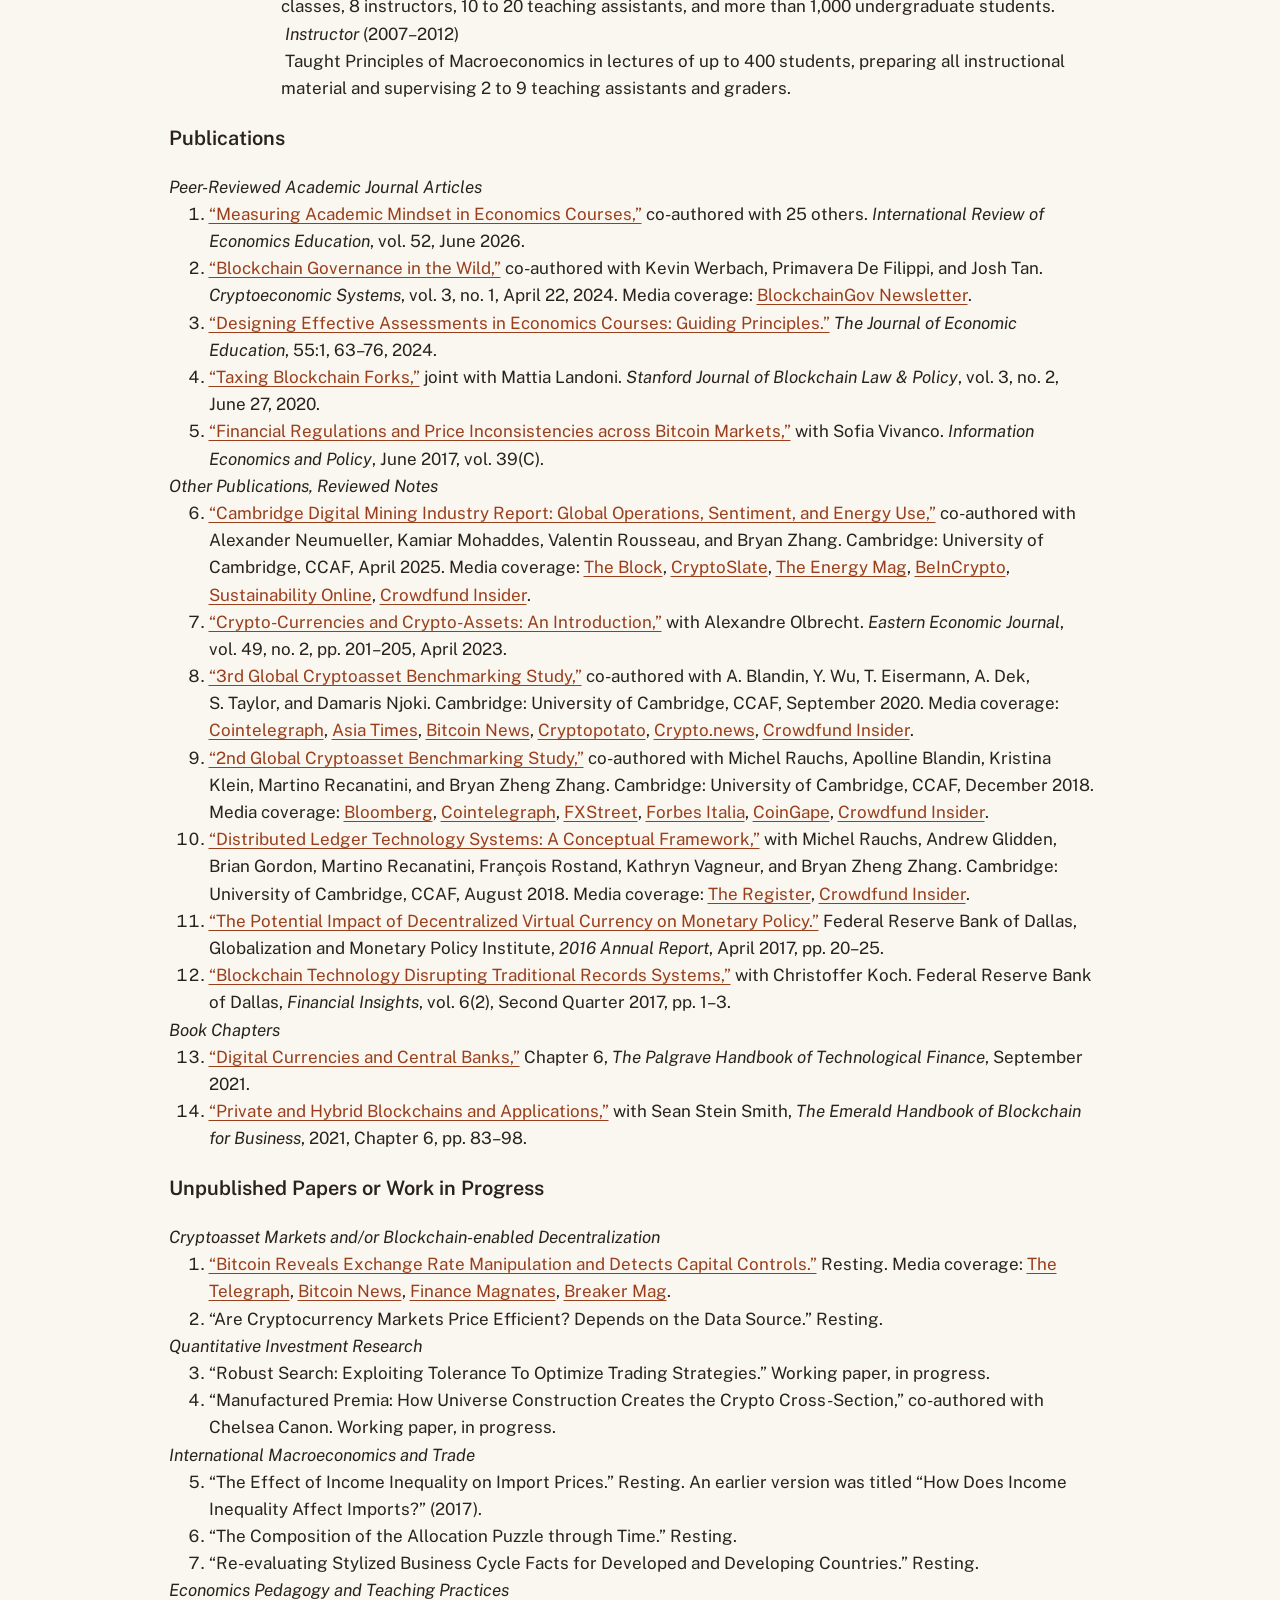
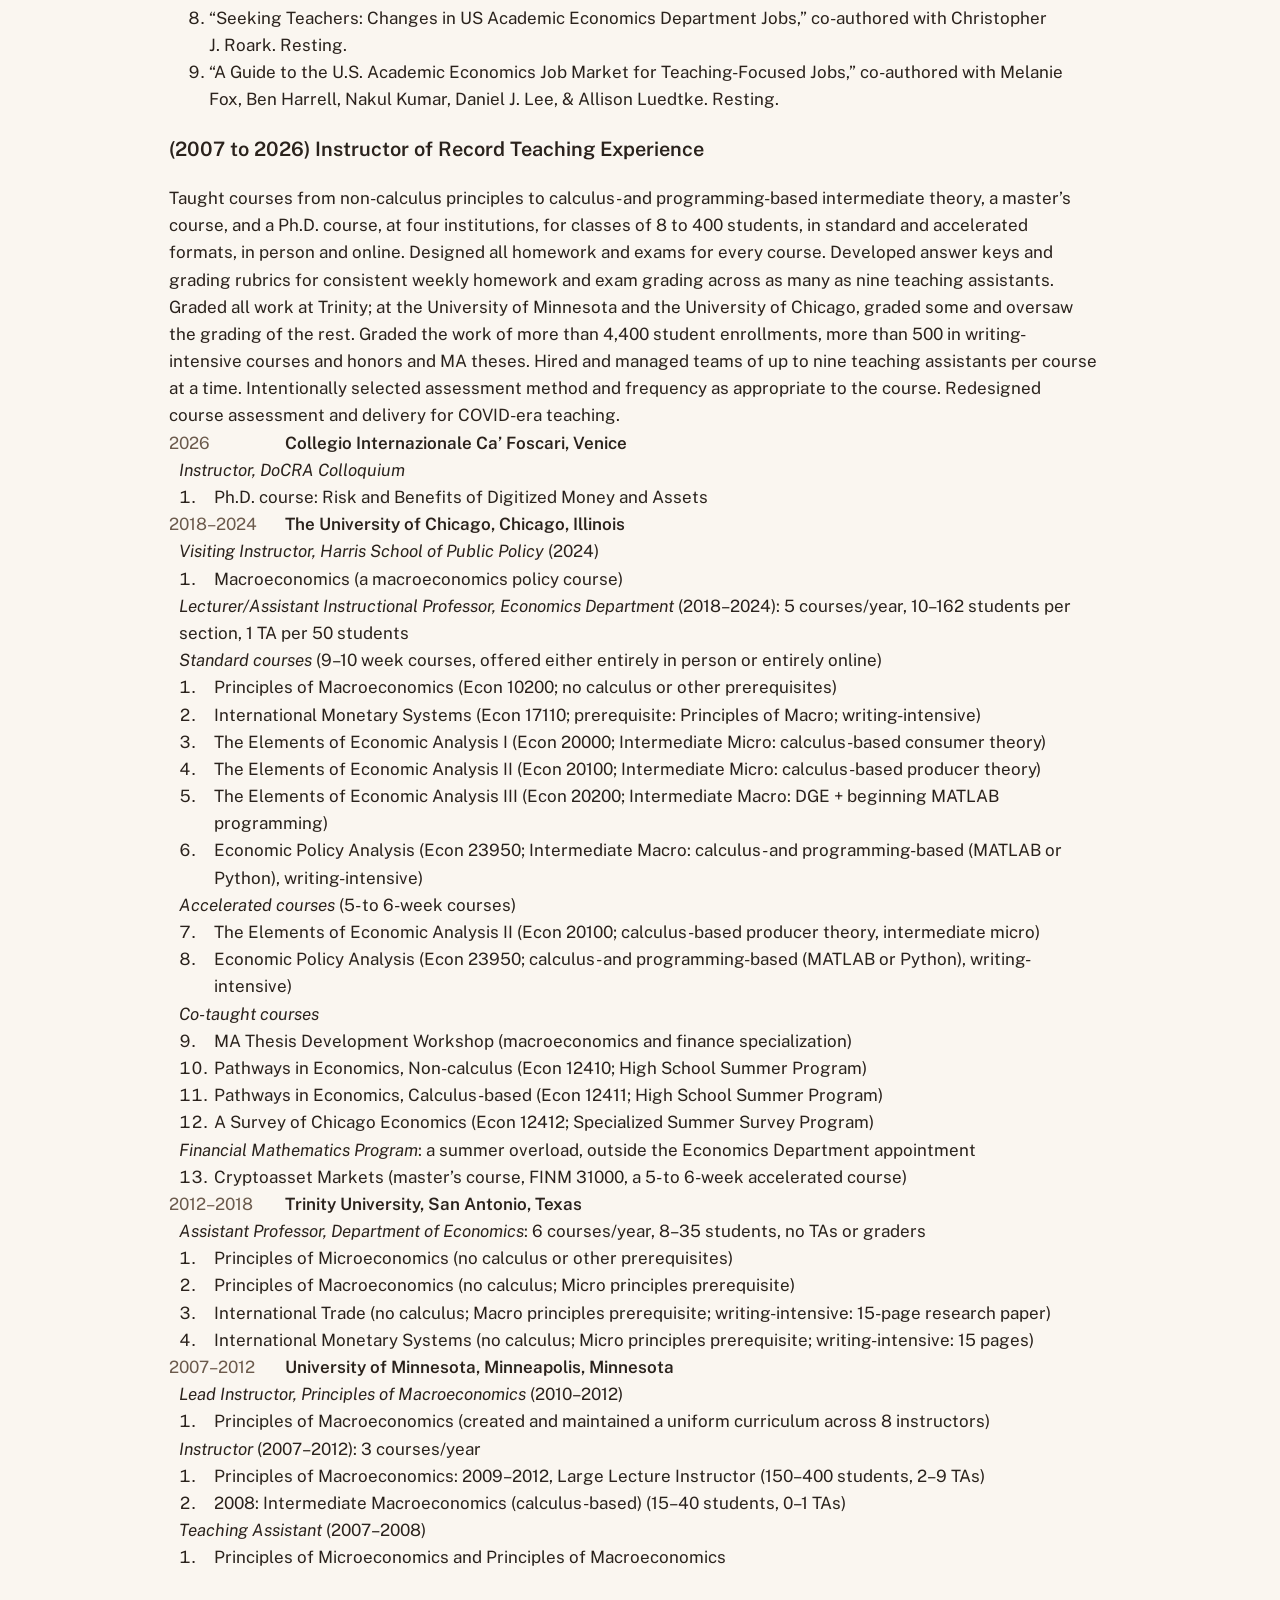
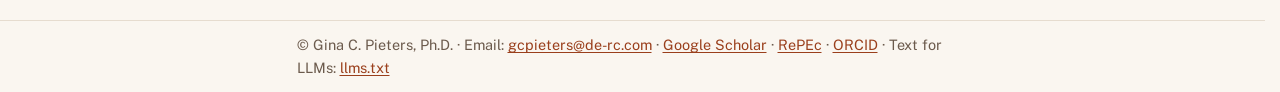
==== commit 8971e7ac: "Publish Website_Testing a1675e8 (Wright 19fd5af): CV page CCAF 2018-2025 and role line, teaching lin" ====
--- a/cv.html
+++ b/cv.html
@@ -22,7 +22,7 @@
   <nav><div class="fields"><a href="index.html">Home</a><a href="cv.html" aria-current="page">CV</a><a href="research.html">Research</a><a href="teaching.html">Teaching</a><a href="media.html">Media</a></div></nav>
 </div></header>
 <main id="main" class="wide">
-<!-- generated by cv_to_html.py from pieters_cv_2026-10.tex at Wright a75e016; edit the CV, not this file -->
+<!-- generated by cv_to_html.py from pieters_cv_2026-10.tex at Wright 19fd5af; edit the CV, not this file -->
 <h1 class="vh">CV</h1>
 <p>C.V. version: November 2026</p>
 <div class="cvviews">
@@ -66,11 +66,11 @@
 <p class="entry"><span class="d"></span> Co-led and advised research programmes.</p>
 <ul class="under">
 <li>Working group on the measures of new forms of money that institutions and policymakers need.</li>
-<li>Co-lead of the Cambridge Digital Money Dashboard: reviewed the text and data work.</li>
+<li>Co-led the working group that developed the Cambridge Digital Money Dashboard, and reviewed its text and data work.</li>
 <li>Co-chaired stakeholder meetings with regulators, international organizations, and multinationals.</li>
 </ul>
-<p class="entry"><span class="d"></span> <em>Honorary Non-Visiting Research Fellow</em> (2018–2024)</p>
-<p class="entry"><span class="d"></span> Research advisor and reviewer; co-authored and edited CCAF reports.</p>
+<p class="entry"><span class="d"></span> <em>Honorary Non-Visiting Research Fellow</em> (2018–2025)</p>
+<p class="entry"><span class="d"></span> Research advisor and reviewer; co-authored, reviewed, and edited CCAF reports.</p>
 <p class="entry"><span class="d">2018–2024</span> <strong>The University of Chicago</strong></p>
 <p class="entry"><span class="d"></span> Private research university in Chicago.</p>
 <p class="entry"><span class="d"></span> <em>Visiting Instructor, Harris School of Public Policy</em> (2024)</p>
@@ -96,13 +96,13 @@
 <p class="entry"><span class="d">2012–2018</span> <strong>Trinity University, San Antonio, Texas</strong></p>
 <p class="entry"><span class="d"></span> Private liberal arts and sciences university.</p>
 <p class="entry"><span class="d"></span> <em>Assistant Professor, Department of Economics</em></p>
-<p class="entry"><span class="d"></span> Taught six courses a year across international economics and macroeconomics, with data work and regressions in Excel on FRED, World Bank, and trade data, and advised undergraduate research and honors projects. Conducted research alongside teaching.</p>
+<p class="entry"><span class="d"></span> Taught six courses a year across international economics, macroeconomics, and microeconomics, with data work and regressions in Excel on FRED, World Bank, and trade data, and advised undergraduate research and honors projects. Conducted research alongside teaching.</p>
 <p class="entry"><span class="d">2007–2012</span> <strong>University of Minnesota, Department of Economics</strong></p>
 <p class="entry"><span class="d"></span> Public research university in Minneapolis–Saint Paul.</p>
 <p class="entry"><span class="d"></span> <em>Lead Instructor, Principles of Macroeconomics</em> (2010–2012)</p>
-<p class="entry"><span class="d"></span> Created and maintained the common Principles of Macroeconomics curriculum used by every instructor of the course, as many as eight in a single semester.</p>
+<p class="entry"><span class="d"></span> Prepared all instructional material for every Principles of Macroeconomics instructor and their teaching assistants: lecture notes, recitation notes, exams, homework, and online coursework. Supervised and mentored the graduate student teaching assistants and graders. Each year: 11 classes, 8 instructors, 10 to 20 teaching assistants, and more than 1,000 undergraduate students.</p>
 <p class="entry"><span class="d"></span> <em>Instructor</em> (2007–2012)</p>
-<p class="entry"><span class="d"></span> Taught large lectures of up to 400 students.</p>
+<p class="entry"><span class="d"></span> Taught Principles of Macroeconomics in lectures of up to 400 students, preparing all instructional material and supervising 2 to 9 teaching assistants and graders.</p>
 <h2 id="sec-writing">Publications</h2>
 <p><em>Peer-Reviewed Academic Journal Articles</em></p>
 <ol>
@@ -252,11 +252,11 @@
 <p class="entry"><span class="d"></span> Co-led and advised research programmes.</p>
 <ul class="under">
 <li>Working group on the measures of new forms of money that institutions and policymakers need.</li>
-<li>Co-lead of the Cambridge Digital Money Dashboard: reviewed the text and data work.</li>
+<li>Co-led the working group that developed the Cambridge Digital Money Dashboard, and reviewed its text and data work.</li>
 <li>Co-chaired stakeholder meetings with regulators, international organizations, and multinationals.</li>
 </ul>
-<p class="entry"><span class="d"></span> <em>Honorary Non-Visiting Research Fellow</em> (2018–2024)</p>
-<p class="entry"><span class="d"></span> Research advisor and reviewer; co-authored and edited CCAF reports.</p>
+<p class="entry"><span class="d"></span> <em>Honorary Non-Visiting Research Fellow</em> (2018–2025)</p>
+<p class="entry"><span class="d"></span> Research advisor and reviewer; co-authored, reviewed, and edited CCAF reports.</p>
 <p class="entry"><span class="d">2018–2024</span> <strong>The University of Chicago</strong></p>
 <p class="entry"><span class="d"></span> Private research university in Chicago.</p>
 <p class="entry"><span class="d"></span> <em>Visiting Instructor, Harris School of Public Policy</em> (2024)</p>
@@ -282,13 +282,13 @@
 <p class="entry"><span class="d">2012–2018</span> <strong>Trinity University, San Antonio, Texas</strong></p>
 <p class="entry"><span class="d"></span> Private liberal arts and sciences university.</p>
 <p class="entry"><span class="d"></span> <em>Assistant Professor, Department of Economics</em></p>
-<p class="entry"><span class="d"></span> Taught six courses a year across international economics and macroeconomics, with data work and regressions in Excel on FRED, World Bank, and trade data, and advised undergraduate research and honors projects. Conducted research alongside teaching.</p>
+<p class="entry"><span class="d"></span> Taught six courses a year across international economics, macroeconomics, and microeconomics, with data work and regressions in Excel on FRED, World Bank, and trade data, and advised undergraduate research and honors projects. Conducted research alongside teaching.</p>
 <p class="entry"><span class="d">2007–2012</span> <strong>University of Minnesota, Department of Economics</strong></p>
 <p class="entry"><span class="d"></span> Public research university in Minneapolis–Saint Paul.</p>
 <p class="entry"><span class="d"></span> <em>Lead Instructor, Principles of Macroeconomics</em> (2010–2012)</p>
-<p class="entry"><span class="d"></span> Created and maintained the common Principles of Macroeconomics curriculum used by every instructor of the course, as many as eight in a single semester.</p>
+<p class="entry"><span class="d"></span> Prepared all instructional material for every Principles of Macroeconomics instructor and their teaching assistants: lecture notes, recitation notes, exams, homework, and online coursework. Supervised and mentored the graduate student teaching assistants and graders. Each year: 11 classes, 8 instructors, 10 to 20 teaching assistants, and more than 1,000 undergraduate students.</p>
 <p class="entry"><span class="d"></span> <em>Instructor</em> (2007–2012)</p>
-<p class="entry"><span class="d"></span> Taught large lectures of up to 400 students.</p>
+<p class="entry"><span class="d"></span> Taught Principles of Macroeconomics in lectures of up to 400 students, preparing all instructional material and supervising 2 to 9 teaching assistants and graders.</p>
 </details>
 <details class="cvsec"><summary><h2>Research and Publications</h2></summary><span class="cvtarget" id="d-sec-writing"></span>
 <p><a href="#d-sec-cvsections">Back to CV sections</a></p>
@@ -742,7 +742,7 @@
 </ul>
 <h4>Portfolio and monetary-instrument design</h4>
 <ul>
-<li>Designed, simulated, and tested a modular, CPI-indexed asset-backed currency with a selectable basket of backing assets (sole designer) on AWS compute, and developed an inflation-tracking portfolio model screening 4,000+ assets.</li>
+<li>Designed, simulated, and tested a modular, CPI-indexed asset-backed currency with a selectable basket of backing assets (sole designer) on AWS compute, and developed its inflation-tracking portfolio model screening 4,000+ assets.</li>
 <li>Developed the inflation-tracking model’s monthly recommendations from roughly 4,167 assets, with beta screens, comparisons of loss functions, rolling validation, deduplication by principal components, and selection over millions of candidate portfolios.</li>
 <li>Directed speed-ups that cut the model’s selection step from six hours to five minutes and an estimated full run from 3.1 years to 4.8 days, and raised the portfolios generated from about 25,000 in a three-day run to about 300,000 in one day.</li>
 <li>Designed a monthly portfolio data pipeline: ETF, fund, and crypto data, screens, and CVXPY optimization against inflation, crypto market-cap, and S&amp;P 500 targets.</li>
